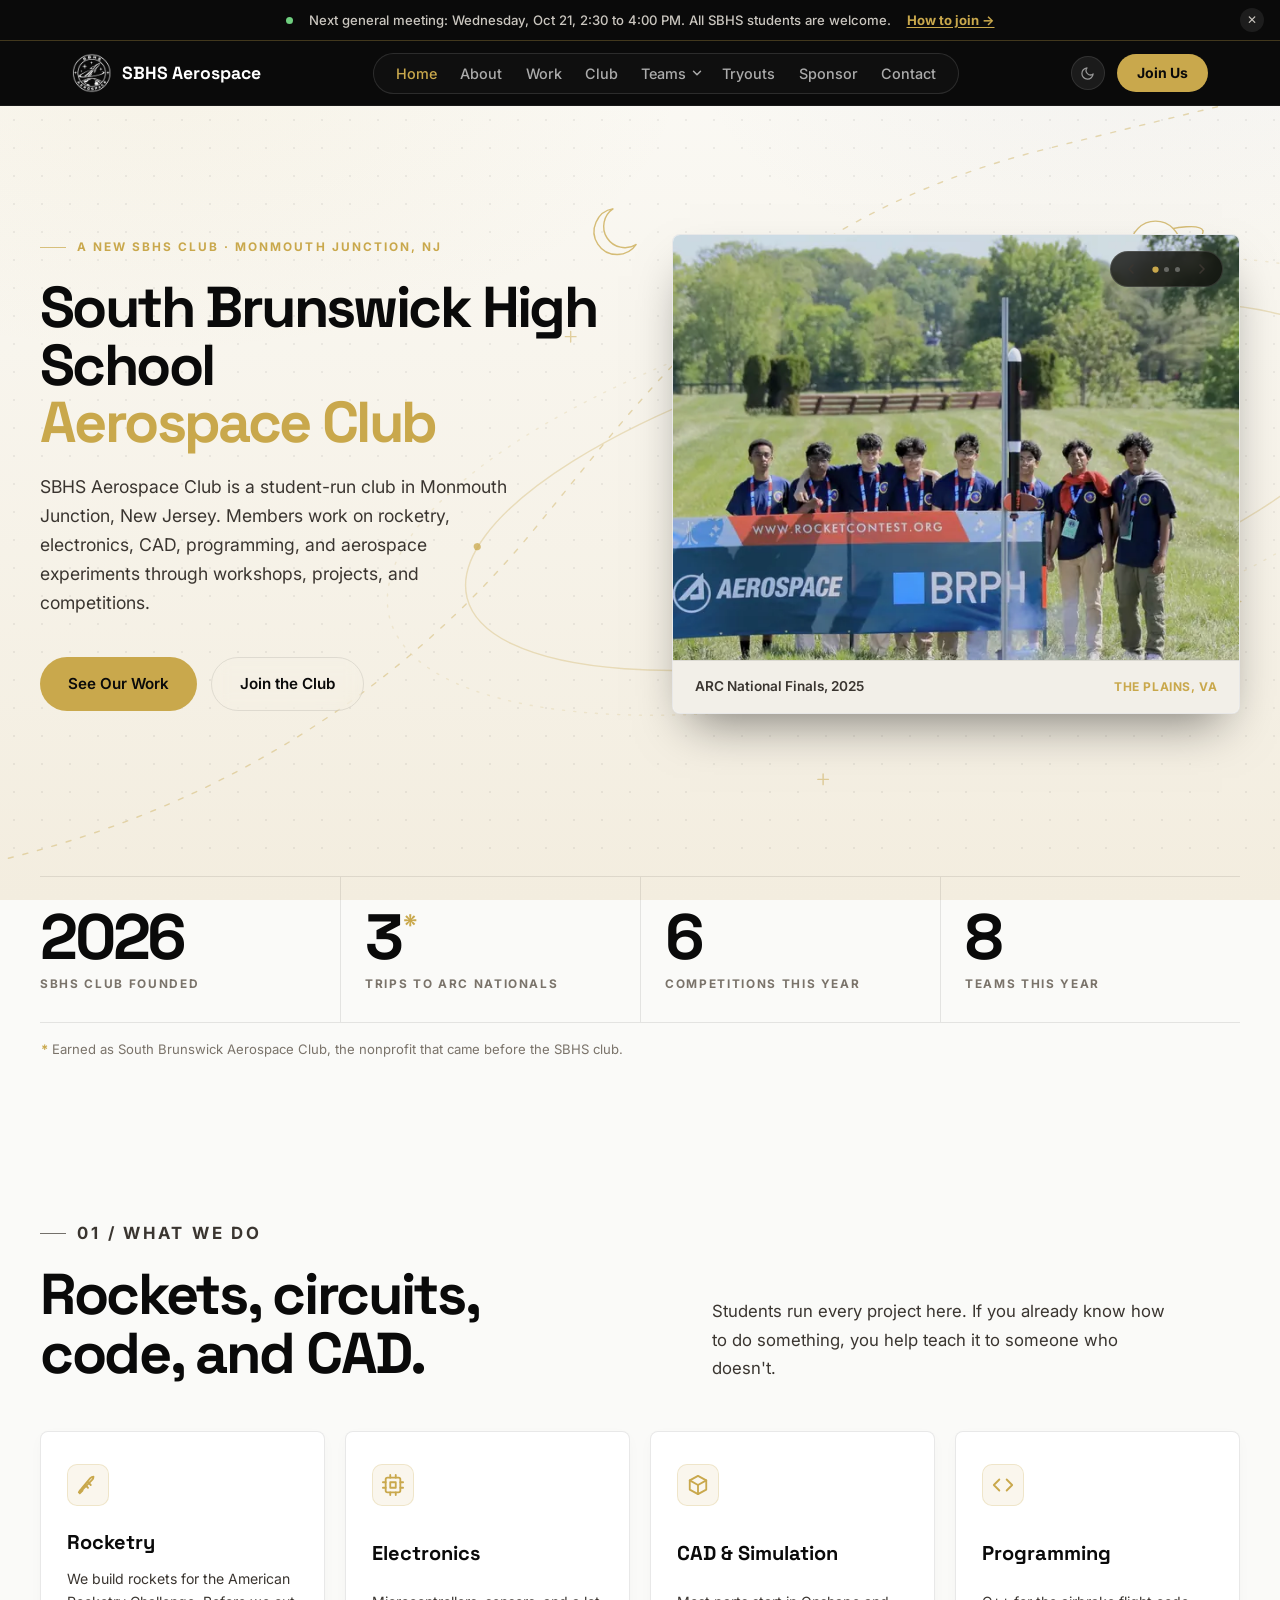
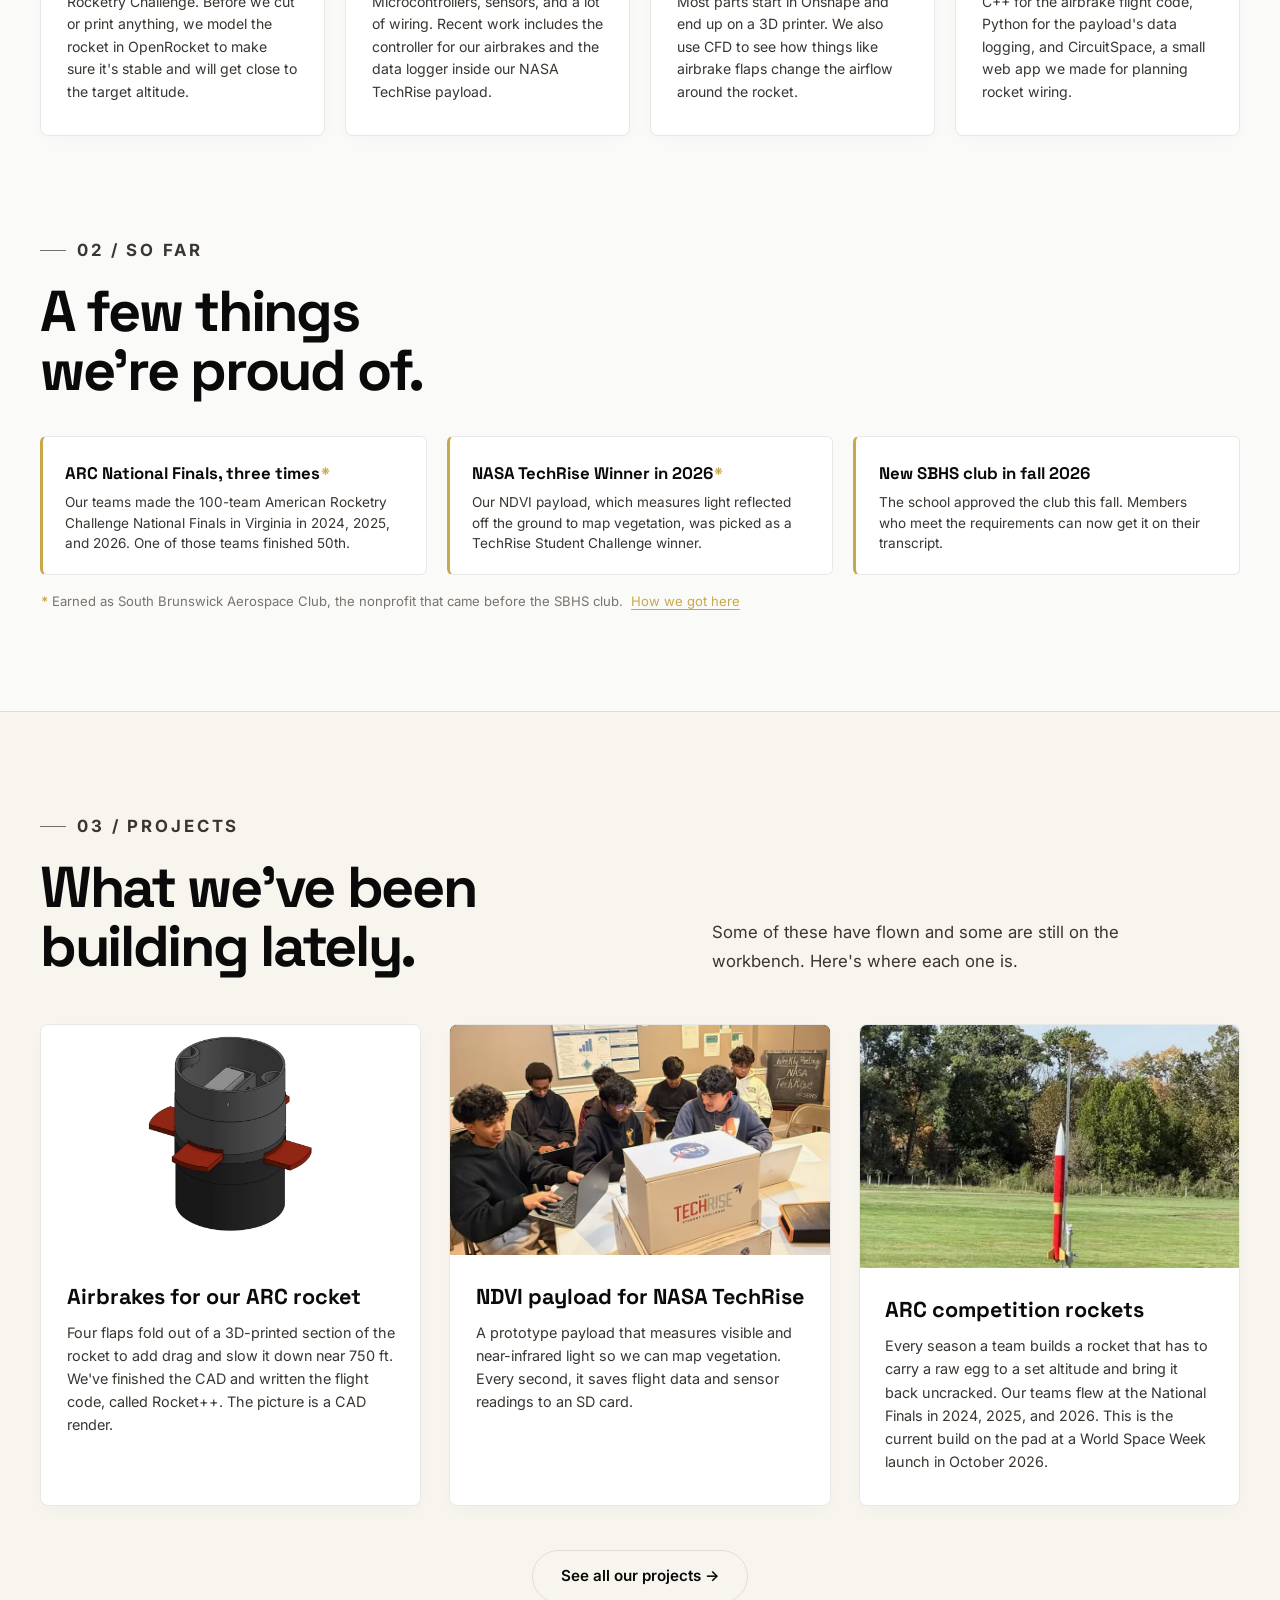
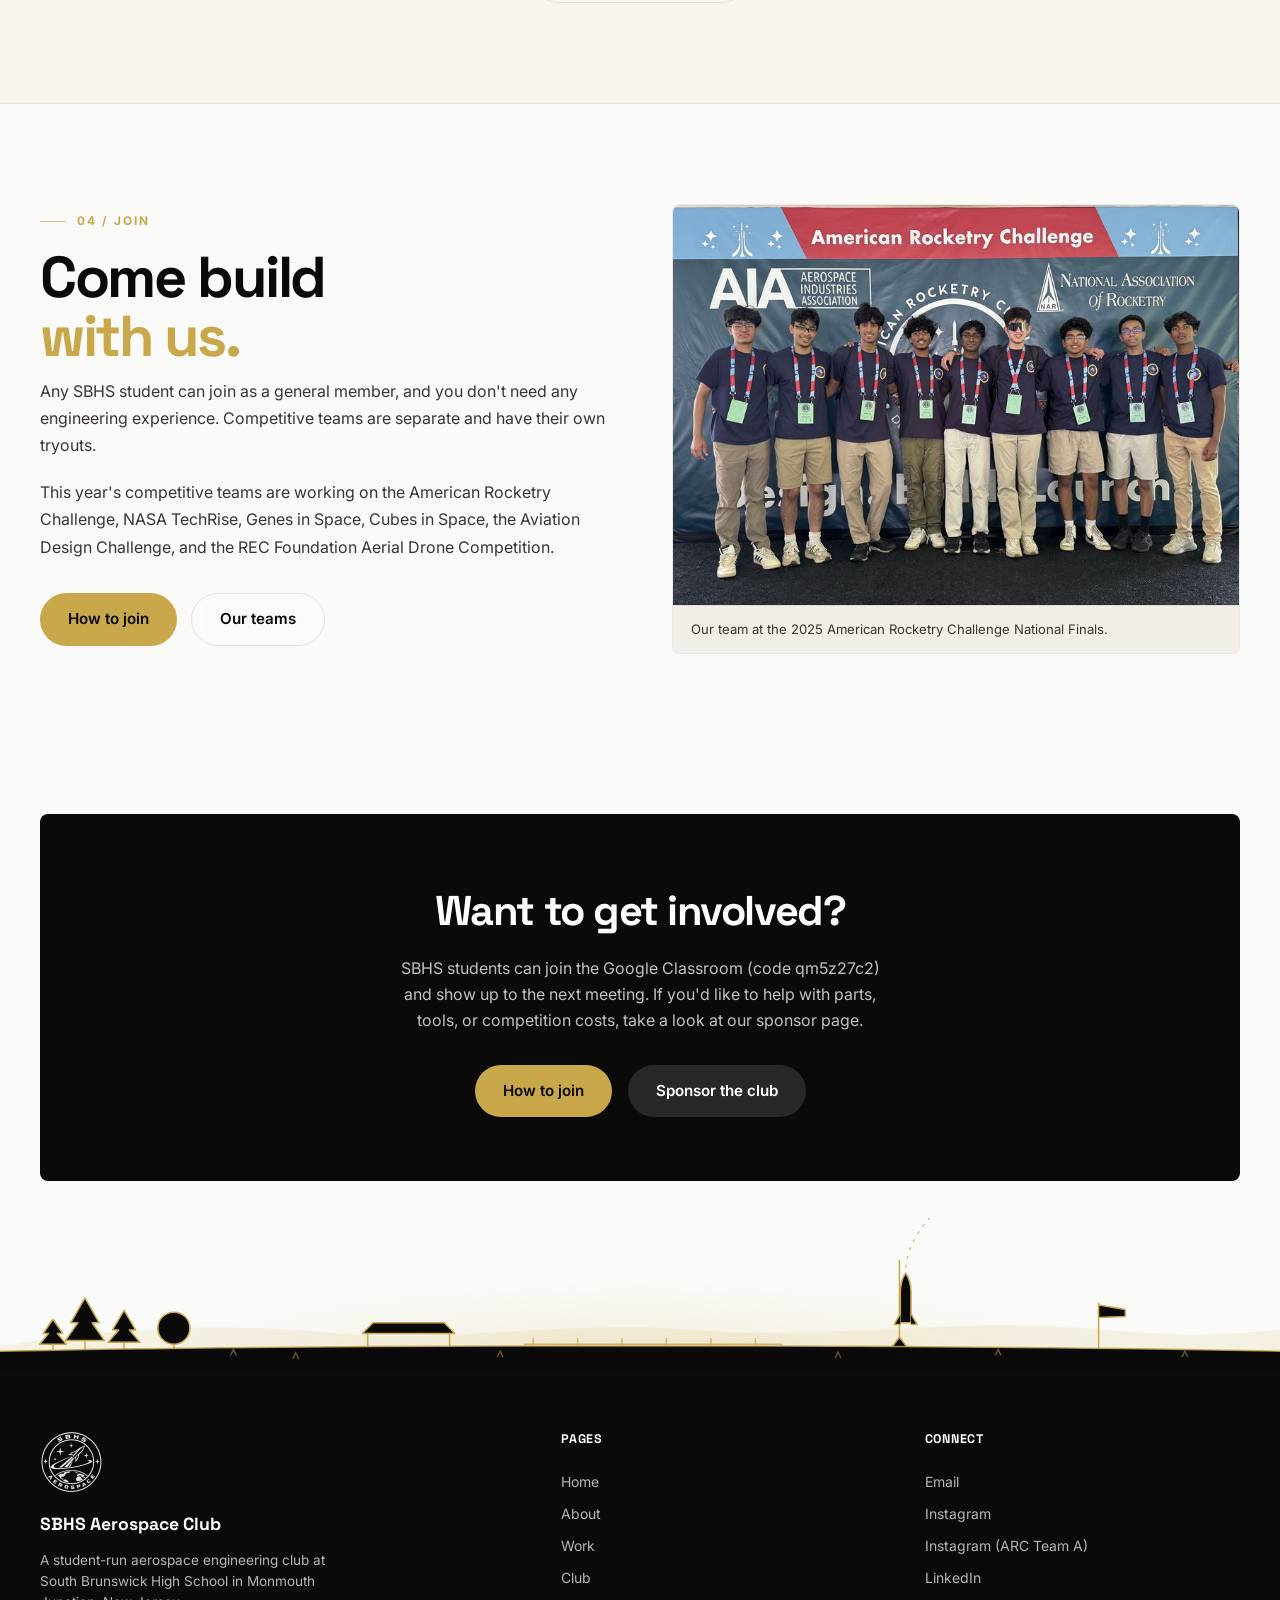
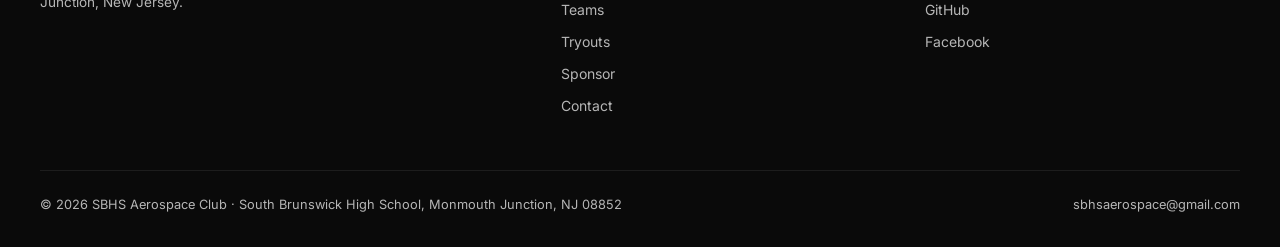
==== index.html @ 0fef1602 "Season rosters, ARC history back to 2023-24, 2026 Nationals photo, smaller magnifier cursor" ====
<!DOCTYPE html>
<html lang="en" data-theme="light">

<head>
  <meta charset="UTF-8" />

  <meta name="viewport" content="width=device-width, initial-scale=1.0" />
  <title>South Brunswick Aerospace Club | SBHS Rocketry</title>
  <meta name="description" content="South Brunswick High School Aerospace Club designs, builds, and launches competition rockets while exploring aerospace engineering, electronics, CAD, and rocketry." />
  <meta name="google-site-verification" content="ZS9qT9Q0eaQe0GyUdbL14xlJrhSv3LWljfJ9KugIZxM" />
  <meta name="robots" content="index, follow, max-image-preview:large" />
  <link rel="canonical" href="https://sbaerospace.vercel.app/" />
  <meta property="og:type" content="website" />
  <meta property="og:site_name" content="SBHS Aerospace Club" />
  <meta property="og:locale" content="en_US" />
  <meta property="og:title" content="South Brunswick Aerospace Club | SBHS Rocketry" />
  <meta property="og:description" content="South Brunswick High School Aerospace Club designs, builds, and launches competition rockets while exploring aerospace engineering, electronics, CAD, and rocketry." />
  <meta property="og:url" content="https://sbaerospace.vercel.app/" />
  <meta property="og:image" content="https://sbaerospace.vercel.app/assets/og/sbhs-aerospace-og.jpg" />
  <meta property="og:image:width" content="1200" />
  <meta property="og:image:height" content="630" />
  <meta property="og:image:alt" content="SBHS Aerospace Club members behind the launch rail at the 2025 American Rocketry Challenge National Finals" />
  <meta name="twitter:card" content="summary_large_image" />
  <meta name="twitter:title" content="South Brunswick Aerospace Club | SBHS Rocketry" />
  <meta name="twitter:description" content="South Brunswick High School Aerospace Club designs, builds, and launches competition rockets while exploring aerospace engineering, electronics, CAD, and rocketry." />
  <meta name="twitter:image" content="https://sbaerospace.vercel.app/assets/og/sbhs-aerospace-og.jpg" />
  <meta name="twitter:image:alt" content="SBHS Aerospace Club members behind the launch rail at the 2025 American Rocketry Challenge National Finals" />
  <link rel="icon" href="favicon.ico" sizes="any" />
  <link rel="icon" type="image/png" sizes="32x32" href="assets/logo/favicon-32.png" />
  <link rel="apple-touch-icon" href="assets/logo/apple-touch-icon.png" />
  <meta name="theme-color" content="#0A0A0A" />
  <link rel="preconnect" href="https://fonts.googleapis.com" />
  <link rel="preconnect" href="https://fonts.gstatic.com" crossorigin />
  <link rel="stylesheet" href="https://fonts.googleapis.com/css2?family=Inter:wght@400;500;600;700&family=Space+Grotesk:wght@500;600;700&display=swap" />
  <link rel="stylesheet" href="style.css?v=4.8" />
  <script src="main.js?v=4.8" defer></script>
  <script type="application/ld+json">
[
  {
    "@context": "https://schema.org",
    "@type": "WebSite",
    "name": "SBHS Aerospace Club",
    "alternateName": [
      "South Brunswick High School Aerospace Club",
      "SBAerospace"
    ],
    "url": "https://sbaerospace.vercel.app/"
  },
  {
    "@context": "https://schema.org",
    "@type": "Organization",
    "name": "South Brunswick High School Aerospace Club",
    "alternateName": [
      "SBHS Aerospace Club",
      "SBAerospace"
    ],
    "url": "https://sbaerospace.vercel.app/",
    "logo": "https://sbaerospace.vercel.app/assets/logo/badge-gold-512.png",
    "email": "sbhsaerospace@gmail.com",
    "description": "Student-run club at South Brunswick High School where members work on rocketry, electronics, CAD, programming, and aerospace experiments.",
    "address": {
      "@type": "PostalAddress",
      "addressLocality": "Monmouth Junction",
      "addressRegion": "NJ",
      "postalCode": "08852",
      "addressCountry": "US"
    },
    "parentOrganization": {
      "@type": "HighSchool",
      "name": "South Brunswick High School"
    },
    "sameAs": [
      "https://www.instagram.com/sbaeroclub/",
      "https://www.instagram.com/sbhs_aerospaceclub_team_a/",
      "https://www.linkedin.com/company/south-brunswick-high-school-aerospace",
      "https://github.com/SBAerospace",
      "https://www.facebook.com/people/SB-Aerospace/61559474409905/"
    ]
  }
]
  </script>
</head>

<body>
  <a href="#main" class="skip-link">Skip to content</a>
  <div class="sky" aria-hidden="true">
    <div class="sky__night"></div>
    <div class="sky__dawn"></div>
    <div class="sky__stars"><span style="top:35.8%;left:96.2%;width:1.5px;height:1.5px;--d:4.3s;--delay:3.4s;--o:0.55"></span><span style="top:10.1%;left:13.1%;width:1.5px;height:1.5px;--d:6.4s;--delay:3.2s;--o:0.67"></span><span style="top:17.2%;left:90.8%;width:1px;height:1px;--d:5.6s;--delay:1.3s;--o:0.39"></span><span style="top:12.5%;left:84.2%;width:1px;height:1px;--d:3.8s;--delay:5.8s;--o:0.89"></span><span style="top:49.4%;left:50.3%;width:1px;height:1px;--d:5.2s;--delay:2.8s;--o:0.37"></span><span style="top:12.1%;left:24.2%;width:2px;height:2px;--d:5.5s;--delay:5.1s;--o:0.70"></span><span style="top:7.3%;left:97.5%;width:1.5px;height:1.5px;--d:5.6s;--delay:3.6s;--o:0.46"></span><span style="top:20.3%;left:29.5%;width:1.5px;height:1.5px;--d:6.3s;--delay:4.3s;--o:0.70"></span><span style="top:6.1%;left:47.5%;width:1.5px;height:1.5px;--d:3.4s;--delay:5.4s;--o:0.87"></span><span style="top:53.4%;left:31.8%;width:1.5px;height:1.5px;--d:4.1s;--delay:0.8s;--o:0.85"></span><span style="top:41.0%;left:71.7%;width:2px;height:2px;--d:6.3s;--delay:0.9s;--o:0.56"></span><span style="top:59.9%;left:3.0%;width:1px;height:1px;--d:6.9s;--delay:5.7s;--o:0.52"></span><span style="top:64.3%;left:17.6%;width:1.5px;height:1.5px;--d:4.7s;--delay:3.1s;--o:0.41"></span><span style="top:70.8%;left:49.0%;width:1.5px;height:1.5px;--d:3.4s;--delay:4.4s;--o:0.74"></span><span style="top:78.2%;left:76.5%;width:1px;height:1px;--d:6.9s;--delay:2.9s;--o:0.64"></span><span style="top:7.9%;left:56.3%;width:1.5px;height:1.5px;--d:6.5s;--delay:0.2s;--o:0.87"></span><span style="top:54.4%;left:20.7%;width:1px;height:1px;--d:3.8s;--delay:5.1s;--o:0.39"></span><span style="top:25.4%;left:18.5%;width:1px;height:1px;--d:5.8s;--delay:4.1s;--o:0.53"></span><span style="top:35.6%;left:37.2%;width:1px;height:1px;--d:5.8s;--delay:3.5s;--o:0.55"></span><span style="top:64.7%;left:65.5%;width:1px;height:1px;--d:5.8s;--delay:2.1s;--o:0.80"></span><span style="top:12.2%;left:28.7%;width:1px;height:1px;--d:5.1s;--delay:2.2s;--o:0.52"></span><span style="top:15.3%;left:53.9%;width:1px;height:1px;--d:6.2s;--delay:5.1s;--o:0.71"></span><span style="top:88.9%;left:85.5%;width:1px;height:1px;--d:5.2s;--delay:3.5s;--o:0.38"></span><span style="top:55.2%;left:68.4%;width:1.5px;height:1.5px;--d:4.7s;--delay:4.9s;--o:0.77"></span><span style="top:10.9%;left:57.5%;width:1px;height:1px;--d:5.2s;--delay:1.0s;--o:0.40"></span><span style="top:5.2%;left:77.7%;width:1.5px;height:1.5px;--d:3.5s;--delay:3.4s;--o:0.79"></span><span style="top:63.1%;left:68.2%;width:2px;height:2px;--d:3.8s;--delay:0.7s;--o:0.81"></span><span style="top:35.7%;left:40.1%;width:1.5px;height:1.5px;--d:5.5s;--delay:1.4s;--o:0.48"></span><span style="top:42.5%;left:62.1%;width:1px;height:1px;--d:4.3s;--delay:3.9s;--o:0.61"></span><span style="top:6.2%;left:55.0%;width:1px;height:1px;--d:4.6s;--delay:5.8s;--o:0.65"></span><span style="top:70.1%;left:30.0%;width:1px;height:1px;--d:3.5s;--delay:5.6s;--o:0.43"></span><span style="top:77.2%;left:71.6%;width:1px;height:1px;--d:4.8s;--delay:5.9s;--o:0.75"></span><span style="top:74.9%;left:75.3%;width:1px;height:1px;--d:5.1s;--delay:4.2s;--o:0.61"></span><span style="top:74.8%;left:12.6%;width:2.5px;height:2.5px;--d:6.3s;--delay:3.4s;--o:0.93"></span><span style="top:49.4%;left:61.4%;width:1px;height:1px;--d:6.6s;--delay:1.5s;--o:0.82"></span><span style="top:30.6%;left:85.1%;width:1.5px;height:1.5px;--d:3.7s;--delay:2.1s;--o:0.70"></span><span style="top:63.4%;left:30.0%;width:2.5px;height:2.5px;--d:4.6s;--delay:3.1s;--o:0.35"></span><span style="top:12.7%;left:55.9%;width:1.5px;height:1.5px;--d:6.0s;--delay:3.8s;--o:0.40"></span><span style="top:11.5%;left:8.5%;width:1px;height:1px;--d:3.2s;--delay:5.2s;--o:0.75"></span><span style="top:54.4%;left:26.3%;width:2.5px;height:2.5px;--d:5.4s;--delay:2.7s;--o:0.87"></span><span style="top:26.5%;left:21.2%;width:1.5px;height:1.5px;--d:4.1s;--delay:4.5s;--o:0.68"></span><span style="top:67.4%;left:21.9%;width:2.5px;height:2.5px;--d:4.1s;--delay:1.6s;--o:0.52"></span><span style="top:50.6%;left:60.8%;width:1px;height:1px;--d:6.5s;--delay:5.3s;--o:0.44"></span><span style="top:33.4%;left:91.3%;width:1px;height:1px;--d:3.3s;--delay:0.4s;--o:0.37"></span><span style="top:89.0%;left:26.4%;width:1.5px;height:1.5px;--d:3.4s;--delay:2.2s;--o:0.44"></span><span style="top:22.9%;left:21.2%;width:1.5px;height:1.5px;--d:4.2s;--delay:4.6s;--o:0.94"></span><span style="top:47.6%;left:1.6%;width:2px;height:2px;--d:3.0s;--delay:2.1s;--o:0.90"></span><span style="top:70.4%;left:93.6%;width:1px;height:1px;--d:6.7s;--delay:3.7s;--o:0.83"></span><span style="top:11.5%;left:42.9%;width:2px;height:2px;--d:3.5s;--delay:0.9s;--o:0.64"></span><span style="top:32.7%;left:61.2%;width:1.5px;height:1.5px;--d:4.9s;--delay:5.5s;--o:0.68"></span><span style="top:16.9%;left:75.5%;width:2.5px;height:2.5px;--d:4.7s;--delay:0.5s;--o:0.48"></span><span style="top:20.8%;left:78.8%;width:1px;height:1px;--d:6.3s;--delay:0.6s;--o:0.71"></span><span style="top:27.3%;left:59.8%;width:1px;height:1px;--d:5.9s;--delay:2.0s;--o:0.52"></span><span style="top:10.6%;left:58.8%;width:1.5px;height:1.5px;--d:3.8s;--delay:5.4s;--o:0.70"></span><span style="top:40.4%;left:15.6%;width:1px;height:1px;--d:5.7s;--delay:3.0s;--o:0.45"></span><span style="top:8.6%;left:39.1%;width:1px;height:1px;--d:3.1s;--delay:2.7s;--o:0.68"></span><span style="top:85.0%;left:54.6%;width:1.5px;height:1.5px;--d:3.2s;--delay:1.1s;--o:0.93"></span><span style="top:62.1%;left:49.0%;width:1px;height:1px;--d:5.0s;--delay:1.5s;--o:0.38"></span><span style="top:76.6%;left:14.1%;width:1.5px;height:1.5px;--d:4.2s;--delay:3.7s;--o:0.44"></span><span style="top:62.1%;left:61.6%;width:1px;height:1px;--d:4.2s;--delay:5.6s;--o:0.94"></span><span style="top:79.1%;left:44.8%;width:2.5px;height:2.5px;--d:3.4s;--delay:5.1s;--o:0.66"></span><span style="top:10.3%;left:96.4%;width:2.5px;height:2.5px;--d:6.4s;--delay:4.2s;--o:0.53"></span><span style="top:74.7%;left:32.0%;width:1.5px;height:1.5px;--d:6.1s;--delay:4.0s;--o:0.85"></span><span style="top:23.5%;left:25.2%;width:1.5px;height:1.5px;--d:5.6s;--delay:5.6s;--o:0.42"></span></div>
  </div>

  <header>
    <div class="nav-inner">
      <a href="index.html" class="logo">
        <img src="assets/logo/badge-white-96.png" alt="" width="40" height="40" />
        SBHS Aerospace
      </a>
      <nav class="nav-links" aria-label="Primary navigation">
        <a href="index.html">Home</a>
        <a href="about.html">About</a>
        <a href="projects.html">Work</a>
        <a href="club.html">Club</a>
        <div class="nav-dropdown" id="teamsDropdown">
          <a href="teams.html" class="nav-dropdown-link">Teams</a>
          <button class="nav-dropdown-toggle" type="button" aria-expanded="false" aria-controls="teamsMenu" aria-label="Show the list of teams">
            <svg viewBox="0 0 24 24" width="14" height="14" fill="none" stroke="currentColor" stroke-width="2.5" stroke-linecap="round" stroke-linejoin="round" aria-hidden="true"><polyline points="6 9 12 15 18 9" /></svg>
          </button>
          <div class="nav-dropdown-menu" id="teamsMenu">
            <a href="teams.html#arc">American Rocketry Challenge (2 teams)</a>
            <a href="teams.html#techrise">NASA TechRise</a>
            <a href="teams.html#genes-in-space">Genes in Space (2 teams)</a>
            <a href="teams.html#aviation-design">Aviation Design Challenge</a>
            <a href="teams.html#cubes-in-space">Cubes in Space</a>
            <a href="teams.html#aerial-drone">REC Foundation Aerial Drone Competition</a>
          </div>
        </div>
        <a href="tryouts.html">Tryouts</a>
        <a href="sponsor.html">Sponsor</a>
        <a href="contact.html">Contact</a>
      </nav>
      <div class="nav-actions">
        <button class="theme-toggle" id="themeToggle" aria-label="Toggle dark mode">
          <svg class="icon-moon" viewBox="0 0 24 24" fill="none" stroke="currentColor" stroke-width="2"
            stroke-linecap="round" stroke-linejoin="round" aria-hidden="true">
            <path d="M21 12.79A9 9 0 1 1 11.21 3 7 7 0 0 0 21 12.79z" />
          </svg>
          <svg class="icon-sun" viewBox="0 0 24 24" fill="none" stroke="currentColor" stroke-width="2"
            stroke-linecap="round" stroke-linejoin="round" aria-hidden="true">
            <circle cx="12" cy="12" r="5" />
            <line x1="12" y1="1" x2="12" y2="3" />
            <line x1="12" y1="21" x2="12" y2="23" />
            <line x1="4.22" y1="4.22" x2="5.64" y2="5.64" />
            <line x1="18.36" y1="18.36" x2="19.78" y2="19.78" />
            <line x1="1" y1="12" x2="3" y2="12" />
            <line x1="21" y1="12" x2="23" y2="12" />
            <line x1="4.22" y1="19.78" x2="5.64" y2="18.36" />
            <line x1="18.36" y1="5.64" x2="19.78" y2="4.22" />
          </svg>
        </button>

        <a href="club.html#join" class="btn-nav">Join Us</a>
        <button class="hamburger" id="hamburger" aria-label="Open menu" aria-expanded="false" aria-controls="mobileNav">
          <span></span><span></span><span></span>
        </button>
      </div>
    </div>
  </header>

  <nav class="mobile-nav" id="mobileNav" aria-label="Mobile navigation">
    <a href="index.html">Home</a>
    <a href="about.html">About</a>
    <a href="projects.html">Work</a>
    <a href="club.html">Club</a>
    <a href="teams.html">Teams</a>
    <div class="mobile-subnav">
      <a href="teams.html#arc">American Rocketry Challenge (2 teams)</a>
      <a href="teams.html#techrise">NASA TechRise</a>
      <a href="teams.html#genes-in-space">Genes in Space (2 teams)</a>
      <a href="teams.html#aviation-design">Aviation Design Challenge</a>
      <a href="teams.html#cubes-in-space">Cubes in Space</a>
      <a href="teams.html#aerial-drone">REC Foundation Aerial Drone Competition</a>
    </div>
    <a href="tryouts.html">Tryouts</a>
    <a href="sponsor.html">Sponsor</a>
    <a href="contact.html">Contact</a>
  </nav>

  <main id="main">

    <!-- HERO -->
    <section class="hero">
      <div class="hero-bg-dots" aria-hidden="true"></div>
      <svg class="hero-scene" viewBox="0 0 1440 860" preserveAspectRatio="xMidYMid slice" aria-hidden="true" focusable="false">
        <g transform="rotate(-14 1030 430)">
          <ellipse class="orbit faint" cx="1030" cy="430" rx="610" ry="218" />
          <ellipse class="orbit" cx="1030" cy="430" rx="520" ry="170" />
          <circle class="node" cx="535" cy="377" r="4" /><circle class="node" cx="1489" cy="350" r="4" /><circle class="node" cx="985" cy="599" r="4" />
        </g>
        <path class="trajectory" d="M -40 860 C 250 800, 460 650, 600 480 S 860 130, 1180 50 S 1440 -10, 1520 -40" />
        <g class="planet" transform="translate(1300 160)">
          <path class="ring" d="M -56 0 A 56 14 0 0 1 56 0" transform="rotate(-18)" />
          <circle r="28" />
          <path class="band-line" d="M -24 -8 C -8 -2 8 -2 24 -8" />
          <path class="ring" d="M -56 0 A 56 14 0 0 0 56 0" transform="rotate(-18)" />
        </g>
        <path class="moon" d="M 690 118 A 26 26 0 1 0 716 158 A 20 20 0 1 1 690 118 Z" />
        <path class="plus" d="M 636 262 h12 m-6 -6 v12 M 1384 560 h12 m-6 -6 v12 M 86 640 h12 m-6 -6 v12 M 920 760 h12 m-6 -6 v12" />
      </svg>
      <div class="hero-interactive-scene" aria-hidden="true">
        <div class="interactive-rocket" id="heroRocket">
          <svg viewBox="0 0 100 100" fill="none" xmlns="http://www.w3.org/2000/svg">
            <path d="M50 15C50 15 38 32 38 55C38 65 41 72 41 72L50 78L59 72C59 72 62 65 62 55C62 32 50 15 50 15Z"
              stroke="var(--accent)" stroke-width="2" stroke-linejoin="round" />
            <path d="M38 60L26 75C26 75 25 78 28 78H38" stroke="var(--accent)" stroke-width="2" stroke-linecap="round"
              stroke-linejoin="round" />
            <path d="M62 60L74 75C74 75 75 78 72 78H62" stroke="var(--accent)" stroke-width="2" stroke-linecap="round"
              stroke-linejoin="round" />
            <path d="M46 78L48 83H52L54 78" stroke="var(--accent)" stroke-width="2" stroke-linejoin="round" />
            <circle cx="50" cy="42" r="4" stroke="var(--accent)" stroke-width="2" />
            <path class="rocket-flame" d="M50 85V95M47 84V90M53 84V90" stroke="var(--accent)" stroke-width="1.5"
              stroke-linecap="round" />
          </svg>
        </div>
      </div>
      <div class="hero-inner container">
        <div class="hero-text-wrap">
          <p class="eyebrow">A new SBHS club &middot; Monmouth Junction, NJ</p>
          <h1 class="hero-title">
            South Brunswick High School<br />
            <em>Aerospace Club</em>
          </h1>
          <p class="hero-sub">
            SBHS Aerospace Club is a student-run club in Monmouth Junction, New Jersey. Members work on rocketry,
            electronics, CAD, programming, and aerospace experiments through workshops, projects, and competitions.
          </p>
          <div class="hero-btns">
            <a href="projects.html" class="btn btn-primary">See Our Work</a>
            <a href="club.html#join" class="btn btn-outline">Join the Club</a>
          </div>
        </div>
        <div class="hero-image-wrap">
          <div class="hero-slideshow" id="heroSlideshow" role="region" aria-label="Photos from SBHS Aerospace Club competitions">
            <div class="hero-slides-viewport">
              <div class="hero-slide active" data-title="ARC National Finals, 2025" data-meta="The Plains, VA">
                <img src="assets/photos/arc-2025-finals-launch-1200.webp"
                  srcset="assets/photos/arc-2025-finals-launch-640.webp 640w, assets/photos/arc-2025-finals-launch-1200.webp 1200w"
                  sizes="(max-width: 900px) 100vw, 560px" width="1200" height="1114" fetchpriority="high"
                  alt="SBHS Aerospace Club members stand behind the launch rail as their rocket lifts off at the 2025 American Rocketry Challenge National Finals" />
              </div>
              <div class="hero-slide" data-title="NASA TechRise Winner, 2026" data-meta="SBHS">
                <img src="assets/photos/techrise-team-certificate-1600.webp"
                  srcset="assets/photos/techrise-team-certificate-800.webp 800w, assets/photos/techrise-team-certificate-1600.webp 1600w"
                  sizes="(max-width: 900px) 100vw, 560px" width="1600" height="980" loading="lazy" decoding="async"
                  alt="SBHS Aerospace Club TechRise team members and advisor Ms. Chishti holding the NASA TechRise Student Challenge certificate in a school lab" />
              </div>
              <div class="hero-slide" data-title="ARC National Finals, 2024" data-meta="The Plains, VA">
                <img src="assets/photos/arc-2024-finals-launch-1000.webp"
                  srcset="assets/photos/arc-2024-finals-launch-600.webp 600w, assets/photos/arc-2024-finals-launch-1000.webp 1000w"
                  sizes="(max-width: 900px) 100vw, 560px" width="1000" height="1328" loading="lazy" decoding="async"
                  style="object-position: center 60%;"
                  alt="Club members watch their yellow-finned rocket leave the pad at the 2024 American Rocketry Challenge National Finals" />
              </div>
            </div>

            <div class="hero-slideshow-controls">
              <button class="hero-slide-btn" id="heroSlidePrev" aria-label="Previous photo">
                <svg viewBox="0 0 24 24" width="16" height="16" fill="none" stroke="currentColor" stroke-width="2.5"
                  stroke-linecap="round" stroke-linejoin="round" aria-hidden="true">
                  <polyline points="15 18 9 12 15 6" />
                </svg>
              </button>
              <div class="hero-slide-dots" id="heroSlideDots">
                <button class="hero-slide-dot active" data-index="0" aria-label="Photo 1"></button>
                <button class="hero-slide-dot" data-index="1" aria-label="Photo 2"></button>
                <button class="hero-slide-dot" data-index="2" aria-label="Photo 3"></button>
              </div>
              <button class="hero-slide-btn" id="heroSlideNext" aria-label="Next photo">
                <svg viewBox="0 0 24 24" width="16" height="16" fill="none" stroke="currentColor" stroke-width="2.5"
                  stroke-linecap="round" stroke-linejoin="round" aria-hidden="true">
                  <polyline points="9 18 15 12 9 6" />
                </svg>
              </button>
            </div>

            <div class="hero-image-caption">
              <span id="heroCaptionTitle">ARC National Finals, 2025</span>
              <span id="heroCaptionMeta"
                style="color: var(--accent); font-size: 0.75rem; font-weight: 700; letter-spacing: 0.05em; text-transform: uppercase;">The Plains, VA</span>
            </div>
          </div>
        </div>
      </div>
    </section>

    <!-- AT A GLANCE -->
    <section class="section-sm" style="padding-top: 10px;">
      <div class="container">
        <dl class="stats-row reveal">
          <div class="stat"><dt>SBHS club founded</dt><dd>2026</dd></div>
          <div class="stat"><dt>Trips to ARC Nationals</dt><dd>3<span class="fn" aria-hidden="true">*</span></dd></div>
          <div class="stat"><dt>Competitions this year</dt><dd>6</dd></div>
          <div class="stat"><dt>Teams this year</dt><dd>8</dd></div>
        </dl>
        <p class="footnote reveal"><span class="fn" aria-hidden="true">*</span> Earned as South Brunswick Aerospace Club, the nonprofit that came before the SBHS club.</p>
      </div>
    </section>

    <!-- WHAT MEMBERS DO -->
    <section class="section">
      <div class="container">
        <div class="split-head reveal">
          <div>
            <p class="eyebrow">01 / What we do</p>
            <h2 class="section-title">Rockets, circuits,<br />code, and CAD.</h2>
          </div>
          <p>Students run every project here. If you already know how to do something, you help teach it to someone who doesn't.</p>
        </div>
        <div class="disciplines-grid">
          <div class="discipline-card reveal">
            <div class="discipline-icon-wrap" aria-hidden="true">
              <svg viewBox="0 0 24 24" width="22" height="22" fill="none" stroke="currentColor" stroke-width="2"
                stroke-linecap="round" stroke-linejoin="round">
                <path
                  d="M4.5 16.5c-1.5 1.25-2.5 3.5-2.5 3.5s2.25-1 3.5-2.5L16.5 6.5c1.5-1.5 1.5-3.5 1.5-3.5s-2 0-3.5 1.5L4.5 16.5z" />
                <path d="M12 9l3 3" />
                <path d="M9 12l3 3" />
                <path d="M3 21l3-3" />
              </svg>
            </div>
            <h3>Rocketry</h3>
            <p>We build rockets for the American Rocketry Challenge. Before we cut or print anything, we model the rocket in OpenRocket to make sure it's stable and will get close to the target altitude.</p>
          </div>

          <div class="discipline-card reveal reveal-delay-1">
            <div class="discipline-icon-wrap" aria-hidden="true">
              <svg viewBox="0 0 24 24" width="22" height="22" fill="none" stroke="currentColor" stroke-width="2"
                stroke-linecap="round" stroke-linejoin="round">
                <rect x="4" y="4" width="16" height="16" rx="2" ry="2" />
                <rect x="9" y="9" width="6" height="6" />
                <line x1="9" y1="1" x2="9" y2="4" />
                <line x1="15" y1="1" x2="15" y2="4" />
                <line x1="9" y1="20" x2="9" y2="23" />
                <line x1="15" y1="20" x2="15" y2="23" />
                <line x1="20" y1="9" x2="23" y2="9" />
                <line x1="20" y1="15" x2="23" y2="15" />
                <line x1="1" y1="9" x2="4" y2="9" />
                <line x1="1" y1="15" x2="4" y2="15" />
              </svg>
            </div>
            <h3>Electronics</h3>
            <p>Microcontrollers, sensors, and a lot of wiring. Recent work includes the controller for our airbrakes and the data logger inside our NASA TechRise payload.</p>
          </div>

          <div class="discipline-card reveal reveal-delay-2">
            <div class="discipline-icon-wrap" aria-hidden="true">
              <svg viewBox="0 0 24 24" width="22" height="22" fill="none" stroke="currentColor" stroke-width="2"
                stroke-linecap="round" stroke-linejoin="round">
                <path d="M12 2l9 5v10l-9 5-9-5V7z" />
                <path d="M12 22V12" />
                <path d="M21 7l-9 5-9-5" />
              </svg>
            </div>
            <h3>CAD &amp; Simulation</h3>
            <p>Most parts start in Onshape and end up on a 3D printer. We also use CFD to see how things like airbrake flaps change the airflow around the rocket.</p>
          </div>

          <div class="discipline-card reveal reveal-delay-3">
            <div class="discipline-icon-wrap" aria-hidden="true">
              <svg viewBox="0 0 24 24" width="22" height="22" fill="none" stroke="currentColor" stroke-width="2"
                stroke-linecap="round" stroke-linejoin="round">
                <polyline points="16 18 22 12 16 6" />
                <polyline points="8 6 2 12 8 18" />
              </svg>
            </div>
            <h3>Programming</h3>
            <p>C++ for the airbrake flight code, Python for the payload's data logging, and CircuitSpace, a small web app we made for planning rocket wiring.</p>
          </div>
        </div>
      </div>
    </section>

    <!-- HIGHLIGHTS -->
    <section class="section" style="padding-top: 0;">
      <div class="container">
        <div class="split-head reveal" style="margin-bottom: 2.25rem;">
          <div>
            <p class="eyebrow">02 / So far</p>
            <h2 class="section-title">A few things<br />we're proud of.</h2>
          </div>
        </div>
        <div class="highlights-grid">
          <div class="highlight-item reveal">
            <h3 class="h-title">ARC National Finals, three times<span class="fn" aria-hidden="true">*</span></h3>
            <p>Our teams made the 100-team American Rocketry Challenge National Finals in Virginia in 2024, 2025, and 2026. One of those teams finished 50th.</p>
          </div>
          <div class="highlight-item reveal reveal-delay-1">
            <h3 class="h-title">NASA TechRise Winner in 2026<span class="fn" aria-hidden="true">*</span></h3>
            <p>Our NDVI payload, which measures light reflected off the ground to map vegetation, was picked as a TechRise Student Challenge winner.</p>
          </div>
          <div class="highlight-item reveal reveal-delay-2">
            <h3 class="h-title">New SBHS club in fall 2026</h3>
            <p>The school approved the club this fall. Members who meet the requirements can now get it on their transcript.</p>
          </div>
        </div>
        <p class="footnote reveal"><span class="fn" aria-hidden="true">*</span> Earned as South Brunswick Aerospace Club, the nonprofit that came before the SBHS club. <a href="about.html#history">How we got here</a></p>
      </div>
    </section>

    <!-- FEATURED PROJECTS -->
    <section class="section section-band">
      <div class="container">
        <div class="split-head reveal">
          <div>
            <p class="eyebrow">03 / Projects</p>
            <h2 class="section-title">What we've been<br />building lately.</h2>
          </div>
          <p>Some of these have flown and some are still on the workbench. Here's where each one is.</p>
        </div>
        <div class="flagship-grid">
          <article class="flagship-card reveal">
            <div class="flagship-img-wrap" style="background: #fff;">
              <img src="assets/photos/airbrake-cad-700.webp" width="700" height="788" loading="lazy" decoding="async"
                style="object-fit: contain;"
                alt="CAD render of the airbrake module: a cylindrical airframe section with four red flaps extended" />
            </div>
            <div class="flagship-body">
              <h3>Airbrakes for our ARC rocket</h3>
              <p>Four flaps fold out of a 3D-printed section of the rocket to add drag and slow it down near 750&nbsp;ft. We've finished the CAD and written the flight code, called Rocket++. The picture is a CAD render.</p>
            </div>
          </article>

          <article class="flagship-card reveal reveal-delay-1">
            <div class="flagship-img-wrap">
              <img src="assets/photos/techrise-weekly-meeting-800.webp" width="800" height="836" loading="lazy" decoding="async"
                style="object-position: center 45%;"
                alt="Team members working on laptops around the NASA TechRise kit boxes at a weekly meeting" />
            </div>
            <div class="flagship-body">
              <h3>NDVI payload for NASA TechRise</h3>
              <p>A prototype payload that measures visible and near-infrared light so we can map vegetation. Every second, it saves flight data and sensor readings to an SD card.</p>
            </div>
          </article>

          <article class="flagship-card reveal reveal-delay-2">
            <div class="flagship-img-wrap photo-full">
              <img src="assets/photos/arc-2027-build-pad-480.webp" width="480" height="308" loading="lazy" decoding="async"
                alt="A red and white SBHS student-built competition rocket standing on a launch rail in a grass field" />
            </div>
            <div class="flagship-body">
              <h3>ARC competition rockets</h3>
              <p>Every season a team builds a rocket that has to carry a raw egg to a set altitude and bring it back uncracked. Our teams flew at the National Finals in 2024, 2025, and 2026. This is the current build on the pad at a World Space Week launch in October 2026.</p>
            </div>
          </article>
        </div>
        <div style="text-align: center; margin-top: 2.75rem;" class="reveal">
          <a href="projects.html" class="btn btn-outline">See all our projects &rarr;</a>
        </div>
      </div>
    </section>

    <!-- MEMBERSHIP + TEAMS -->
    <section class="section">
      <div class="container">
        <div class="teams-preview-grid">
          <div class="reveal">
            <p class="eyebrow">04 / Join</p>
            <h2 class="section-title">Come build<br /><em>with us.</em></h2>
            <p style="color: var(--text-2); line-height: 1.7; margin-bottom: 1.25rem;">
              Any SBHS student can join as a general member, and you don't need any engineering experience.
              Competitive teams are separate and have their own tryouts.
            </p>
            <p style="color: var(--text-2); line-height: 1.7; margin-bottom: 2rem;">
              This year's competitive teams are working on the American Rocketry Challenge, NASA TechRise, Genes in
              Space, Cubes in Space, the Aviation Design Challenge, and the REC Foundation Aerial Drone Competition.
            </p>
            <div style="display: flex; gap: 0.85rem; flex-wrap: wrap;">
              <a href="club.html#join" class="btn btn-primary">How to join</a>
              <a href="teams.html" class="btn btn-outline">Our teams</a>
            </div>
          </div>
          <div class="reveal reveal-delay-1">
            <figure class="photo-figure">
              <img src="assets/photos/arc-2025-finals-team-1400.jpg" srcset="assets/photos/arc-2025-finals-team-800.jpg 800w, assets/photos/arc-2025-finals-team-1400.jpg 1400w" sizes="(max-width: 860px) 100vw, 580px" width="1400" height="989" loading="lazy" decoding="async"
                alt="Nine SBHS Aerospace Club members in matching navy shirts in front of the American Rocketry Challenge backdrop" />
              <figcaption>Our team at the 2025 American Rocketry Challenge National Finals.</figcaption>
            </figure>
          </div>
        </div>
      </div>
    </section>

    <!-- CTA -->
    <section class="section-sm">
      <div class="container">
        <div class="cta-banner reveal">
          <h2>Want to get involved?</h2>
          <p>SBHS students can join the Google Classroom (code qm5z27c2) and show up to the next meeting. If you'd like to help with parts, tools, or competition costs, take a look at our sponsor page.</p>
          <div style="display: flex; gap: 1rem; justify-content: center; flex-wrap: wrap;">
            <a href="club.html#join" class="btn btn-primary">How to join</a>
            <a href="sponsor.html" class="btn" style="background: rgba(255,255,255,0.12); color: inherit;">Sponsor the club</a>
          </div>
        </div>
      </div>
    </section>
  </main>

  <footer>
    <div class="horizon" aria-hidden="true">
      <svg viewBox="0 0 1440 150" preserveAspectRatio="xMaxYMax slice">
        <!-- distant hills -->
        <path class="hz-far" d="M0 118 C 140 96, 260 92, 380 104 S 640 88, 780 100 S 1080 86, 1220 98 S 1380 104, 1440 100 V150 H0 Z" />
        <!-- trees on the left -->
        <g class="hz-shape">
          <path d="M96 124 V112 M96 64 L80 92 H88 L74 112 H118 L104 92 H112 Z" />
          <path d="M140 124 V114 M140 78 L127 100 H134 L122 114 H158 L146 100 H153 Z" />
          <path d="M60 124 V116 M60 88 L49 104 H55 L45 116 H75 L65 104 H71 Z" />
          <circle cx="196" cy="98" r="18" /><path d="M196 116 V124" />
        </g>
        <!-- launch-day canopy -->
        <g class="hz-shape">
          <path d="M420 92 L500 92 L512 104 L408 104 Z" />
          <path d="M414 104 V124 M506 104 V124" />
        </g>
        <!-- fence -->
        <path class="hz-line" d="M590 116 H880 M600 110 V124 M650 110 V124 M700 110 V124 M750 110 V124 M800 110 V124 M850 110 V124" />
        <!-- launch rail with a rocket -->
        <g class="hz-shape">
          <path d="M1000 124 L1012 108 L1024 124 M1012 108 V22" />
          <path d="M1019 36 C 1023 42 1025 50 1025 58 V92 H1013 V58 C1013 50 1015 42 1019 36 Z" />
          <path d="M1013 82 L1006 94 H1013 M1025 82 L1032 94 H1025" />
        </g>
        <path class="hz-dash" d="M1019 30 C 1021 10 1030 -8 1046 -26" />
        <!-- windsock -->
        <g class="hz-shape"><path d="M1236 124 V70" /><path d="M1236 72 L1266 77 L1266 85 L1236 86 Z" /></g>
        <!-- ground -->
        <path class="hz-ground" d="M0 124 C 360 116, 1080 116, 1440 124 V150 H0 Z" />
        <path class="hz-line" d="M0 124 C 360 116, 1080 116, 1440 124" />
        <path class="hz-grass" d="M260 128 l3 -6 l3 6 M330 132 l3 -6 l3 6 M560 130 l3 -6 l3 6 M940 131 l3 -6 l3 6 M1120 128 l3 -6 l3 6 M1330 130 l3 -6 l3 6" />
      </svg>
    </div>
    <div class="footer-inner">
      <div class="footer-brand">
        <img class="footer-badge" src="assets/logo/badge-white-128.png" width="64" height="64" loading="lazy" alt="SBHS Aerospace Club badge" />
        <h3>SBHS Aerospace Club</h3>
        <p>A student-run aerospace engineering club at South Brunswick High School in Monmouth Junction, New Jersey.</p>
      </div>
      <div class="footer-col">
        <h4>Pages</h4>
        <a href="index.html">Home</a>
        <a href="about.html">About</a>
        <a href="projects.html">Work</a>
        <a href="club.html">Club</a>
        <a href="teams.html">Teams</a>
        <a href="tryouts.html">Tryouts</a>
        <a href="sponsor.html">Sponsor</a>
        <a href="contact.html">Contact</a>
      </div>
      <div class="footer-col">
        <h4>Connect</h4>
        <a href="mailto:sbhsaerospace@gmail.com">Email</a>
        <a href="https://www.instagram.com/sbaeroclub/" target="_blank" rel="noopener noreferrer">Instagram</a>
        <a href="https://www.instagram.com/sbhs_aerospaceclub_team_a/" target="_blank" rel="noopener noreferrer">Instagram (ARC Team A)</a>
        <a href="https://www.linkedin.com/company/south-brunswick-high-school-aerospace" target="_blank" rel="noopener noreferrer">LinkedIn</a>
        <a href="https://github.com/SBAerospace" target="_blank" rel="noopener noreferrer">GitHub</a>
        <a href="https://www.facebook.com/people/SB-Aerospace/61559474409905/" target="_blank" rel="noopener noreferrer">Facebook</a>
      </div>
    </div>
    <div class="footer-bottom">
      <span>&copy; <span id="copy-year">2026</span> SBHS Aerospace Club &middot; South Brunswick High School, Monmouth Junction, NJ 08852</span>
      <a href="mailto:sbhsaerospace@gmail.com">sbhsaerospace@gmail.com</a>
    </div>
  </footer>

</body>

</html>
---- style.css ----
/* ─── DESIGN TOKENS ─────────────────────────────────────── */
:root {
  /* Light mode: Gold & Black */
  --bg:          #FAFAF8;
  --bg-card:     #FFFFFF;
  --bg-nav:      #0A0A0A;
  --surface:     #F2EFE8;
  --border:      rgba(0,0,0,0.09);
  --text:        #0A0A0A;
  --text-2:      #3A3530;
  --text-muted:  #7A736A;
  --accent:      #C9A84C;
  --accent-dark: #A8863A;
  --accent-bg:   rgba(201,168,76,0.10);
  --nav-text:    #FFFFFF;
  --nav-link:    rgba(255,255,255,0.65);
  --shadow-sm:   0 1px 3px rgba(0,0,0,0.02);
  --shadow-md:   0 4px 12px rgba(0,0,0,0.03);
  --radius-sm:   4px;
  --radius-md:   6px;
  --radius-lg:   8px;
  --radius-pill: 999px;
  --ease:        cubic-bezier(0.16,1,0.3,1);
  --font-head:   'Space Grotesk', system-ui, sans-serif;
  /* sky */
  --sky-top:     #FBFAF6;
  --sky-bottom:  #F3EDDF;
  --dawn:        rgba(201,168,76,0.30);
  --dawn-2:      rgba(214,140,70,0.12);
  --band:        rgba(201,168,76,0.06);
  --star-alpha:  0;
  --journey:     0;
  --font-body:   'Inter', system-ui, sans-serif;
}

[data-theme="dark"] {
  --bg:          #0C0B09;
  --bg-card:     #161410;
  --bg-nav:      #080807;
  --surface:     #1E1B14;
  --border:      rgba(255,255,255,0.08);
  --text:        #F5F0E8;
  --text-2:      #C8BFA8;
  --text-muted:  #7A7060;
  --accent:      #D4AF51;
  --accent-dark: #E8C86A;
  --accent-bg:   rgba(212,175,81,0.12);
  --nav-text:    #F5F0E8;
  --nav-link:    rgba(245,240,232,0.60);
  --shadow-sm:   none;
  --shadow-md:   none;
  --sky-top:     #060607;
  --sky-bottom:  #0E0C08;
  --dawn:        rgba(212,175,81,0.42);
  --dawn-2:      rgba(196,104,44,0.18);
  --band:        rgba(255,255,255,0.025);
  --star-alpha:  1;
}

/* ─── RESET ──────────────────────────────────────────────── */
*,*::before,*::after { box-sizing: border-box; margin: 0; padding: 0; }
html { scroll-behavior: smooth; -webkit-font-smoothing: antialiased; }
body {
  font-family: var(--font-body);
  background: var(--bg);
  color: var(--text);
  line-height: 1.6;
  transition: background 0.35s var(--ease), color 0.35s var(--ease);
  overflow-x: hidden;
}
img { display: block; max-width: 100%; }
a { color: inherit; text-decoration: none; }
button { font-family: inherit; cursor: pointer; border: none; background: none; }
ul { list-style: none; }

/* Selection */
::selection { background: var(--accent); color: #fff; }

/* Custom scrollbar */
::-webkit-scrollbar { width: 6px; }
::-webkit-scrollbar-track { background: var(--bg); }
::-webkit-scrollbar-thumb { background: var(--surface); border-radius: 6px; }

/* ─── SKIP LINK ──────────────────────────────────────────── */
.skip-link {
  position: absolute; top: -999px; left: 20px;
  background: var(--accent); color: #fff;
  padding: 0.6rem 1.2rem; border-radius: var(--radius-sm);
  font-weight: 600; z-index: 9999;
}
.skip-link:focus { top: 16px; }

/* ─── ANNOUNCEMENT BANNER ───────────────────────────────── */
.announce-banner {
  background: var(--accent); color: #0A0A0A;
  text-align: center; padding: 0.6rem 2rem;
  font-size: 0.82rem; font-weight: 600;
  display: flex; align-items: center; justify-content: center; gap: 1rem;
  position: relative; z-index: 200;
}
.announce-banner a {
  color: #0A0A0A; text-decoration: underline; text-underline-offset: 2px;
  font-weight: 700;
}
.announce-banner-close {
  position: absolute; right: 1rem;
  width: 24px; height: 24px; border-radius: 50%;
  background: rgba(0,0,0,0.12);
  display: flex; align-items: center; justify-content: center;
  font-size: 0.75rem; line-height: 1; cursor: pointer; border: none;
  color: #0A0A0A; font-weight: 700;
  transition: background 0.2s;
}
.announce-banner-close:hover { background: rgba(0,0,0,0.22); }
.announce-banner.hidden { display: none; }

/* ─── NAV ────────────────────────────────────────────────── */
header {
  position: sticky; top: 0; left: 0; right: 0; z-index: 100;
  background: var(--bg-nav);
  border-bottom: 1px solid rgba(255,255,255,0.06);
  transition: background 0.35s var(--ease);
}
.nav-inner {
  max-width: 1200px; margin: 0 auto;
  padding: 0 2rem;
  height: 64px;
  display: flex; align-items: center; justify-content: space-between; gap: 2rem;
}
.logo {
  display: flex; align-items: center; gap: 10px;
  font-family: var(--font-head); font-weight: 800; font-size: 1.1rem;
  color: var(--nav-text);
}
.logo img { width: 40px; height: 40px; object-fit: contain; }

.nav-links {
  display: flex; align-items: center; gap: 1.75rem;
}
.nav-links a {
  color: var(--nav-link); font-size: 0.9rem; font-weight: 500;
  transition: color 0.2s;
}
.nav-links a:hover, .nav-links a.active { color: var(--nav-text); }

.nav-actions {
  display: flex; align-items: center; gap: 0.75rem;
}

/* Theme toggle: clean SVG icons */
.theme-toggle {
  width: 34px; height: 34px; border-radius: 50%;
  background: rgba(255,255,255,0.07);
  border: 1px solid rgba(255,255,255,0.10);
  display: flex; align-items: center; justify-content: center;
  color: rgba(255,255,255,0.55);
  transition: background 0.2s, color 0.2s;
  flex-shrink: 0;
}
.theme-toggle:hover { background: rgba(255,255,255,0.13); color: rgba(255,255,255,0.9); }
.theme-toggle svg { display: block; width: 15px; height: 15px; }
/* Light mode → show moon (offer dark) */
.theme-toggle .icon-sun  { display: none; }
.theme-toggle .icon-moon { display: block; }
/* Dark mode → show sun (offer light) */
[data-theme="dark"] .theme-toggle .icon-sun  { display: block; }
[data-theme="dark"] .theme-toggle .icon-moon { display: none; }

/* Social icon links: same style as theme-toggle */
.social-icon {
  width: 34px; height: 34px; border-radius: 50%;
  background: rgba(255,255,255,0.07);
  border: 1px solid rgba(255,255,255,0.10);
  display: flex; align-items: center; justify-content: center;
  color: rgba(255,255,255,0.55);
  transition: background 0.2s, color 0.2s;
  flex-shrink: 0;
}
.social-icon:hover { background: rgba(255,255,255,0.13); color: rgba(255,255,255,0.9); }
.social-icon svg { display: block; width: 15px; height: 15px; }

/* Social divider line */
.nav-social-divider {
  width: 1px; height: 20px;
  background: rgba(255,255,255,0.12);
  flex-shrink: 0;
}

.btn-nav {
  padding: 0.5rem 1.25rem;
  background: var(--accent); color: #0A0A0A;
  border-radius: var(--radius-pill);
  font-size: 0.875rem; font-weight: 700;
  transition: background 0.2s, transform 0.2s var(--ease);
}
.btn-nav:hover { background: var(--accent-dark); transform: translateY(-1px); }

/* Mobile toggle */
.hamburger {
  display: none; flex-direction: column; gap: 4px; padding: 4px;
}
.hamburger span {
  display: block; width: 22px; height: 2px;
  background: var(--nav-text); border-radius: 2px;
  transition: transform 0.3s var(--ease), opacity 0.2s;
}

/* Mobile nav */
.mobile-nav {
  display: flex;
  position: fixed; top: 64px; left: 0; right: 0; bottom: 0;
  background: var(--bg-nav); z-index: 99;
  padding: 2rem; flex-direction: column; gap: 1.5rem;
  transform: translateX(100%); transition: transform 0.35s var(--ease);
  visibility: hidden;
}
.mobile-nav.open { transform: translateX(0); visibility: visible; }
.mobile-nav a {
  color: var(--nav-link); font-size: 1.3rem; font-weight: 600;
  padding: 0.5rem 0; border-bottom: 1px solid rgba(255,255,255,0.06);
}
.mobile-nav a:hover { color: var(--nav-text); }

/* ─── BUTTONS ────────────────────────────────────────────── */
.btn {
  display: inline-flex; align-items: center; gap: 8px;
  padding: 0.85rem 1.75rem; border-radius: var(--radius-pill);
  font-family: var(--font-body); font-size: 0.95rem; font-weight: 600;
  transition: transform 0.2s var(--ease), box-shadow 0.2s;
}
.btn-primary {
  background: var(--accent); color: #0A0A0A;
}
.btn-primary:hover { background: var(--accent-dark); transform: translateY(-2px); box-shadow: 0 8px 24px rgba(201,168,76,0.30); }

.btn-outline {
  background: transparent; color: var(--text);
  border: 1.5px solid var(--border);
  backdrop-filter: blur(8px);
}
[data-theme="dark"] .btn-outline {
  border-color: rgba(255,255,255,0.18);
  background: rgba(255,255,255,0.03);
}
.btn-outline:hover {
  border-color: var(--accent);
  color: var(--accent);
  transform: translateY(-2px);
  background: var(--accent-bg);
}

.btn-dark {
  background: var(--text); color: var(--bg);
}
.btn-dark:hover { opacity: 0.85; transform: translateY(-2px); }

/* ─── HERO ───────────────────────────────────────────────── */
.hero {
  min-height: min(85vh, 760px);
  display: flex; align-items: center;
  padding: 85px 2rem 50px;
  position: relative; overflow: hidden;
}
.hero-bg-dots {
  position: absolute; inset: 0; z-index: 0;
  background-image: radial-gradient(circle, var(--border) 1px, transparent 1px);
  background-size: 28px 28px;
  opacity: 0.6;
}
.hero-inner {
  max-width: 1200px; margin: 0 auto; width: 100%;
  display: grid; grid-template-columns: 1fr 1fr; gap: 4rem; align-items: center;
  position: relative; z-index: 1;
}
.hero-label {
  display: inline-block;
  background: var(--accent-bg); color: var(--accent);
  border: 1px solid currentColor; border-radius: var(--radius-pill);
  padding: 4px 14px; font-size: 0.75rem; font-weight: 700;
  letter-spacing: 0.06em; text-transform: uppercase;
  margin-bottom: 1.5rem;
}
.hero-title {
  font-family: var(--font-head); font-size: clamp(2.8rem, 5vw, 4.5rem);
  font-weight: 800; line-height: 1.1; letter-spacing: -0.03em;
  margin-bottom: 1.25rem;
}
.hero-title em { font-style: normal; color: var(--accent); }
.hero-sub {
  font-size: 1.1rem; color: var(--text-2); line-height: 1.65;
  max-width: 480px; margin-bottom: 2.5rem;
}
.hero-btns { display: flex; gap: 0.85rem; flex-wrap: wrap; }

/* Hero card / widget */
.hero-widget {
  background: var(--bg-card);
  border: 1px solid var(--border);
  border-radius: var(--radius-lg); padding: 2rem;
  box-shadow: var(--shadow-md);
}
.widget-label {
  font-size: 0.72rem; font-weight: 700; text-transform: uppercase;
  letter-spacing: 0.07em; color: var(--text-muted); margin-bottom: 1rem;
}
.widget-row {
  display: flex; justify-content: space-between; align-items: center;
  padding: 0.75rem 0; border-bottom: 1px solid var(--border);
}
.widget-row:last-child { border-bottom: none; }
.widget-row-left { font-size: 0.88rem; color: var(--text-2); }
.widget-row-right {
  font-family: var(--font-head); font-weight: 700; font-size: 0.92rem; color: var(--text);
}
.widget-row-right.green { color: var(--accent); }

.widget-bar-wrap { margin-top: 0.5rem; }
.widget-bar-bg {
  width: 100%; height: 6px; background: var(--surface);
  border-radius: 10px; overflow: hidden;
}
.widget-bar {
  height: 100%; background: var(--accent); border-radius: 10px;
  width: 0; transition: width 1.2s var(--ease);
}

/* ─── SECTION BASE ───────────────────────────────────────── */
.section { padding: 100px 2rem; }
.section-sm { padding: 60px 2rem; }
.container { max-width: 1200px; margin: 0 auto; }

.section-label {
  display: inline-block;
  background: var(--accent-bg); color: var(--accent);
  border-radius: var(--radius-pill);
  padding: 4px 14px; font-size: 0.75rem; font-weight: 700;
  letter-spacing: 0.05em; text-transform: uppercase;
  margin-bottom: 1rem;
}
.section-title {
  font-family: var(--font-head); font-size: clamp(1.8rem, 3vw, 2.75rem);
  font-weight: 800; line-height: 1.2; letter-spacing: -0.025em;
  margin-bottom: 0.75rem;
}
.section-title em { font-style: normal; color: var(--accent); }
.section-sub {
  font-size: 1rem; color: var(--text-2); line-height: 1.6; max-width: 560px;
}
.section-header { margin-bottom: 3rem; }
.section-header.center { text-align: center; }
.section-header.center .section-sub { margin: 0 auto; }

/* ─── PROGRAM SPLIT (Schoolhouse style) ──────────────────── */
.program-split {
  display: grid; grid-template-columns: 1fr 1fr; gap: 0;
  border: 1px solid var(--border); border-radius: var(--radius-lg); overflow: hidden;
}
.program-list { padding: 2rem; border-right: 1px solid var(--border); }
.program-item {
  padding: 1.5rem 1rem; cursor: pointer;
  border-radius: var(--radius-sm);
  transition: background 0.2s;
}
.program-item.active { background: var(--surface); }
.program-item h3 {
  font-family: var(--font-head); font-size: 1.35rem; font-weight: 700;
  color: var(--text-muted); transition: color 0.2s; margin-bottom: 0.25rem;
}
.program-item.active h3 { color: var(--accent); }
.program-item p { font-size: 0.85rem; color: var(--text-muted); }
.program-item.active p { color: var(--text-2); }
.program-border {
  width: 3px; background: var(--accent);
  border-radius: 3px; margin: 2rem 0;
  display: none;
}
.program-item.active .program-border { display: block; }

.program-detail {
  padding: 2.5rem; background: var(--text); color: #fff;
  display: flex; flex-direction: column; justify-content: center;
}
[data-theme="dark"] .program-detail { background: var(--surface); color: var(--text); }
.program-detail h2 {
  font-family: var(--font-head); font-size: 1.75rem; font-weight: 800; margin-bottom: 1rem;
}
.program-detail p { font-size: 0.95rem; line-height: 1.65; opacity: 0.8; margin-bottom: 1.5rem; }
.program-detail-features { display: flex; flex-direction: column; gap: 0.6rem; }
.program-feature {
  display: flex; align-items: center; gap: 8px; font-size: 0.875rem; opacity: 0.85;
}
.program-feature::before { content: '✓'; color: var(--accent); font-weight: 700; }

/* ─── STATS STRIP ────────────────────────────────────────── */
.stats-strip {
  background: var(--text); color: #fff;
  padding: 3rem 2rem;
}
[data-theme="dark"] .stats-strip { background: var(--surface); color: var(--text); }
.stats-strip .container { display: flex; justify-content: space-around; flex-wrap: wrap; gap: 2rem; }
.stat-item { text-align: center; }
.stat-num {
  font-family: var(--font-head); font-size: 2.75rem; font-weight: 800; line-height: 1;
  color: var(--accent); margin-bottom: 0.25rem;
}
.stat-label { font-size: 0.85rem; opacity: 0.7; }

/* ─── CARDS & GRIDS ──────────────────────────────────────── */
.cards-grid {
  display: grid; grid-template-columns: repeat(auto-fill, minmax(300px, 1fr));
  gap: 1.5rem;
}
.card {
  background: var(--bg-card); border: 1px solid var(--border);
  border-radius: var(--radius-lg); padding: 2rem;
  transition: transform 0.25s var(--ease), border-color 0.25s var(--ease), box-shadow 0.25s var(--ease);
}
[data-theme="dark"] .card {
  background: linear-gradient(180deg, #181612 0%, #13120E 100%);
  border-color: rgba(255,255,255,0.07);
}
.card:hover {
  transform: translateY(-3px);
  border-color: rgba(201,168,76,0.4);
  box-shadow: 0 16px 32px -10px rgba(0,0,0,0.4);
}
.card h3 {
  font-family: var(--font-head); font-size: 1.15rem; font-weight: 700; margin-bottom: 0.6rem;
}
.card p { font-size: 0.9rem; color: var(--text-2); line-height: 1.6; }

/* ─── DISCIPLINES WORKBENCH (Home) ───────────────────────── */
.disciplines-grid {
  display: grid;
  grid-template-columns: repeat(4, 1fr);
  gap: 1.25rem;
}
@media (max-width: 1024px) {
  .disciplines-grid {
    grid-template-columns: repeat(2, 1fr);
    gap: 1.25rem;
  }
}
@media (max-width: 580px) {
  .disciplines-grid {
    grid-template-columns: 1fr;
  }
}

.discipline-card {
  background: var(--bg-card);
  border: 1px solid var(--border);
  border-radius: var(--radius-lg);
  padding: 2rem 1.6rem;
  display: flex;
  flex-direction: column;
  justify-content: space-between;
  position: relative;
  box-shadow: 0 4px 16px -2px rgba(0,0,0,0.03);
  transition: transform 0.25s var(--ease), border-color 0.25s var(--ease), box-shadow 0.25s var(--ease);
}
[data-theme="dark"] .discipline-card {
  background: linear-gradient(180deg, rgba(255,255,255,0.035) 0%, rgba(255,255,255,0.01) 100%), #14120E;
  border: 1px solid rgba(255,255,255,0.07);
  border-top: 1px solid rgba(255,255,255,0.14);
  box-shadow: 0 12px 30px -10px rgba(0,0,0,0.5);
}
.discipline-card:hover {
  transform: translateY(-4px);
  border-color: rgba(201,168,76,0.4);
  box-shadow: 0 16px 36px -10px rgba(0,0,0,0.5), 0 0 20px -4px rgba(201,168,76,0.14);
}

.discipline-icon-wrap {
  width: 42px;
  height: 42px;
  border-radius: 10px;
  background: var(--accent-bg);
  border: 1px solid rgba(201,168,76,0.22);
  display: flex;
  align-items: center;
  justify-content: center;
  color: var(--accent);
  margin-bottom: 1.25rem;
  transition: transform 0.25s var(--ease), background 0.25s;
}
.discipline-card:hover .discipline-icon-wrap {
  transform: scale(1.08);
  background: rgba(201,168,76,0.22);
}
.discipline-card h3 {
  font-family: var(--font-head);
  font-size: 1.25rem;
  font-weight: 700;
  color: var(--text);
  margin-bottom: 0.65rem;
}
.discipline-card p {
  font-size: 0.88rem;
  color: var(--text-2);
  line-height: 1.6;
  margin: 0;
}

/* ─── FLAGSHIP HARDWARE SYSTEMS (Home) ───────────────────── */
.flagship-grid {
  display: grid;
  grid-template-columns: repeat(3, 1fr);
  gap: 1.75rem;
}
@media (max-width: 960px) {
  .flagship-grid {
    grid-template-columns: 1fr;
    gap: 1.5rem;
  }
}

.flagship-card {
  background: var(--bg-card);
  border: 1px solid var(--border);
  border-radius: var(--radius-lg);
  overflow: hidden;
  display: flex;
  flex-direction: column;
  transition: transform 0.25s var(--ease), border-color 0.25s var(--ease), box-shadow 0.25s var(--ease);
  box-shadow: 0 6px 20px -4px rgba(0,0,0,0.04);
}
[data-theme="dark"] .flagship-card {
  background: linear-gradient(180deg, rgba(255,255,255,0.035) 0%, rgba(255,255,255,0.01) 100%), #14120E;
  border: 1px solid rgba(255,255,255,0.07);
  border-top: 1px solid rgba(255,255,255,0.14);
  box-shadow: 0 16px 36px -12px rgba(0,0,0,0.5);
}
.flagship-card:hover {
  transform: translateY(-5px);
  border-color: rgba(201,168,76,0.4);
  box-shadow: 0 22px 48px -12px rgba(0,0,0,0.6), 0 0 24px -4px rgba(201,168,76,0.16);
}
.flagship-img-wrap {
  width: 100%;
  height: 230px;
  position: relative;
  overflow: hidden;
  background: #000;
}
.flagship-img-wrap img {
  width: 100%;
  height: 100%;
  object-fit: cover;
  transition: transform 0.4s var(--ease);
  display: block;
}
.flagship-card:hover .flagship-img-wrap img {
  transform: scale(1.05);
}
.flagship-body {
  padding: 1.75rem 1.6rem 2rem;
  display: flex;
  flex-direction: column;
  flex: 1;
}
.flagship-body h3 {
  font-family: var(--font-head);
  font-size: 1.35rem;
  font-weight: 800;
  color: var(--text);
  margin-bottom: 0.65rem;
  line-height: 1.3;
}
.flagship-body p {
  font-size: 0.9rem;
  color: var(--text-2);
  line-height: 1.6;
  margin: 0;
}

/* ─── TEAMS PREVIEW GRID (Home) ───────────────────────────── */
.teams-preview-grid {
  display: grid;
  grid-template-columns: 1fr 1fr;
  gap: 4rem;
  align-items: center;
}
@media (max-width: 860px) {
  .teams-preview-grid {
    grid-template-columns: 1fr;
    gap: 2.5rem;
  }
}

/* ─── HERO SLIDESHOW ───────────────────────────────────────── */
.hero-slideshow {
  background: var(--bg-card);
  border: 1px solid var(--border);
  border-radius: var(--radius-lg);
  overflow: hidden;
  box-shadow: 0 24px 48px -18px rgba(0,0,0,0.5);
  position: relative;
  transition: transform 0.3s var(--ease), border-color 0.3s var(--ease);
}
[data-theme="dark"] .hero-slideshow {
  background: #14120E;
  border-color: rgba(255,255,255,0.08);
  border-top-color: rgba(255,255,255,0.14);
}
.hero-slideshow:hover {
  transform: translateY(-3px);
  border-color: rgba(201,168,76,0.3);
}
.hero-slides-viewport {
  position: relative;
  width: 100%;
  aspect-ratio: 4 / 3;
  overflow: hidden;
  background: #000;
}
.hero-slide {
  position: absolute;
  inset: 0;
  opacity: 0;
  visibility: hidden;
  transition: opacity 0.5s ease, transform 0.5s ease;
  transform: scale(1.03);
}
.hero-slide.active {
  opacity: 1;
  visibility: visible;
  transform: scale(1);
}
.hero-slide img {
  width: 100%;
  height: 100%;
  object-fit: cover;
  display: block;
}
.hero-slideshow-controls {
  position: absolute;
  top: 1rem;
  right: 1rem;
  display: flex;
  align-items: center;
  gap: 0.35rem;
  background: rgba(14, 13, 10, 0.78);
  backdrop-filter: blur(8px);
  -webkit-backdrop-filter: blur(8px);
  padding: 0.35rem 0.55rem;
  border-radius: 999px;
  border: 1px solid rgba(255,255,255,0.12);
  z-index: 2;
}
.hero-slide-btn {
  background: transparent;
  border: none;
  color: var(--text-2);
  display: flex;
  align-items: center;
  justify-content: center;
  cursor: pointer;
  padding: 0.2rem;
  border-radius: 50%;
  transition: color 0.2s, transform 0.2s;
}
.hero-slide-btn:hover {
  color: var(--accent);
  transform: scale(1.1);
}
.hero-slide-dots {
  display: flex;
  align-items: center;
  gap: 0.35rem;
  padding: 0 0.35rem;
}
.hero-slide-dot {
  width: 5px;
  height: 5px;
  border-radius: 50%;
  background: rgba(255,255,255,0.3);
  border: none;
  cursor: pointer;
  padding: 0;
  transition: background 0.25s, transform 0.25s;
}
.hero-slide-dot.active {
  background: var(--accent);
  transform: scale(1.25);
}
.hero-image-caption {
  padding: 0.95rem 1.35rem;
  font-size: 0.85rem;
  font-weight: 600;
  color: var(--text-2);
  background: var(--surface);
  border-top: 1px solid var(--border);
  display: flex;
  align-items: center;
  justify-content: space-between;
}

.team-initials {
  width: 48px; height: 48px; border-radius: var(--radius-sm);
  background: var(--accent-bg); border: 1px solid var(--accent);
  color: var(--accent); font-family: var(--font-head);
  font-weight: 800; font-size: 0.95rem;
  display: flex; align-items: center; justify-content: center;
  margin-bottom: 1.25rem;
  letter-spacing: 0.05em;
  text-transform: uppercase;
}

/* ─── WORK TABS ──────────────────────────────────────────── */
.tab-bar {
  display: flex; gap: 0.5rem; margin-bottom: 2.5rem;
  border-bottom: 2px solid var(--border); padding-bottom: 0;
}
.tab-btn {
  padding: 0.65rem 1.25rem; font-size: 0.9rem; font-weight: 600;
  color: var(--text-muted); border-radius: var(--radius-sm) var(--radius-sm) 0 0;
  border-bottom: 2px solid transparent; margin-bottom: -2px;
  transition: color 0.2s, border-color 0.2s;
}
.tab-btn.active { color: var(--accent); border-bottom-color: var(--accent); }
.tab-btn:hover:not(.active) { color: var(--text); }

.tab-panel { display: none; }
.tab-panel.active { display: block; }

/* Project card (image top) */
.project-card {
  background: var(--bg-card); border: 1px solid var(--border);
  border-radius: var(--radius-sm); overflow: hidden;
  transition: border-color 0.2s var(--ease);
}
.project-card:hover { border-color: var(--accent); }
.project-card-img {
  height: 200px; background: var(--surface); overflow: hidden;
}
.project-card-img img { width: 100%; height: 100%; object-fit: cover; }
.project-card-body { padding: 1.5rem; }
.project-card-tags { display: flex; gap: 6px; flex-wrap: wrap; margin-bottom: 0.85rem; }
.pill-tag {
  background: var(--accent-bg); color: var(--accent);
  border: 1px solid var(--accent); border-radius: var(--radius-pill);
  padding: 2px 10px; font-size: 0.7rem; font-weight: 700; text-transform: uppercase;
}
.pill-tag.neutral {
  background: var(--surface); color: var(--text-2); border-color: var(--border);
}
.project-card-body h3 {
  font-family: var(--font-head); font-size: 1.05rem; font-weight: 700;
  margin-bottom: 0.5rem;
}
.project-card-body p { font-size: 0.875rem; color: var(--text-2); line-height: 1.5; margin-bottom: 1.25rem; }
.project-specs-row {
  display: flex; gap: 1.5rem; border-top: 1px solid var(--border); padding-top: 1rem;
  flex-wrap: wrap;
}
.spec { }
.spec-key { font-size: 0.68rem; text-transform: uppercase; letter-spacing: 0.05em; color: var(--text-muted); }
.spec-val { font-size: 0.85rem; font-weight: 700; color: var(--text); }

/* ─── TEAM CARDS ─────────────────────────────────────────── */
.team-grid {
  display: grid; grid-template-columns: repeat(auto-fill, minmax(260px, 1fr)); gap: 1.25rem;
}
.team-card {
  background: var(--bg-card); border: 1px solid var(--border);
  border-radius: var(--radius-sm); padding: 1.75rem;
  transition: border-color 0.2s var(--ease);
}
.team-card:hover { border-color: var(--accent); }
.team-card-icon {
  width: 48px; height: 48px; border-radius: var(--radius-sm);
  background: var(--accent-bg); display: flex; align-items: center; justify-content: center;
  font-size: 1.5rem; margin-bottom: 1.25rem;
}
.team-card h3 {
  font-family: var(--font-head); font-size: 1.05rem; font-weight: 700; margin-bottom: 0.35rem;
}
.team-card .role-tag {
  font-size: 0.72rem; font-weight: 700; color: var(--accent); text-transform: uppercase;
  letter-spacing: 0.05em; margin-bottom: 0.75rem;
}
.team-card p { font-size: 0.85rem; color: var(--text-2); line-height: 1.5; margin-bottom: 1rem; }
.team-skills { display: flex; flex-wrap: wrap; gap: 5px; }
.skill-chip {
  background: var(--surface); color: var(--text-2);
  border-radius: var(--radius-pill); padding: 2px 10px; font-size: 0.7rem; font-weight: 600;
}

/* Division cards (teams page) */
.division-grid { display: grid; grid-template-columns: repeat(auto-fill, minmax(280px, 1fr)); gap: 1.25rem; }
.division-card {
  background: var(--bg-card); border: 1px solid var(--border);
  border-radius: var(--radius-sm); padding: 2.25rem;
  transition: border-color 0.2s var(--ease);
}
.division-card:hover { border-color: var(--accent); }
.division-card-head { display: flex; align-items: center; gap: 1rem; margin-bottom: 1.25rem; }
.division-icon {
  width: 52px; height: 52px; border-radius: var(--radius-sm);
  background: var(--accent-bg); display: flex; align-items: center; justify-content: center; font-size: 1.6rem;
}
.division-card h3 { font-family: var(--font-head); font-size: 1.2rem; font-weight: 800; margin-bottom: 2px; }
.division-card .sub { font-size: 0.78rem; color: var(--text-muted); font-weight: 600; text-transform: uppercase; }
.division-card p { font-size: 0.875rem; color: var(--text-2); line-height: 1.55; margin-bottom: 1.25rem; }
.division-specs { display: grid; grid-template-columns: 1fr 1fr; gap: 0.75rem; }
.div-spec-item { background: var(--surface); border-radius: var(--radius-sm); padding: 0.75rem; }
.div-spec-key { font-size: 0.66rem; text-transform: uppercase; letter-spacing: 0.05em; color: var(--text-muted); margin-bottom: 2px; }
.div-spec-val { font-size: 0.85rem; font-weight: 700; color: var(--text); }

/* ─── TIMELINE ───────────────────────────────────────────── */
.timeline {
  position: relative;
  padding-left: 3rem;
  max-width: 720px;
  margin: 0 auto;
}
.timeline::before {
  content: ''; position: absolute; left: 1.25rem; top: 8px; bottom: 8px;
  width: 2px; background: var(--border);
  transform: translateX(-50%);
}
.timeline-item { position: relative; padding-bottom: 2.5rem; }
.timeline-item::before {
  content: ''; position: absolute; left: -1.75rem; top: 6px;
  width: 12px; height: 12px; border-radius: 50%;
  background: var(--surface); border: 2.5px solid var(--accent);
  box-sizing: border-box;
  transform: translate(-50%, 0);
  transition: background 0.2s, transform 0.2s;
  z-index: 2;
}
.timeline-item:hover::before {
  background: var(--accent);
  transform: translate(-50%, 0) scale(1.15);
}
.timeline-date {
  font-size: 0.75rem; font-weight: 700; text-transform: uppercase;
  letter-spacing: 0.06em; color: var(--accent); margin-bottom: 0.25rem;
}
.timeline-item h4 {
  font-family: var(--font-head); font-size: 1.05rem; font-weight: 700; margin-bottom: 0.4rem;
}
.timeline-item p { font-size: 0.875rem; color: var(--text-2); line-height: 1.55; max-width: 580px; }

/* ─── SPONSORSHIP TIERS ──────────────────────────────────── */
.tier-grid { display: grid; grid-template-columns: repeat(auto-fill, minmax(260px, 1fr)); gap: 1.25rem; }
.tier-card {
  background: var(--bg-card); border: 1.5px solid var(--border);
  border-radius: var(--radius-sm); padding: 2rem;
  display: flex; flex-direction: column; gap: 1rem;
  transition: border-color 0.2s var(--ease);
}
.tier-card:hover { border-color: var(--accent); }
.tier-card.featured { border-color: var(--accent); }
.tier-name { font-size: 0.72rem; font-weight: 700; text-transform: uppercase; letter-spacing: 0.07em; color: var(--text-muted); }
.tier-amount { font-family: var(--font-head); font-size: 2rem; font-weight: 800; color: var(--text); }
.tier-desc { font-size: 0.875rem; color: var(--text-2); line-height: 1.5; }
.tier-features { display: flex; flex-direction: column; gap: 0.5rem; margin-top: auto; }
.tier-feature { display: flex; align-items: flex-start; gap: 8px; font-size: 0.85rem; color: var(--text-2); }
.tier-feature::before { content: '✓'; color: var(--accent); font-weight: 700; flex-shrink: 0; }

/* ─── FORM ───────────────────────────────────────────────── */
.form-wrap {
  background: var(--bg-card); border: 1px solid var(--border);
  border-radius: var(--radius-lg); padding: 2.5rem; max-width: 560px;
}
.form-group { margin-bottom: 1.25rem; }
.form-group label {
  display: block; font-size: 0.85rem; font-weight: 600; margin-bottom: 0.4rem;
}
.form-group input, .form-group textarea, .form-group select {
  width: 100%; padding: 0.75rem 1rem;
  background: var(--bg); border: 1.5px solid var(--border);
  border-radius: var(--radius-sm); color: var(--text);
  font-family: var(--font-body); font-size: 0.9rem;
  transition: border-color 0.2s;
}
.form-group input:focus, .form-group textarea:focus {
  outline: none; border-color: var(--accent);
  box-shadow: 0 0 0 3px var(--accent-bg);
}
.form-group small { font-size: 0.75rem; color: var(--text-muted); margin-top: 0.25rem; display: block; }
.amount-radio-group { display: grid; grid-template-columns: repeat(4, 1fr); gap: 0.6rem; }
.amount-radio input { display: none; }
.amount-radio label {
  display: block; text-align: center;
  padding: 0.65rem; border: 1.5px solid var(--border);
  border-radius: var(--radius-sm); cursor: pointer; font-weight: 600; font-size: 0.9rem;
  transition: border-color 0.2s, background 0.2s;
}
.amount-radio input:checked + label { border-color: var(--accent); background: var(--accent-bg); color: var(--accent); }

/* ─── FAQ ────────────────────────────────────────────────── */
.faq-list { max-width: 720px; margin: 0 auto; }
.faq-item { border-bottom: 1px solid var(--border); }
.faq-q {
  width: 100%; text-align: left; padding: 1.25rem 0;
  display: flex; justify-content: space-between; align-items: center;
  font-family: var(--font-head); font-size: 1rem; font-weight: 600; color: var(--text);
}
.faq-q .faq-icon { font-size: 1.25rem; color: var(--text-muted); transition: transform 0.3s var(--ease); }
.faq-item.open .faq-icon { transform: rotate(45deg); }
.faq-a {
  overflow: hidden; max-height: 0; transition: max-height 0.4s var(--ease);
}
.faq-a p { padding: 0 0 1.25rem; font-size: 0.9rem; color: var(--text-2); line-height: 1.6; }

/* ─── CONTACT GRID ───────────────────────────────────────── */
.contact-grid { display: grid; grid-template-columns: 1fr 1.4fr; gap: 3rem; align-items: start; }
.contact-info h3 { font-family: var(--font-head); font-size: 1.25rem; font-weight: 700; margin-bottom: 1.5rem; }
.contact-channel { display: flex; align-items: flex-start; gap: 1rem; margin-bottom: 1.5rem; }
.channel-icon-wrap {
  width: 40px; height: 40px; border-radius: 50%; background: var(--surface);
  display: flex; align-items: center; justify-content: center; font-size: 1.1rem; flex-shrink: 0;
}
.channel-label { font-size: 0.75rem; text-transform: uppercase; letter-spacing: 0.05em; color: var(--text-muted); font-weight: 700; }
.channel-val { font-size: 0.9rem; color: var(--text); font-weight: 500; }
.channel-val a { color: var(--accent); }

/* ─── CTA BANNER ─────────────────────────────────────────── */
.cta-banner {
  background: var(--text); color: #fff;
  border-radius: var(--radius-lg); padding: 4rem;
  text-align: center;
}
[data-theme="dark"] .cta-banner { background: var(--surface); color: var(--text); }
.cta-banner h2 { font-family: var(--font-head); font-size: 2rem; font-weight: 800; margin-bottom: 0.75rem; }
.cta-banner p { opacity: 0.75; max-width: 500px; margin: 0 auto 2rem; line-height: 1.6; }

/* ─── SCHOOL STRIP ───────────────────────────────────────── */
.school-strip {
  background: var(--surface); padding: 1.5rem 2rem;
}
.school-strip .container {
  display: flex; align-items: center; gap: 2.5rem; flex-wrap: wrap; justify-content: center;
}
.school-strip p { font-size: 0.8rem; font-weight: 600; color: var(--text-muted); text-transform: uppercase; letter-spacing: 0.05em; }
.school-strip span { font-family: var(--font-head); font-weight: 700; font-size: 0.95rem; color: var(--text-2); }

/* ─── FOOTER ─────────────────────────────────────────────── */
footer {
  background: var(--bg-nav); color: rgba(255,255,255,0.7);
  padding: 4rem 2rem 2rem;
}
.footer-inner {
  max-width: 1200px; margin: 0 auto;
  display: grid; grid-template-columns: 1.5fr 1fr 1fr; gap: 3rem; margin-bottom: 3rem;
}
.footer-brand h3 {
  font-family: var(--font-head); font-size: 1.1rem; font-weight: 800; color: #fff; margin-bottom: 0.75rem;
}
.footer-brand p { font-size: 0.85rem; line-height: 1.55; max-width: 320px; }
.footer-col h4 {
  font-family: var(--font-head); font-size: 0.78rem; font-weight: 700; text-transform: uppercase;
  letter-spacing: 0.06em; color: #fff; margin-bottom: 1rem;
}
.footer-col a {
  display: block; font-size: 0.875rem; padding: 0.3rem 0;
  transition: color 0.2s;
}
.footer-col a:hover { color: var(--accent); }
.footer-bottom {
  max-width: 1200px; margin: 0 auto;
  border-top: 1px solid rgba(255,255,255,0.08); padding-top: 1.5rem;
  display: flex; justify-content: space-between; align-items: center; font-size: 0.8rem; flex-wrap: wrap; gap: 1rem;
}
.footer-bottom a { transition: color 0.2s; }
.footer-bottom a:hover { color: var(--accent); }

/* ─── PAGE HEADER ────────────────────────────────────────── */
.page-header {
  padding: 140px 2rem 60px; background: var(--bg);
}
.page-header .container { max-width: 1200px; margin: 0 auto; }
.page-header h1 { font-family: var(--font-head); font-size: clamp(2rem,4vw,3rem); font-weight: 800; margin-bottom: 0.5rem; }
.page-header p { font-size: 1.05rem; color: var(--text-2); max-width: 560px; line-height: 1.6; }

/* ─── SCROLL REVEAL ──────────────────────────────────────── */
.reveal {
  opacity: 0; transform: translateY(22px);
  transition: opacity 0.75s var(--ease), transform 0.75s var(--ease);
}
.reveal.visible { opacity: 1; transform: none; }
.reveal-delay-1 { transition-delay: 0.08s; }
.reveal-delay-2 { transition-delay: 0.16s; }
.reveal-delay-3 { transition-delay: 0.24s; }
.reveal-delay-4 { transition-delay: 0.32s; }

/* ─── INTERACTIVE HERO ROCKET ──────────────────────────────── */
.hero-interactive-scene {
  position: absolute;
  inset: 0;
  overflow: hidden;
  pointer-events: none;
  z-index: 1;
}
.interactive-rocket {
  position: absolute;
  width: 100px;
  height: 100px;
  left: 0;
  top: 0;
  opacity: 0;
  transform: translate(-50%, -50%);
  will-change: transform, opacity;
  pointer-events: none;
  filter: drop-shadow(0 0 10px rgba(201, 168, 76, 0.4)) drop-shadow(0 0 3px var(--accent));
}
[data-theme="dark"] .interactive-rocket {
  filter: drop-shadow(0 0 14px rgba(212, 175, 81, 0.5)) drop-shadow(0 0 4px var(--accent));
}
.interactive-rocket svg {
  width: 100%;
  height: 100%;
}
.rocket-flame {
  transform-origin: 50px 84px;
  animation: flame-flicker 0.12s infinite alternate ease-in-out;
}
@keyframes flame-flicker {
  0% { transform: scaleY(0.85); opacity: 0.4; }
  100% { transform: scaleY(1.2); opacity: 1; }
}

/* Exhaust Trail Particles */
.rocket-particle {
  position: absolute;
  width: 5px;
  height: 5px;
  background: var(--accent);
  border-radius: 50%;
  pointer-events: none;
  opacity: 0.6;
  transform: translate(-50%, -50%) scale(1);
  transition: transform 0.8s var(--ease), opacity 0.8s var(--ease);
}

@media (prefers-reduced-motion: reduce) {
  .interactive-rocket, .rocket-flame, .rocket-particle {
    animation: none !important;
    transition: none !important;
    display: none !important;
  }
}

/* ─── TIMELINE PROGRESS ROCKET ─────────────────────────────── */
.timeline-rocket {
  position: absolute;
  left: 1.25rem;
  width: 14px;
  height: 14px;
  top: 8px;
  transform: translateY(0) translate(-50%, 0);
  pointer-events: none;
  z-index: 5;
  will-change: transform;
}
.timeline-rocket svg {
  width: 100%;
  height: 100%;
}

/* ─── DIVISION CARD MICRO-ANIMATIONS ───────────────────────── */
.division-card {
  transition: border-color 0.25s var(--ease), transform 0.25s var(--ease);
}
.division-card:hover {
  transform: translateY(-2px);
}
.division-card .division-icon svg {
  transition: transform 0.3s var(--ease);
}
.division-card.div-rocketry:hover .division-icon svg {
  transform: translateY(-4px) rotate(-5deg);
}
.division-card.div-electronics:hover .division-icon svg {
  transform: scale(1.15);
}
.division-card.div-mechanical:hover .division-icon svg {
  transform: rotate(45deg);
}
.division-card.div-software:hover .division-icon svg {
  transform: scaleX(1.15);
}

/* ─── RESPONSIVE ─────────────────────────────────────────── */
@media (max-width: 900px) {
  .hero-inner { grid-template-columns: 1fr; gap: 2.5rem; }
  .hero-title { font-size: 2.5rem; }
  .program-split { grid-template-columns: 1fr; }
  .program-list { border-right: none; border-bottom: 1px solid var(--border); }
  .contact-grid { grid-template-columns: 1fr; }
  .footer-inner { grid-template-columns: 1fr 1fr; }
}
@media (max-width: 640px) {
  .nav-links { display: none; }
  .hamburger { display: flex; }
  .section { padding: 60px 1.25rem; }
  .hero { padding: 100px 1.25rem 60px; }
  .cta-banner { padding: 2.5rem 1.5rem; }
  .footer-inner { grid-template-columns: 1fr; }
  .tier-grid, .cards-grid, .team-grid, .division-grid { grid-template-columns: 1fr; }
  .stats-strip .container { flex-direction: column; align-items: center; }
}

/* ─── HERO PADDING FIX (sticky header) ─────────────────────── */
.hero { padding-top: 100px; }
.page-header { padding-top: 80px; }

/* ─── TRYOUTS PAGE ───────────────────────────────────────────── */
.tryouts-hero {
  background: var(--bg-nav); color: #fff;
  padding: 80px 2rem 70px;
}
.tryouts-hero .container { max-width: 760px; }
.tryouts-hero .section-label { background: rgba(201,168,76,0.20); color: var(--accent); border: 1px solid var(--accent); }
.tryouts-hero h1 { font-family: var(--font-head); font-size: clamp(2rem,4vw,3rem); font-weight: 800; line-height: 1.15; margin-bottom: 1rem; }
.tryouts-hero p { font-size: 1.05rem; line-height: 1.7; color: rgba(255,255,255,0.75); max-width: 600px; }

.info-box {
  background: var(--bg-card); border: 1.5px solid var(--accent);
  border-radius: var(--radius-lg); padding: 2rem;
  display: flex; flex-direction: column; gap: 0.75rem;
}
.info-box-label {
  font-size: 0.72rem; font-weight: 700; text-transform: uppercase;
  letter-spacing: 0.07em; color: var(--accent);
}
.classroom-code {
  font-family: 'Orbitron', 'Courier New', monospace; font-size: 2rem; font-weight: 700;
  letter-spacing: 0.16em; color: var(--text);
  text-shadow: 0 0 14px rgba(201,168,76,0.35);
  background: var(--surface); border-radius: var(--radius-sm);
  padding: 0.75rem 1.5rem; display: inline-block;
  border: 1px solid var(--border);
}
.copy-btn {
  display: inline-flex; align-items: center; gap: 6px;
  font-size: 0.8rem; font-weight: 600; color: var(--accent);
  padding: 0.4rem 0.9rem; border-radius: var(--radius-pill);
  border: 1.5px solid var(--accent); background: var(--accent-bg);
  transition: background 0.2s;
}
.copy-btn:hover { background: rgba(201,168,76,0.20); }
.copy-btn.copied { color: var(--text-muted); border-color: var(--border); background: var(--surface); }

.form-cta-card {
  background: var(--bg-card); border: 1px solid var(--border);
  border-radius: var(--radius-lg); padding: 2rem;
  display: flex; align-items: center; justify-content: space-between; gap: 1.5rem;
  flex-wrap: wrap;
}
.form-cta-card h3 { font-family: var(--font-head); font-size: 1.1rem; font-weight: 700; margin-bottom: 0.25rem; }
.form-cta-card p { font-size: 0.875rem; color: var(--text-2); }

/* ─── TRYOUTS PAGE ENHANCEMENTS ──────────────────────────────── */
.deadline-strip {
  display: grid;
  grid-template-columns: repeat(auto-fit, minmax(210px, 1fr));
  gap: 1rem;
  margin-bottom: 2rem;
}
.deadline-item {
  background: var(--bg-card);
  border: 1px solid var(--border);
  border-radius: var(--radius-md);
  padding: 1.25rem;
  display: flex;
  flex-direction: column;
  gap: 0.35rem;
  position: relative;
  overflow: hidden;
}
.deadline-item.urgent {
  border-color: var(--accent);
  background: var(--accent-bg);
}
.deadline-badge {
  font-size: 0.72rem;
  font-weight: 700;
  text-transform: uppercase;
  letter-spacing: 0.06em;
  color: var(--accent);
}
.deadline-title {
  font-family: var(--font-head);
  font-size: 1rem;
  font-weight: 700;
  color: var(--text);
}
.deadline-date {
  font-size: 0.88rem;
  font-weight: 600;
  color: var(--text-2);
}

.notice-box {
  background: var(--surface);
  border-left: 4px solid var(--accent);
  border-radius: 0 var(--radius-md) var(--radius-md) 0;
  padding: 1.25rem 1.5rem;
  margin-bottom: 1.75rem;
  font-size: 0.9rem;
  color: var(--text-2);
  line-height: 1.6;
}
.notice-box.warning {
  border-left-color: #d97706;
  background: rgba(217, 119, 6, 0.08);
}
.notice-box.danger {
  border-left-color: #dc2626;
  background: rgba(220, 38, 38, 0.08);
}
.notice-box strong {
  color: var(--text);
}

.membership-grid {
  display: grid;
  grid-template-columns: 1fr 1fr;
  gap: 1.5rem;
  margin-bottom: 2.5rem;
}
@media (max-width: 768px) {
  .membership-grid { grid-template-columns: 1fr; }
}
.membership-card {
  background: var(--bg-card);
  border: 1.5px solid var(--border);
  border-radius: var(--radius-lg);
  padding: 2rem;
  display: flex;
  flex-direction: column;
  justify-content: space-between;
  transition: border-color 0.2s var(--ease);
}
.membership-card:hover {
  border-color: var(--accent);
}
.membership-card.highlight {
  border-color: var(--accent);
  background: var(--bg-card);
  box-shadow: 0 4px 20px var(--accent-bg);
}
.membership-badge {
  display: inline-block;
  align-self: flex-start;
  font-size: 0.72rem;
  font-weight: 700;
  text-transform: uppercase;
  letter-spacing: 0.08em;
  padding: 4px 12px;
  border-radius: var(--radius-pill);
  margin-bottom: 0.75rem;
}
.badge-general {
  background: var(--surface);
  color: var(--text-2);
  border: 1px solid var(--border);
}
.badge-comp {
  background: var(--accent-bg);
  color: var(--accent);
  border: 1px solid var(--accent);
}
.membership-title {
  font-family: var(--font-head);
  font-size: 1.35rem;
  font-weight: 800;
  margin-bottom: 0.5rem;
  color: var(--text);
}
.membership-features {
  list-style: none;
  margin: 1.25rem 0;
  display: flex;
  flex-direction: column;
  gap: 0.65rem;
  padding: 0;
}
.membership-features li {
  font-size: 0.88rem;
  color: var(--text-2);
  display: flex;
  align-items: flex-start;
  gap: 0.5rem;
}
.membership-features li::before {
  content: "✓";
  color: var(--accent);
  font-weight: 800;
  flex-shrink: 0;
}

.tryout-table-wrapper {
  overflow-x: auto;
  border: 1px solid var(--border);
  border-radius: var(--radius-md);
  background: var(--bg-card);
  margin: 1.5rem 0 2rem;
  box-shadow: var(--shadow-sm);
}
.tryout-table {
  width: 100%;
  border-collapse: collapse;
  text-align: left;
  font-size: 0.9rem;
}
.tryout-table th {
  background: var(--surface);
  color: var(--text);
  font-family: var(--font-head);
  font-weight: 700;
  padding: 1rem 1.25rem;
  border-bottom: 1px solid var(--border);
}
.tryout-table td {
  padding: 1.1rem 1.25rem;
  border-bottom: 1px solid var(--border);
  vertical-align: top;
  color: var(--text-2);
}
.tryout-table tr:last-child td {
  border-bottom: none;
}
.tryout-table tr:hover td {
  background: var(--surface);
}
.team-link {
  font-weight: 700;
  color: var(--text);
  font-size: 0.98rem;
  display: inline-flex;
  align-items: center;
  gap: 4px;
}
.team-link:hover {
  color: var(--accent);
  text-decoration: underline;
}
.team-note {
  display: inline-block;
  font-size: 0.75rem;
  color: #d97706;
  font-weight: 600;
  margin-top: 0.25rem;
  background: rgba(217, 119, 6, 0.1);
  padding: 2px 8px;
  border-radius: 4px;
}

.skill-chips {
  display: flex;
  flex-wrap: wrap;
  gap: 0.4rem;
}
.skill-chip {
  display: inline-flex;
  align-items: center;
  font-size: 0.78rem;
  font-weight: 600;
  padding: 3px 9px;
  background: var(--surface);
  border: 1px solid var(--border);
  border-radius: var(--radius-sm);
  color: var(--text-2);
}

.assignment-card {
  background: var(--bg-card);
  border: 1px solid var(--border);
  border-radius: var(--radius-lg);
  padding: 2rem;
  margin-bottom: 1.5rem;
  transition: border-color 0.2s var(--ease), box-shadow 0.2s var(--ease);
}
.assignment-card:hover {
  border-color: var(--accent);
  box-shadow: var(--shadow-md);
}
.assignment-header {
  display: flex;
  align-items: flex-start;
  justify-content: space-between;
  gap: 1rem;
  flex-wrap: wrap;
  margin-bottom: 1rem;
  padding-bottom: 0.85rem;
  border-bottom: 1px solid var(--border);
}
.assignment-num {
  font-size: 0.72rem;
  font-weight: 700;
  text-transform: uppercase;
  letter-spacing: 0.08em;
  color: var(--accent);
  background: var(--accent-bg);
  padding: 3px 10px;
  border-radius: var(--radius-pill);
  display: inline-block;
}
.assignment-title {
  font-family: var(--font-head);
  font-size: 1.2rem;
  font-weight: 700;
  color: var(--text);
  margin-top: 0.35rem;
}
.assignment-section-label {
  font-size: 0.75rem;
  font-weight: 700;
  text-transform: uppercase;
  letter-spacing: 0.06em;
  color: var(--accent);
  margin-top: 1rem;
  margin-bottom: 0.35rem;
}
.assignment-detail-list {
  list-style: none;
  padding-left: 0;
  margin: 0.5rem 0 1rem;
  display: flex;
  flex-direction: column;
  gap: 0.4rem;
}
.assignment-detail-list li {
  font-size: 0.88rem;
  color: var(--text-2);
  line-height: 1.5;
  padding-left: 1.2rem;
  position: relative;
}
.assignment-detail-list li::before {
  content: "•";
  position: absolute;
  left: 0.2rem;
  color: var(--accent);
  font-weight: bold;
}

/* ─── ASSIGNMENT ACCORDION ─────────────────────────────────── */
.assignment-accordion {
  background: var(--bg-card);
  border: 1px solid var(--border);
  border-radius: var(--radius-md);
  margin-bottom: 0.75rem;
  overflow: hidden;
  transition: border-color 0.2s var(--ease), box-shadow 0.2s var(--ease);
}
.assignment-accordion:hover {
  border-color: var(--accent);
}
.assignment-accordion[open] {
  border-color: var(--accent);
  box-shadow: var(--shadow-sm);
}
.assignment-accordion summary {
  padding: 1.1rem 1.25rem;
  cursor: pointer;
  display: flex;
  align-items: center;
  justify-content: space-between;
  gap: 1rem;
  user-select: none;
  list-style: none;
  background: var(--bg-card);
  transition: background 0.15s;
}
.assignment-accordion summary::-webkit-details-marker {
  display: none;
}
.assignment-accordion summary:hover {
  background: var(--surface);
}
.assignment-summary-left {
  display: flex;
  align-items: center;
  gap: 0.85rem;
  flex-wrap: wrap;
}
.assignment-summary-title {
  font-family: var(--font-head);
  font-size: 1.05rem;
  font-weight: 700;
  color: var(--text);
}
.assignment-summary-icon {
  width: 26px;
  height: 26px;
  border-radius: 50%;
  background: var(--surface);
  border: 1px solid var(--border);
  color: var(--accent);
  display: flex;
  align-items: center;
  justify-content: center;
  font-size: 1.1rem;
  font-weight: 700;
  line-height: 1;
  flex-shrink: 0;
  transition: transform 0.25s var(--ease), background 0.2s;
}
.assignment-accordion[open] .assignment-summary-icon {
  transform: rotate(45deg);
  background: var(--accent-bg);
}
.assignment-accordion-body {
  padding: 1.25rem 1.5rem 1.5rem;
  border-top: 1px solid var(--border);
  background: var(--bg-card);
}
.contacts-grid {
  display: grid;
  grid-template-columns: repeat(auto-fit, minmax(220px, 1fr));
  gap: 1rem;
  margin-top: 1.25rem;
}
.contact-person-card {
  background: var(--bg-card);
  border: 1px solid var(--border);
  border-radius: var(--radius-md);
  padding: 1.25rem;
  display: flex;
  flex-direction: column;
  gap: 0.25rem;
}
.contact-person-name {
  font-family: var(--font-head);
  font-weight: 700;
  font-size: 0.95rem;
  color: var(--text);
}
.contact-person-email {
  font-size: 0.85rem;
  color: var(--accent);
  word-break: break-all;
}

/* ─── BUILD GALLERY GRID ─────────────────────────────────── */
.gallery-grid {
  display: grid;
  grid-template-columns: repeat(3, 1fr);
  gap: 1.5rem;
}

.gallery-item {
  background: var(--bg-card);
  border: 1px solid var(--border);
  border-radius: var(--radius-sm);
  overflow: hidden;
  display: flex;
  flex-direction: column;
  transition: border-color 0.2s var(--ease);
}

.gallery-item img {
  width: 100%;
  height: 240px;
  object-fit: cover;
  transition: transform 0.4s var(--ease);
  display: block;
}

.gallery-item:hover {
  border-color: var(--accent);
}

.gallery-item:hover img {
  transform: scale(1.03);
}

.gallery-caption {
  padding: 1.25rem;
  border-top: 1px solid var(--border);
}

.gallery-caption h4 {
  font-family: var(--font-head);
  font-size: 0.95rem;
  font-weight: 700;
  margin-bottom: 0.25rem;
  color: var(--text);
}

.gallery-caption p {
  font-size: 0.85rem;
  color: var(--text-2);
  line-height: 1.5;
}

@media (max-width: 768px) {
  .gallery-grid {
    grid-template-columns: 1fr;
    gap: 1.25rem;
  }
  .gallery-item img {
    height: 200px;
  }
}
/* ─── CONTENT UPDATE (Oct 2026): photos, stage labels, split layouts ─── */
.split-grid {
  display: grid; grid-template-columns: 1fr 1fr; gap: 4rem; align-items: center;
}
.split-grid.align-start { align-items: start; }
@media (max-width: 860px) {
  .split-grid { grid-template-columns: 1fr; gap: 2.25rem; }
}
.prose p { color: var(--text-2); line-height: 1.7; margin-bottom: 1.1rem; }
.prose p:last-child { margin-bottom: 0; }
.prose a:not(.btn) { color: var(--accent); font-weight: 600; text-decoration: underline; text-underline-offset: 3px; }

.photo-figure {
  background: var(--bg-card); border: 1px solid var(--border);
  border-radius: var(--radius-lg); overflow: hidden;
}
.photo-figure img { width: 100%; height: auto; display: block; }
.photo-figure.fixed img { height: 340px; object-fit: cover; }
.photo-figure figcaption,
.gallery-caption {
  padding: 0.85rem 1.15rem; font-size: 0.82rem; line-height: 1.5;
  color: var(--text-2); background: var(--surface); border-top: 1px solid var(--border);
}

.project-card-img.contain img { object-fit: contain; background: #fff; }
.project-card-img.top img { object-position: center top; }
.project-card-body .card-link {
  color: var(--accent); font-weight: 600; font-size: 0.85rem;
  text-decoration: underline; text-underline-offset: 3px;
}
.project-detail { font-size: 0.85rem; color: var(--text-2); line-height: 1.55; margin: -0.5rem 0 1rem; }
.project-detail li { padding-left: 1rem; position: relative; margin-bottom: 0.3rem; }
.project-detail li::before { content: '•'; position: absolute; left: 0; color: var(--accent); }

.highlights-grid {
  display: grid; grid-template-columns: repeat(3, 1fr); gap: 1.25rem;
}
@media (max-width: 860px) { .highlights-grid { grid-template-columns: 1fr; } }
.highlight-item {
  background: var(--bg-card); border: 1px solid var(--border);
  border-left: 3px solid var(--accent); border-radius: var(--radius-md); padding: 1.25rem 1.4rem;
}
.highlight-item .h-title { font-family: var(--font-head); font-weight: 700; font-size: 1.05rem; margin: 0.2rem 0 0.35rem; color: var(--text); }
.highlight-item p { font-size: 0.85rem; color: var(--text-2); line-height: 1.5; }

.contact-actions { display: flex; flex-direction: column; gap: 0.75rem; }
.contact-actions .btn { justify-content: center; width: 100%; }
.contact-actions small { font-size: 0.8rem; color: var(--text-muted); line-height: 1.5; }

.comp-table td .status-note { display: block; font-size: 0.75rem; color: var(--text-muted); font-weight: 500; white-space: normal; margin-top: 2px; }
.skill-list { display: grid; grid-template-columns: repeat(auto-fill, minmax(240px, 1fr)); gap: 0.9rem; }
.skill-item { background: var(--bg-card); border: 1px solid var(--border); border-radius: var(--radius-sm); padding: 1rem 1.15rem; }
.skill-item h3 { font-family: var(--font-head); font-size: 0.95rem; font-weight: 700; margin-bottom: 0.25rem; }
.skill-item h3 span { color: var(--accent); margin-right: 0.35rem; }
.skill-item p { font-size: 0.83rem; color: var(--text-2); line-height: 1.5; }
.deadline-item.closed { opacity: 0.7; }
.assignment-h { font-size: 0.8rem; font-weight: 700; text-transform: uppercase; color: var(--accent); margin-bottom: 0.35rem; }
@media (max-width: 640px) {
  .tab-bar { gap: 0.15rem; overflow-x: auto; scrollbar-width: none; }
  .tab-btn { padding: 0.6rem 0.7rem; font-size: 0.85rem; white-space: nowrap; }
}
@media (max-width: 640px) {
  .logo { font-size: 1rem; white-space: nowrap; gap: 8px; }
  .btn-nav { white-space: nowrap; padding: 0.45rem 0.95rem; font-size: 0.82rem; }
  .nav-actions { gap: 0.5rem; }
}
@media (max-width: 640px) {
  .nav-inner { padding: 0 1rem; gap: 0.75rem; }
}
@media (max-width: 640px) {
  #leadership .team-grid { grid-template-columns: 1fr 1fr; gap: 0.75rem; }
  #leadership .team-card { padding: 1.1rem; }
  #leadership .team-card h3 { font-size: 0.95rem; }
}
@media (max-width: 640px) {
  .comp-table thead { display: none; }
  .comp-table, .comp-table tbody, .comp-table tr, .comp-table td { display: block; width: 100%; }
  .comp-table tr { border-bottom: 1px solid var(--border); padding: 0.75rem 0; }
  .comp-table tr:last-child { border-bottom: none; }
  .comp-table td { border-bottom: none !important; padding: 0.2rem 1rem !important; white-space: normal !important; }
  .comp-table td:nth-child(3)::before { content: 'Skills: '; font-weight: 700; color: var(--text); }
  .comp-table td:nth-child(4)::before { content: 'Past results: '; font-weight: 700; color: var(--text); }
}
@media (max-width: 640px) {
  .announce-banner { padding: 0.55rem 2.75rem 0.55rem 1rem; font-size: 0.78rem; gap: 0.6rem; flex-wrap: wrap; }
  .announce-banner-close { right: 0.6rem; }
}
@media (max-width: 980px) {
  .nav-links { display: none; }
  .hamburger { display: flex; }
  .logo, .btn-nav { white-space: nowrap; }
}
@media (max-width: 640px) {
  .classroom-code { font-size: 1.5rem; padding: 0.65rem 1.1rem; }
}

/* ─── CLUB PAGE: BOARD ───────────────────────────────────── */
.board-officers, .board-members {
  display: grid; grid-template-columns: repeat(3, 1fr); gap: 1.25rem;
  max-width: 900px; margin: 0 auto;
}
.board-officers { margin-bottom: 1.25rem; }
.board-card {
  background: var(--bg-card); border: 1px solid var(--border);
  border-radius: var(--radius-md); padding: 1.5rem 1.25rem; text-align: center;
}
.board-card .team-initials { margin: 0 auto 0.9rem; }
.board-card h3 { font-family: var(--font-head); font-size: 1.05rem; font-weight: 700; }
.board-role {
  margin-top: 0.3rem; font-size: 0.75rem; font-weight: 700; color: var(--accent);
  text-transform: uppercase; letter-spacing: 0.05em;
}
@media (max-width: 560px) {
  .board-officers, .board-members { grid-template-columns: 1fr 1fr; gap: 0.75rem; }
  .board-officers .board-card:first-child { grid-column: 1 / -1; }
  .board-card { padding: 1.1rem 0.75rem; }
  .board-card h3 { font-size: 0.95rem; }
}

/* Competition table: name links to the team's section on the Teams page */
.comp-team-link { color: var(--text); font-weight: 700; text-decoration: underline; text-decoration-color: var(--accent); text-underline-offset: 3px; }
.comp-team-link:hover { color: var(--accent); }

/* ─── TEAMS PAGE ─────────────────────────────────────────── */
/* Room for the sticky header when a #team link scrolls to a section */
.team-panel { scroll-margin-top: 96px; }
.team-panel + .team-panel { margin-top: 3.5rem; }
.team-panel[hidden] { display: none; }
.team-panel-grid { display: grid; grid-template-columns: 1.15fr 1fr; gap: 3rem; align-items: start; }
.team-panel-solo { max-width: 760px; }
.team-status { color: var(--accent) !important; font-weight: 600; }
.team-facts { display: grid; grid-template-columns: repeat(auto-fit, minmax(200px, 1fr)); gap: 0.9rem; margin: 1.5rem 0; }
.team-fact { background: var(--surface); border: 1px solid var(--border); border-radius: var(--radius-sm); padding: 0.9rem 1rem; }
.team-fact dt { font-size: 0.72rem; font-weight: 700; text-transform: uppercase; letter-spacing: 0.05em; color: var(--text-muted); margin-bottom: 0.2rem; }
.team-fact dd { font-size: 0.92rem; color: var(--text); }
.team-links { display: flex; gap: 0.75rem; flex-wrap: wrap; }
.team-links .btn { padding: 0.6rem 1.2rem; font-size: 0.88rem; }
@media (max-width: 860px) {
  .team-panel-grid { grid-template-columns: 1fr; gap: 1.75rem; }
}

/* ─── HEADER: TEAMS DROPDOWN ─────────────────────────────── */
.nav-dropdown { position: relative; display: flex; align-items: center; gap: 0.15rem; }
.nav-dropdown-toggle {
  color: var(--nav-link); display: flex; align-items: center; padding: 4px; border-radius: 4px;
  transition: color 0.2s, transform 0.2s;
}
.nav-dropdown-toggle:hover { color: var(--nav-text); }
.nav-dropdown-menu {
  position: absolute; top: calc(100% + 14px); left: -1rem; z-index: 150;
  min-width: 300px; padding: 0.45rem;
  display: flex; flex-direction: column;
  background: var(--bg-nav); border: 1px solid rgba(255,255,255,0.10); border-radius: var(--radius-md);
  box-shadow: 0 18px 40px -12px rgba(0,0,0,0.6);
  opacity: 0; visibility: hidden; transform: translateY(-4px);
  transition: opacity 0.18s, transform 0.18s, visibility 0.18s;
}
/* Invisible bridge so the menu stays open while the pointer moves down to it */
.nav-dropdown-menu::before { content: ''; position: absolute; left: 0; right: 0; top: -16px; height: 16px; }
.nav-dropdown:hover .nav-dropdown-menu,
.nav-dropdown:focus-within .nav-dropdown-menu,
.nav-dropdown.open .nav-dropdown-menu { opacity: 1; visibility: visible; transform: translateY(0); }
.nav-dropdown:hover .nav-dropdown-toggle,
.nav-dropdown.open .nav-dropdown-toggle { transform: rotate(180deg); }
.nav-links .nav-dropdown-menu a {
  padding: 0.55rem 0.8rem; border-radius: var(--radius-sm);
  font-size: 0.88rem; white-space: nowrap;
}
.nav-links .nav-dropdown-menu a:hover { background: rgba(255,255,255,0.06); color: var(--nav-text); }
.nav-links .nav-dropdown-menu a.active { background: rgba(255,255,255,0.06); color: var(--accent); }

/* Mobile menu: team links nested under Teams */
.mobile-nav { overflow-y: auto; }
.mobile-subnav { display: flex; flex-direction: column; margin-top: -1rem; padding-left: 1rem; border-left: 2px solid rgba(201,168,76,0.4); }
.mobile-nav .mobile-subnav a { font-size: 0.98rem; font-weight: 500; padding: 0.45rem 0; border-bottom: none; }
.mobile-nav .mobile-subnav a.active { color: var(--accent); }
/* Eight nav items plus the Teams arrow need more room; switch to the menu button a bit earlier */
.logo { white-space: nowrap; }
@media (max-width: 1100px) {
  .nav-links { display: none; }
  .hamburger { display: flex; }
}

/* Teams page: member names */
.team-members { margin: 1.5rem 0 0.5rem; }
.team-members h3 { font-family: var(--font-head); font-size: 1rem; font-weight: 700; margin-bottom: 0.6rem; }
.member-list { columns: 2; column-gap: 1.5rem; }
.member-list li { break-inside: avoid; padding: 0.3rem 0 0.3rem 1rem; position: relative; color: var(--text-2); }
.member-list li::before { content: ''; position: absolute; left: 0; top: 0.85em; width: 6px; height: 6px; border-radius: 50%; background: var(--accent); }
.team-split { display: grid; grid-template-columns: 1fr 1fr; gap: 1.25rem 2rem; }
.team-split .member-list { columns: 1; }
.team-count { color: var(--text-muted); font-weight: 600; font-size: 0.6em; white-space: nowrap; }
@media (max-width: 560px) { .member-list { columns: 1; } .team-split { grid-template-columns: 1fr; } }

/* ─── CLUB PAGE: JOIN ────────────────────────────────────── */
section[id], #join { scroll-margin-top: 80px; }
.join-steps { display: grid; grid-template-columns: repeat(3, 1fr); gap: 1.25rem; }
.join-step {
  background: var(--bg-card); border: 1px solid var(--border); border-radius: var(--radius-lg);
  padding: 1.6rem 1.5rem; display: flex; flex-direction: column; align-items: flex-start; gap: 0.6rem;
}
.join-step h3 { font-family: var(--font-head); font-size: 1.1rem; font-weight: 700; }
.join-step p { font-size: 0.9rem; color: var(--text-2); line-height: 1.6; }
.join-step p a { color: var(--accent); font-weight: 600; text-decoration: underline; text-underline-offset: 3px; }
.join-step-num {
  width: 30px; height: 30px; border-radius: 50%; display: flex; align-items: center; justify-content: center;
  background: var(--accent); color: #0A0A0A; font-family: var(--font-head); font-weight: 800; font-size: 0.9rem;
}
.join-code-row { display: flex; align-items: center; gap: 0.6rem; flex-wrap: wrap; margin: 0.25rem 0 0.4rem; }
.join-step .classroom-code { font-size: 1.45rem; padding: 0.5rem 0.9rem; }
.join-step .btn { padding: 0.65rem 1.3rem; font-size: 0.9rem; }
.join-dates li { font-weight: 700; color: var(--text); padding: 0.15rem 0; }
.join-subhead { font-family: var(--font-head); font-size: 1.15rem; font-weight: 700; margin: 2.75rem 0 1rem; }
@media (max-width: 860px) { .join-steps { grid-template-columns: 1fr; } }
/* The chevron's padding and icon whitespace made the gap after "Teams" look wider than the rest */
.nav-dropdown-toggle { padding: 4px 0 4px 2px; margin-right: -5px; }
/* ARC build photo: keep the box the same shape as the photo so the whole rocket always shows */
.flagship-img-wrap.photo-full, .project-card-img.photo-full { height: auto; aspect-ratio: 480 / 308; }
.board-teams { margin-top: 0.35rem; font-size: 0.8rem; color: var(--text-2); line-height: 1.4; }


/* ════════════════════════════════════════════════════════════
   LAUNCH-DAY ATMOSPHERE
   The page sits on a fixed sky: night at the top, a gold dawn
   rising behind the footer's launch field as you scroll.
   ════════════════════════════════════════════════════════════ */
.sky { position: fixed; inset: 0; z-index: -1; pointer-events: none; overflow: hidden; }
.sky > div { position: absolute; inset: 0; }
.sky__night {
  background:
    radial-gradient(ellipse 60% 45% at 12% 8%, rgba(201,168,76,0.07), transparent 70%),
    radial-gradient(ellipse 50% 40% at 88% 4%, rgba(140,150,190,0.06), transparent 70%),
    linear-gradient(180deg, var(--sky-top) 0%, var(--sky-bottom) 100%);
}
.sky__dawn {
  background:
    radial-gradient(ellipse 110% 60% at 50% 104%, var(--dawn), var(--dawn-2) 42%, transparent 72%);
  opacity: clamp(0, calc((var(--journey) - 0.25) * 1.6), 1);
  transform: translateY(calc((1 - var(--journey)) * 12vh));
}
.sky__stars {
  opacity: calc(var(--star-alpha) * clamp(0, calc(1.15 - var(--journey) * 1.4), 1));
  transform: translateY(calc(var(--journey) * -5vh));
}
.sky__stars span {
  position: absolute; border-radius: 50%; background: #F5F0E8;
  opacity: var(--o, 0.6);
  animation: twinkle var(--d, 5s) ease-in-out var(--delay, 0s) infinite;
}
@keyframes twinkle { 0%, 100% { opacity: var(--o, 0.6); } 50% { opacity: calc(var(--o, 0.6) * 0.25); } }

/* Let the sky show through: page sections are transparent, alternating bands are a light wash */
.page-header { background: transparent; }
.section-band { background: var(--band); border-top: 1px solid var(--border); border-bottom: 1px solid var(--border); }
[data-theme="dark"] .hero-bg-dots { display: none; }

/* Footer launch field */
footer { position: relative; padding-top: 0; background: transparent; }
footer .footer-inner, footer .footer-bottom { position: relative; }
footer { --hz-h: clamp(96px, 10.42vw, 230px); }
footer::after { content: ''; position: absolute; left: 0; right: 0; top: calc(var(--hz-h) - 2px); bottom: 0; background: var(--bg-nav); z-index: -1; }
.horizon { height: var(--hz-h); margin: 0 -2rem 3.5rem; color: var(--accent); background: radial-gradient(ellipse 55% 100% at 50% 100%, rgba(212,175,81,0.20), transparent 70%); }
.horizon svg { display: block; width: 100%; height: 100%; overflow: visible; }
.horizon .hz-far { fill: var(--accent); opacity: 0.12; }
.horizon .hz-ground { fill: var(--bg-nav); }
.horizon .hz-shape * { fill: var(--bg-nav); stroke: currentColor; stroke-width: 1.5; stroke-linejoin: round; stroke-linecap: round; vector-effect: non-scaling-stroke; }
.horizon .hz-line, .horizon .hz-grass { fill: none; stroke: currentColor; stroke-width: 1.5; stroke-linecap: round; opacity: 0.8; vector-effect: non-scaling-stroke; }
.horizon .hz-grass { opacity: 0.45; }
.horizon .hz-dash { fill: none; stroke: currentColor; stroke-width: 1.5; stroke-dasharray: 3 6; opacity: 0.7; animation: dash-rise 3s linear infinite; vector-effect: non-scaling-stroke; }
@keyframes dash-rise { to { stroke-dashoffset: -18; } }
@media (max-width: 640px) { .horizon { margin-bottom: 2.5rem; } }

/* ─── Display type ───────────────────────────────────────── */
h1, h2, h3, .hero-title, .section-title, .logo, .cta-banner h2 { font-family: var(--font-head); }
.hero-title { font-size: clamp(2.6rem, 4.5vw, 4.15rem); line-height: 1; letter-spacing: -0.045em; font-weight: 700; }
.section-title { font-size: clamp(2.2rem, 4.6vw, 3.6rem); line-height: 1.02; letter-spacing: -0.04em; font-weight: 700; }
.page-header h1, .tryouts-hero h1 { font-size: clamp(2.6rem, 6vw, 4.8rem) !important; line-height: 1; letter-spacing: -0.045em; font-weight: 700; }
.cta-banner h2 { font-size: clamp(1.8rem, 3.6vw, 2.6rem); letter-spacing: -0.035em; }

/* Small numbered label above a heading: "01 / What we do" */
.eyebrow {
  display: flex; align-items: center; gap: 0.7rem; margin-bottom: 1.1rem;
  font-family: var(--font-body); font-size: 0.74rem; font-weight: 700; letter-spacing: 0.17em;
  text-transform: uppercase; color: var(--accent);
}
.eyebrow::before { content: ''; width: 26px; height: 1px; background: currentColor; opacity: 0.7; }

/* Heading on the left, a short paragraph on the right */
.split-head { display: grid; grid-template-columns: minmax(0, 1.15fr) minmax(0, 1fr); gap: 1.5rem 4rem; align-items: end; margin-bottom: 3rem; }
.split-head .section-title { margin-bottom: 0; }
.split-head p { color: var(--text-2); font-size: 1.05rem; line-height: 1.7; max-width: 470px; }
@media (max-width: 860px) { .split-head { grid-template-columns: 1fr; } }

/* ─── Stats row ─────────────────────────────────────────── */
.stats-row { display: grid; grid-template-columns: repeat(4, 1fr); border-top: 1px solid var(--border); border-bottom: 1px solid var(--border); }
.stat { display: flex; flex-direction: column-reverse; justify-content: flex-end; gap: 0.35rem; padding: 1.75rem 1.5rem; border-left: 1px solid var(--border); }
.stat:first-child { border-left: none; padding-left: 0; }
.stat dd { font-family: var(--font-head); font-size: clamp(2.6rem, 5vw, 4rem); font-weight: 700; line-height: 1; letter-spacing: -0.05em; color: var(--text); }
.stat dd span { color: var(--accent); }
.stat dt { font-size: 0.74rem; font-weight: 700; letter-spacing: 0.14em; text-transform: uppercase; color: var(--text-muted); }
@media (max-width: 760px) {
  .stats-row { grid-template-columns: 1fr 1fr; }
  .stat { padding: 1.25rem 1rem; }
  .stat:nth-child(odd) { border-left: none; padding-left: 0; }
  .stat:nth-child(n+3) { border-top: 1px solid var(--border); }
}

/* ─── Nav: links sit in a thin pill ─────────────────────── */
.nav-links {
  border: 1px solid rgba(255,255,255,0.12); border-radius: var(--radius-pill);
  padding: 0.5rem 1.4rem; gap: 1.45rem; background: rgba(255,255,255,0.025);
}
.nav-links a.active, .nav-links .nav-dropdown-link.active { color: var(--accent); }

/* ─── Announcement: a quiet strip instead of a gold slab ── */
.announce-banner {
  background: var(--bg-nav); color: rgba(245,240,232,0.82);
  border-bottom: 1px solid rgba(212,175,81,0.28); font-weight: 500;
}
.announce-banner a { color: var(--accent); }
.announce-banner-close { background: rgba(255,255,255,0.08); color: rgba(245,240,232,0.8); }
.announce-banner-close:hover { background: rgba(255,255,255,0.16); }
.announce-dot { width: 7px; height: 7px; border-radius: 50%; background: #6fcf7f; box-shadow: 0 0 0 0 rgba(111,207,127,0.6); animation: pulse-dot 2.2s ease-out infinite; flex-shrink: 0; }
@keyframes pulse-dot { 0% { box-shadow: 0 0 0 0 rgba(111,207,127,0.55); } 80%, 100% { box-shadow: 0 0 0 8px rgba(111,207,127,0); } }

@media (prefers-reduced-motion: reduce) {
  .sky__stars span, .horizon .hz-dash, .announce-dot, .hero-scene .trajectory, .page-art svg { animation: none !important; }
}

/* ─── Home hero scene: hand-drawn orbit, trajectory, planet, moon ─── */
.hero-scene { position: absolute; inset: 0; width: 100%; height: 100%; z-index: 0; color: var(--accent); pointer-events: none; }
.hero-scene * { fill: none; stroke: currentColor; stroke-width: 1.4; stroke-linecap: round; vector-effect: non-scaling-stroke; }
.hero-scene .orbit { opacity: 0.3; }
.hero-scene .orbit.faint { opacity: 0.16; stroke-dasharray: 2 9; }
.hero-scene .node { fill: currentColor; stroke: none; opacity: 0.75; }
.hero-scene .trajectory { stroke-dasharray: 5 10; opacity: 0.4; animation: dash-rise 2.4s linear infinite; }
.hero-scene .planet circle { fill: var(--sky-top); opacity: 0.95; }
.hero-scene .planet, .hero-scene .moon { opacity: 0.75; }
.hero-scene .band-line { opacity: 0.6; }
.hero-scene .plus { opacity: 0.5; }
.hero .eyebrow { margin-bottom: 1.4rem; }
@media (max-width: 900px) {
  .hero-scene .orbit, .hero-scene .orbit.faint, .hero-scene .node { opacity: 0.14; }
  .hero-scene .planet, .hero-scene .moon, .hero-scene .plus { display: none; }
}

/* ─── Page headers: title on the left, a small line drawing on the right ─── */
.page-header .container, .tryouts-hero .container { display: grid; grid-template-columns: minmax(0, 1fr) auto; align-items: end; gap: 1.5rem 3rem; }
.tryouts-hero .container { max-width: 1100px; }
.page-header { padding-bottom: 40px; }
.page-header-text > p:not(.eyebrow) { max-width: 600px; }
.page-art { width: clamp(170px, 19vw, 240px); color: var(--accent); margin-bottom: -10px; }
.page-art svg { display: block; width: 100%; height: auto; overflow: visible; animation: drift 7s ease-in-out infinite; }
.page-art svg * { fill: none; stroke: currentColor; stroke-width: 1.6; stroke-linecap: round; stroke-linejoin: round; vector-effect: non-scaling-stroke; }
.page-art .solid { fill: var(--sky-top); }
.tryouts-hero .page-art .solid { fill: var(--bg-nav); }
.page-art .dash { stroke-dasharray: 4 7; opacity: 0.75; }
.page-art .dot { fill: currentColor; stroke: none; }
.page-art .plus { opacity: 0.6; }
.page-art text { fill: currentColor; stroke: none; font: 700 15px var(--font-head); }
@keyframes drift { 50% { transform: translateY(-6px) rotate(-0.6deg); } }
@media (max-width: 700px) {
  .page-header .container, .tryouts-hero .container { grid-template-columns: 1fr; }
  .page-art { display: none; }
}
[data-theme="dark"] .horizon { background: radial-gradient(ellipse 55% 100% at 50% 100%, rgba(212,175,81,0.30), transparent 70%); }
@media (max-width: 640px) { .announce-dot { display: none; } }

/* ─── Photo viewer ──────────────────────────────────────── */
img.zoomable { cursor: url("data:image/svg+xml,%3Csvg xmlns='http://www.w3.org/2000/svg' width='17' height='17' viewBox='0 0 34 34'%3E%3Ccircle cx='14' cy='14' r='9.5' fill='rgba(10,10,10,0.55)' stroke='%230A0A0A' stroke-width='4.5'/%3E%3Cpath d='M21 21 L30 30' stroke='%230A0A0A' stroke-width='6' stroke-linecap='round'/%3E%3Ccircle cx='14' cy='14' r='9.5' fill='none' stroke='%23D4AF51' stroke-width='2.2'/%3E%3Cpath d='M21 21 L30 30' stroke='%23D4AF51' stroke-width='3' stroke-linecap='round'/%3E%3Cpath d='M14 9.5 V18.5 M9.5 14 H18.5' stroke='%23F5F0E8' stroke-width='2' stroke-linecap='round'/%3E%3C/svg%3E") 7 7, zoom-in; }
img.zoomable:focus-visible { outline: 3px solid var(--accent); outline-offset: 3px; }
.lightbox {
  position: fixed; inset: 0; z-index: 1000;
  display: flex; align-items: center; justify-content: center; gap: 1rem;
  padding: 3.5rem 4.5rem; background: rgba(6, 6, 7, 0.97); backdrop-filter: blur(6px); -webkit-backdrop-filter: blur(6px);
  animation: lb-in 0.2s ease;
}
.lightbox[hidden] { display: none; }
@keyframes lb-in { from { opacity: 0; } }
body.lightbox-open { overflow: hidden; }
.lightbox-figure { margin: 0; max-width: 100%; max-height: 100%; display: flex; flex-direction: column; align-items: center; gap: 0.9rem; }
.lightbox-img { max-width: min(1400px, 100%); max-height: calc(100vh - 9rem); width: auto; height: auto; object-fit: contain; border-radius: var(--radius-md); background: #111; }
.lightbox-caption { display: flex; gap: 1.25rem; align-items: baseline; justify-content: center; flex-wrap: wrap; color: rgba(245,240,232,0.85); font-size: 0.9rem; text-align: center; max-width: 760px; }
.lightbox-count { color: var(--accent); font-weight: 700; font-size: 0.8rem; letter-spacing: 0.08em; white-space: nowrap; }
.lightbox-btn {
  width: 46px; height: 46px; border-radius: 50%; flex-shrink: 0;
  display: flex; align-items: center; justify-content: center;
  background: rgba(255,255,255,0.08); border: 1px solid rgba(255,255,255,0.16);
  color: #F5F0E8; font-size: 1.9rem; line-height: 1; transition: background 0.2s, color 0.2s;
}
.lightbox-btn:hover { background: rgba(212,175,81,0.22); color: #fff; }
.lightbox-btn:focus-visible { outline: 2px solid var(--accent); outline-offset: 3px; }
.lightbox-btn[hidden] { display: none; }
.lightbox-close { position: absolute; top: 1rem; right: 1rem; font-size: 1.6rem; }
@media (max-width: 640px) {
  .lightbox { padding: 3.75rem 0.75rem 1.25rem; }
  .lightbox-prev, .lightbox-next { position: absolute; bottom: 1rem; width: 42px; height: 42px; }
  .lightbox-prev { left: 1rem; } .lightbox-next { right: 1rem; }
  .lightbox-img { max-height: calc(100vh - 11rem); }
  .lightbox-caption { padding: 0 3.5rem; }
}

/* ─── Club badge ────────────────────────────────────────── */
.hero-badge { width: 96px; height: 96px; margin-bottom: 1.25rem; filter: drop-shadow(0 6px 18px rgba(212,175,81,0.25)); }
.footer-badge { width: 64px; height: 64px; margin-bottom: 1rem; opacity: 0.92; }
@media (max-width: 640px) { .hero-badge { width: 72px; height: 72px; } }

/* ─── Team photo galleries ──────────────────────────────── */
.photo-strip { margin-top: 2.5rem; }
.photo-strip h3 { font-family: var(--font-head); font-size: 1.05rem; font-weight: 700; margin-bottom: 0.9rem; }
.photo-grid { display: grid; grid-template-columns: repeat(auto-fill, minmax(150px, 1fr)); gap: 0.75rem; }
.photo-grid img {
  width: 100%; height: auto; aspect-ratio: 1; object-fit: cover; display: block;
  border-radius: var(--radius-md); border: 1px solid var(--border);
  transition: transform 0.25s var(--ease), border-color 0.25s var(--ease);
}
.photo-grid img:hover { transform: translateY(-3px); border-color: var(--accent); }
@media (max-width: 560px) { .photo-grid { grid-template-columns: repeat(2, 1fr); } }

/* ─── Zoom affordance: magnifier button on clickable photos ─── */
.zoom-wrap { position: relative; display: block; }
.project-card-img > .zoom-wrap, .flagship-img-wrap > .zoom-wrap { height: 100%; }
.zoom-badge {
  position: absolute; top: 10px; right: 10px; z-index: 2;
  width: 36px; height: 36px; border-radius: 50%;
  display: grid; place-items: center; pointer-events: none;
  background: rgba(10,10,10,0.62); -webkit-backdrop-filter: blur(6px); backdrop-filter: blur(6px);
  border: 1px solid rgba(212,175,81,0.6); color: #D4AF51;
  box-shadow: 0 6px 16px -6px rgba(0,0,0,0.6);
  transition: opacity 0.2s var(--ease), transform 0.2s var(--ease);
}
.zoom-badge svg { width: 18px; height: 18px; }
.photo-grid .zoom-badge { top: 7px; right: 7px; width: 28px; height: 28px; }
.photo-grid .zoom-badge svg { width: 14px; height: 14px; }
@media (hover: hover) {
  .zoom-badge { opacity: 0; transform: scale(0.8); }
  .zoom-wrap:hover .zoom-badge, .zoom-wrap:focus-within .zoom-badge { opacity: 1; transform: scale(1); }
}
.lightbox-extra { display: none !important; }

/* Hero: balance the space above and below the content (a touch less on top so it reads as centered) */
.hero { padding-top: 56px; padding-bottom: 80px; }
@media (max-width: 640px) { .hero { padding-top: 40px; padding-bottom: 56px; } }

/* Footnote for results earned as the nonprofit */
.fn { color: var(--accent); font-weight: 700; margin-left: 1px; }
.footnote { margin-top: 1rem; font-size: 0.82rem; line-height: 1.55; color: var(--text-muted); }
.footnote a { color: var(--accent); text-decoration: underline; text-underline-offset: 3px; margin-left: 0.25rem; }
.stat dd .fn { font-size: 0.42em; vertical-align: top; position: relative; top: 0.2em; margin-left: 2px; }

/* ─── Team rosters by season ────────────────────────────── */
.roster { margin: 1.5rem 0 0.75rem; padding: 1.1rem 1.25rem 1.25rem; border: 1px solid var(--border); border-radius: var(--radius-md); background: var(--band); }
.roster-head { display: flex; align-items: center; justify-content: space-between; gap: 1rem; flex-wrap: wrap; margin-bottom: 0.9rem; }
.roster-head h3 { font-family: var(--font-head); font-size: 1.05rem; font-weight: 700; margin: 0; }
.roster-season { font-size: 0.78rem; font-weight: 700; letter-spacing: 0.08em; color: var(--accent); }
.roster-tabs { display: inline-flex; padding: 3px; gap: 3px; border: 1px solid var(--border); border-radius: var(--radius-pill); background: var(--bg-card); }
.roster-tab { padding: 0.35rem 0.85rem; border-radius: var(--radius-pill); font-size: 0.8rem; font-weight: 700; color: var(--text-muted); transition: background 0.2s, color 0.2s; }
.roster-tab:hover { color: var(--text); }
.roster-tab.active { background: var(--accent); color: #0A0A0A; }
.roster-tab:focus-visible { outline: 2px solid var(--accent); outline-offset: 2px; }
.roster-year[hidden] { display: none; }
.roster-note { font-size: 0.86rem; color: var(--text-2); line-height: 1.55; margin-bottom: 0.9rem !important; }
.roster-groups { display: grid; grid-template-columns: 1fr 1fr; gap: 1rem 2rem; }
.roster-groups.single { grid-template-columns: 1fr; }
.roster-groups.single .member-list { columns: 2; }
.roster-group h4 { font-family: var(--font-head); font-size: 0.92rem; font-weight: 700; margin-bottom: 0.2rem; color: var(--text); }
.roster-sub { font-size: 0.8rem; color: var(--accent) !important; font-weight: 600; margin-bottom: 0.4rem !important; }
.roster .member-list { columns: 1; }
.roster .member-list li { padding: 0.22rem 0 0.22rem 1rem; font-size: 0.92rem; }
@media (max-width: 560px) {
  .roster-groups { grid-template-columns: 1fr; }
  .roster-groups.single .member-list { columns: 1; }
}
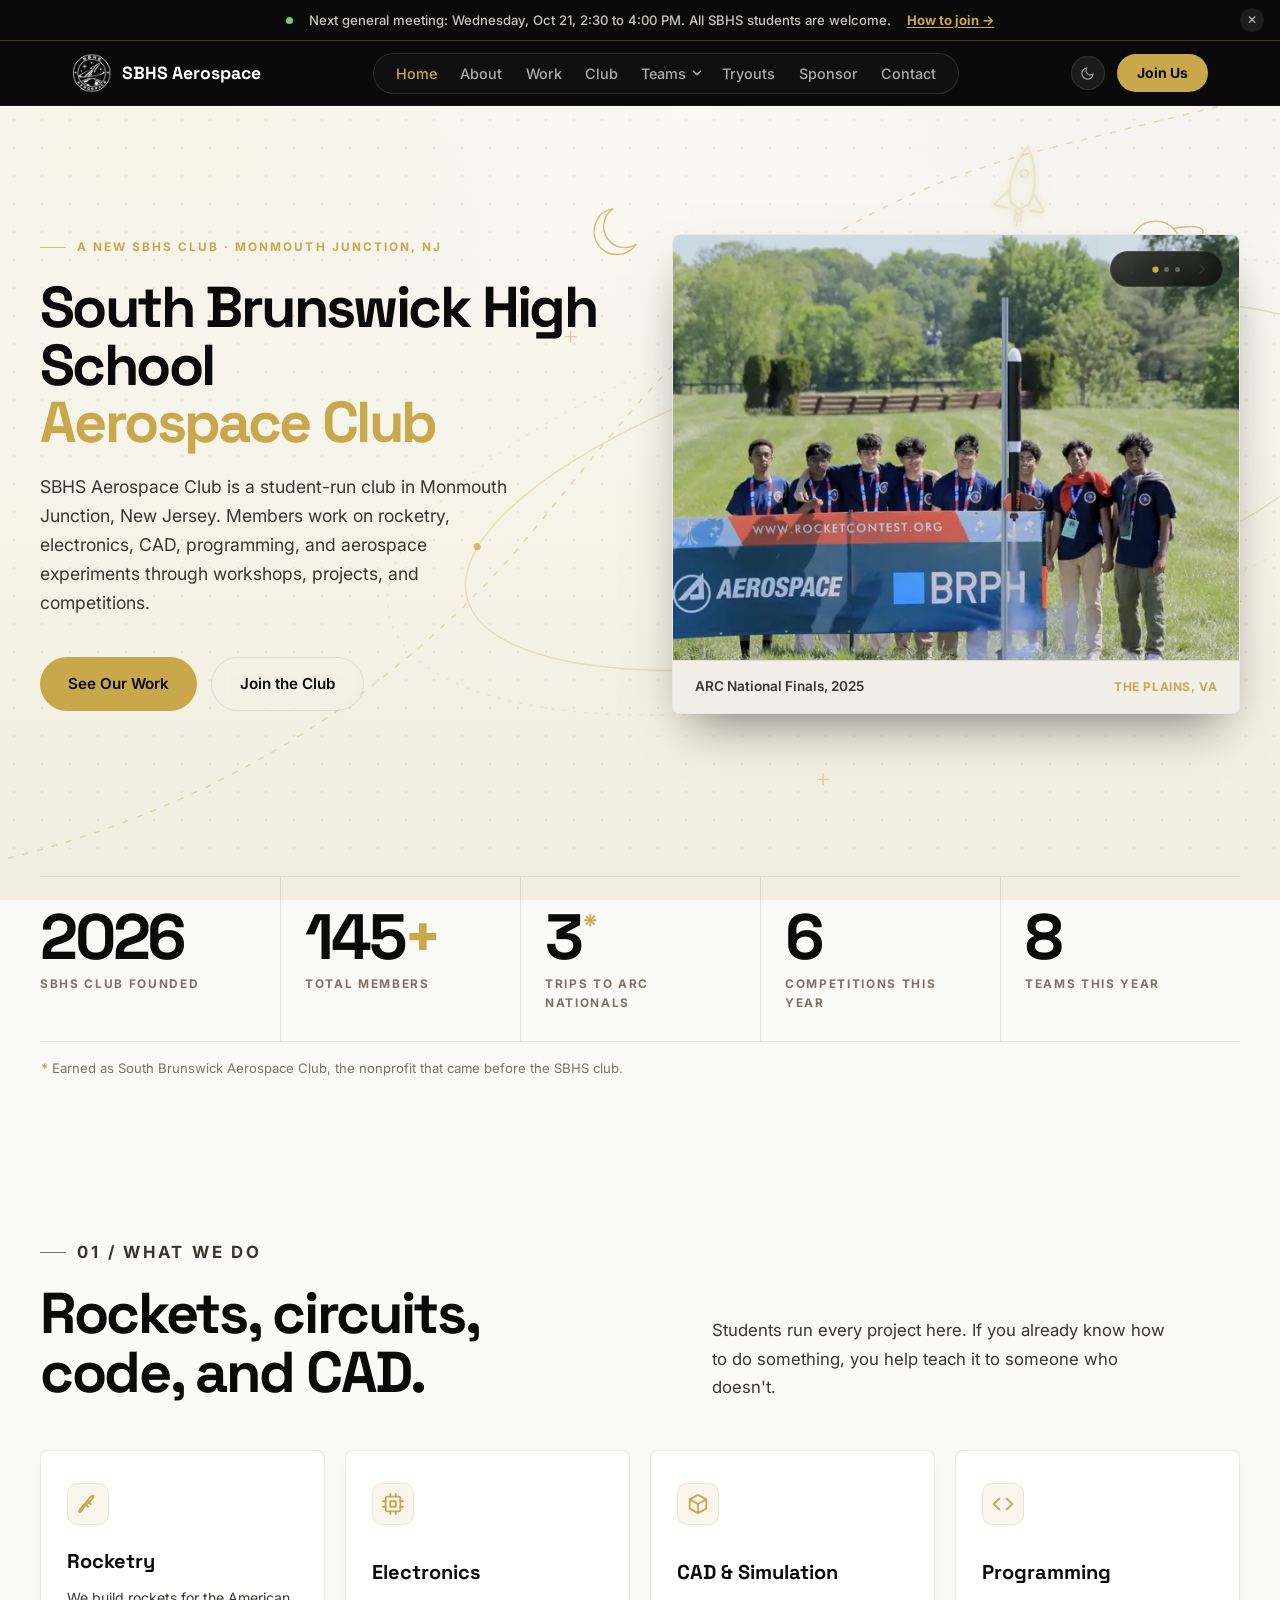
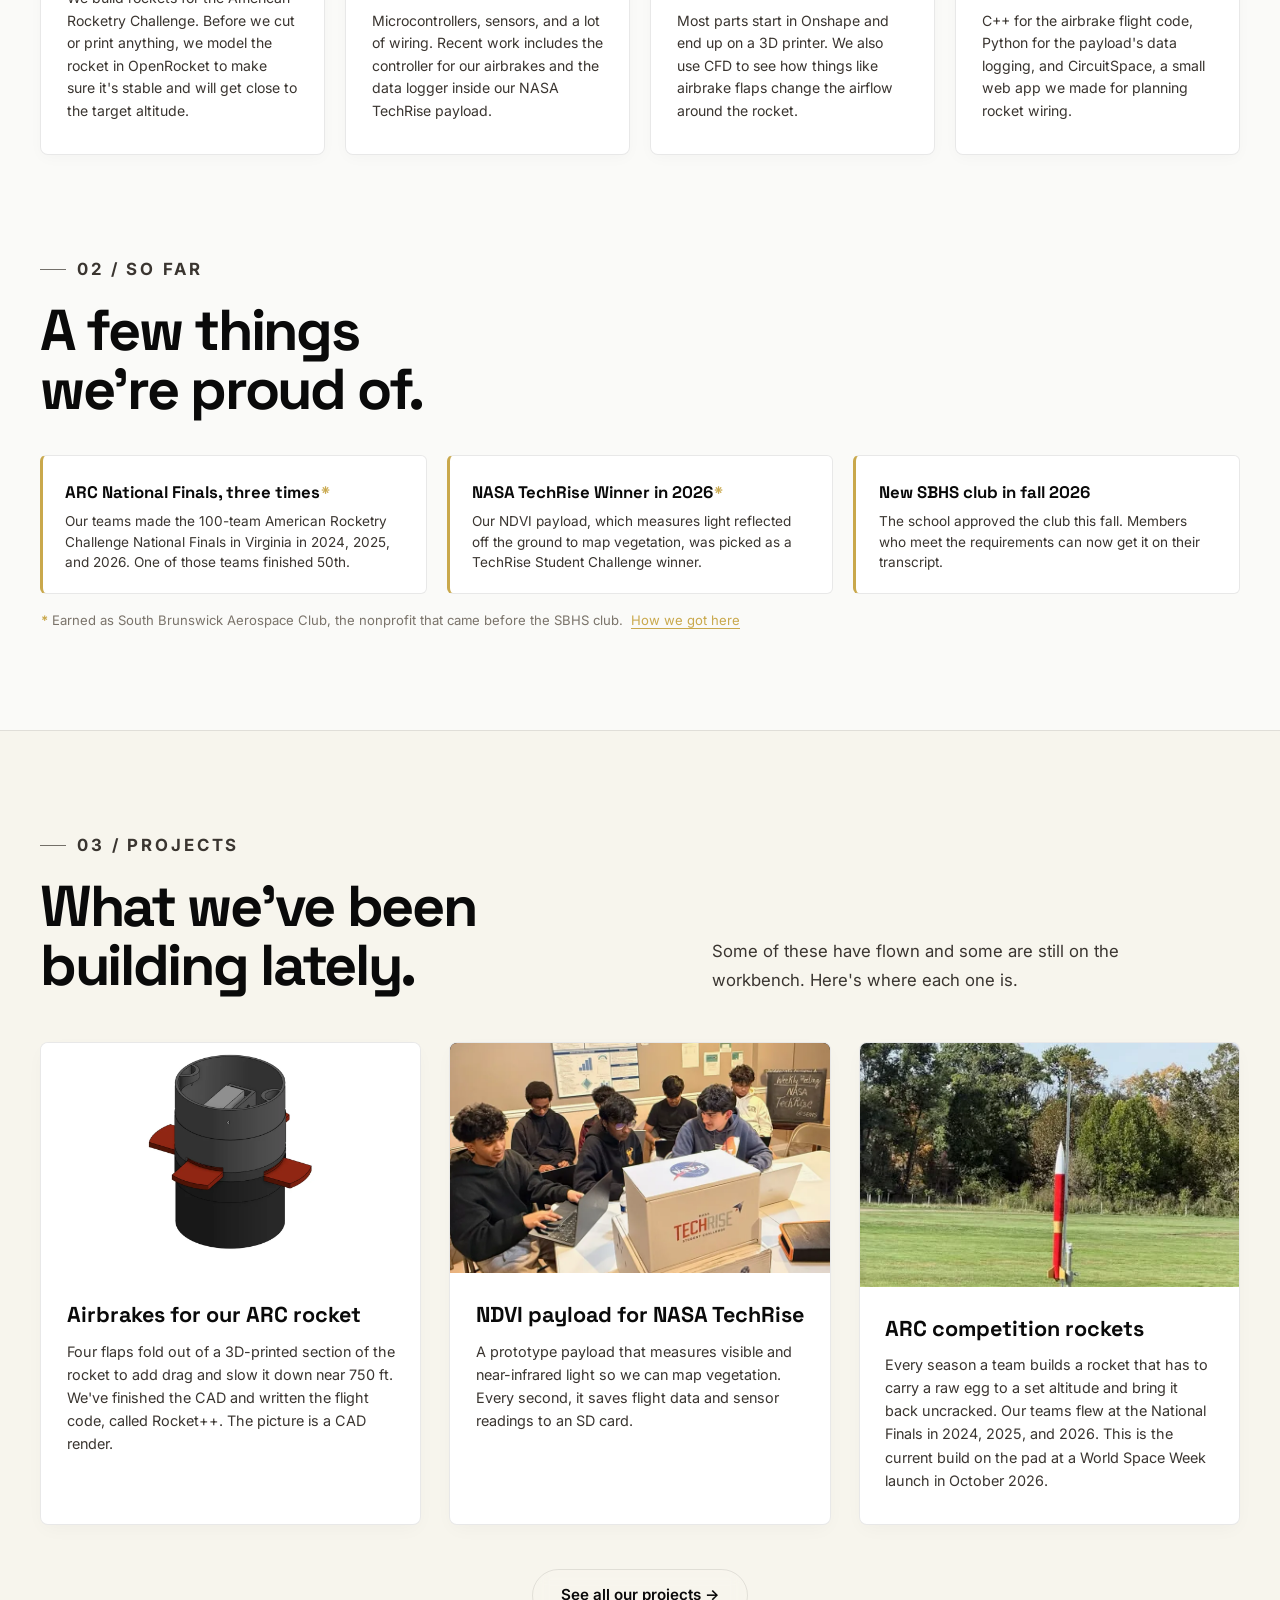
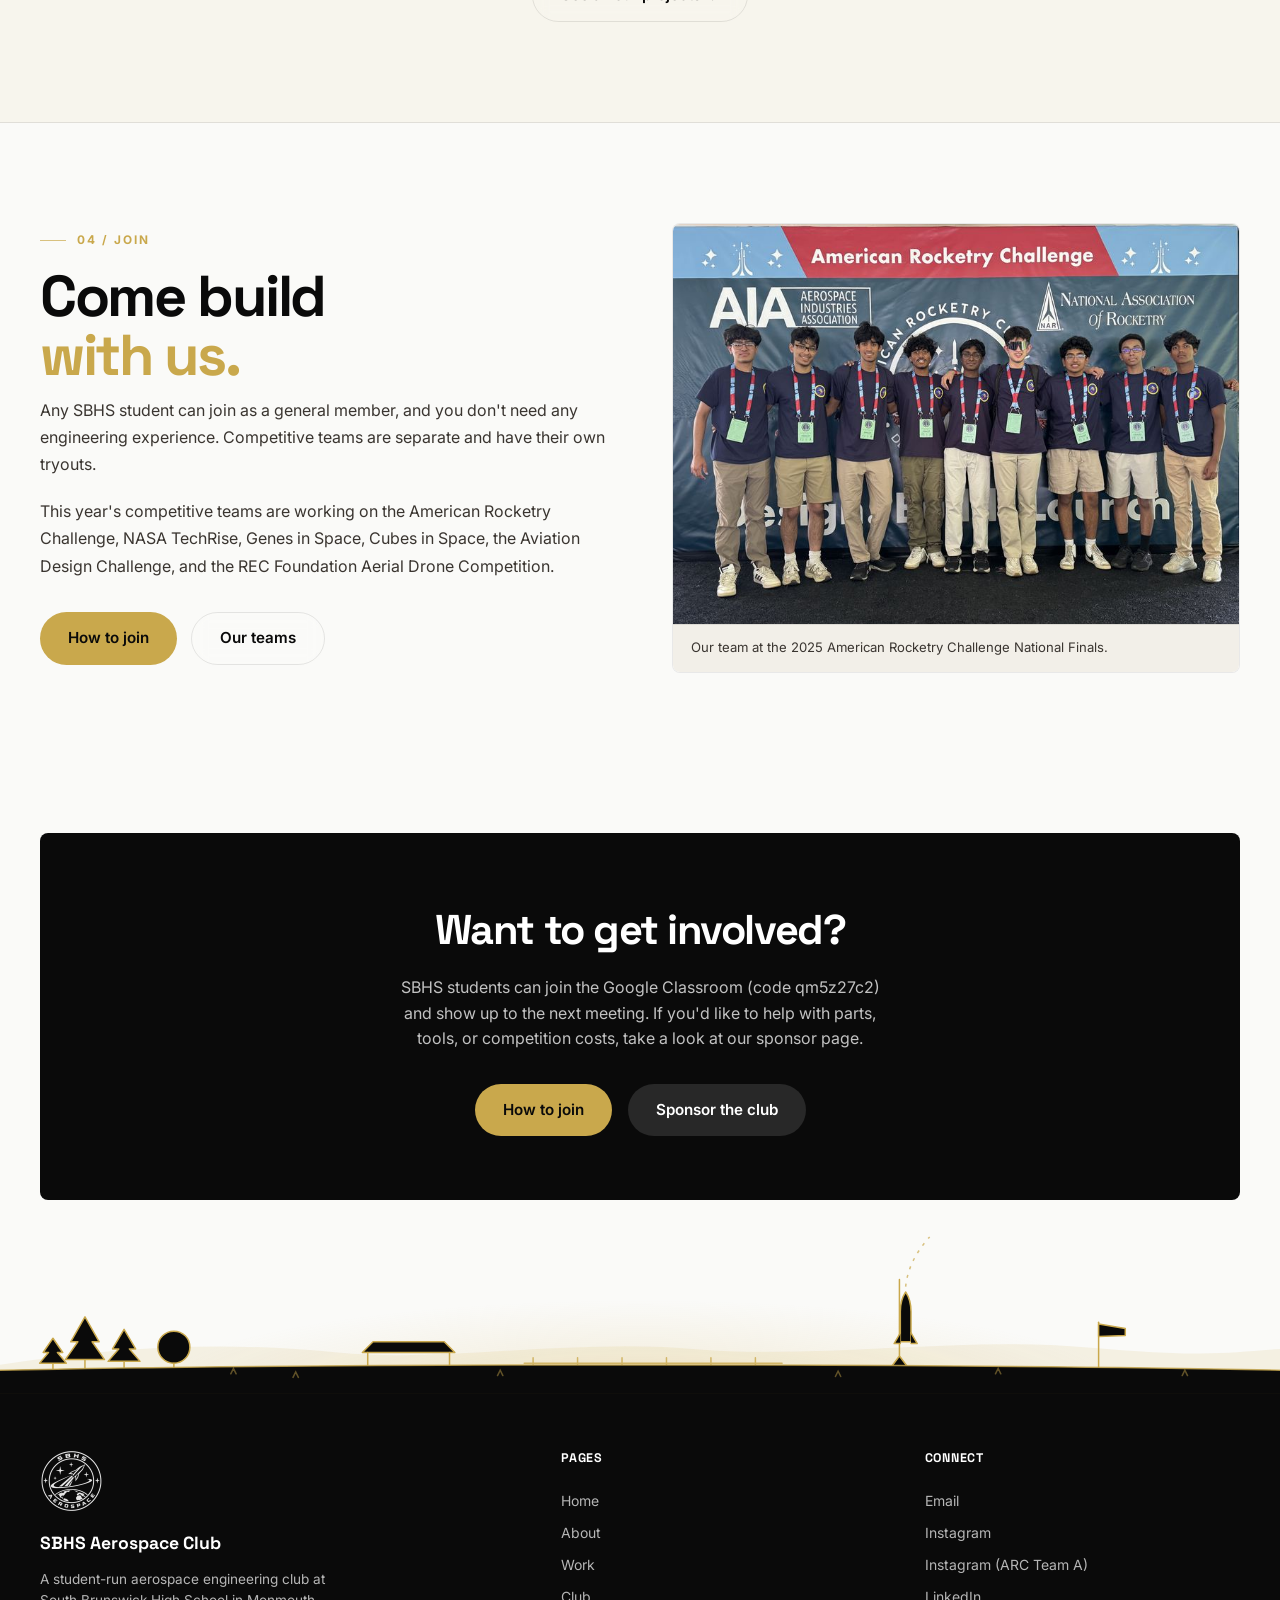
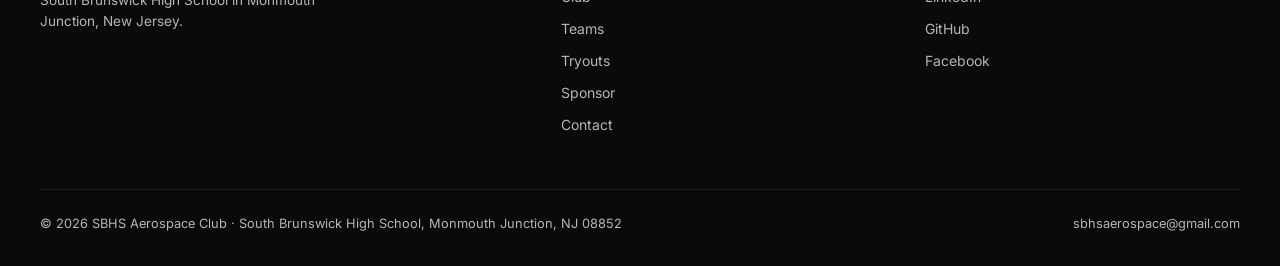
==== commit afbbff66: "Officer and treasurer lines on the board, 145+ total members stat, reorder tryouts contacts" ====
--- a/index.html
+++ b/index.html
@@ -32,8 +32,8 @@
   <link rel="preconnect" href="https://fonts.googleapis.com" />
   <link rel="preconnect" href="https://fonts.gstatic.com" crossorigin />
   <link rel="stylesheet" href="https://fonts.googleapis.com/css2?family=Inter:wght@400;500;600;700&family=Space+Grotesk:wght@500;600;700&display=swap" />
-  <link rel="stylesheet" href="style.css?v=4.8" />
-  <script src="main.js?v=4.8" defer></script>
+  <link rel="stylesheet" href="style.css?v=4.9" />
+  <script src="main.js?v=4.9" defer></script>
   <script type="application/ld+json">
 [
   {
@@ -277,6 +277,7 @@
       <div class="container">
         <dl class="stats-row reveal">
           <div class="stat"><dt>SBHS club founded</dt><dd>2026</dd></div>
+          <div class="stat"><dt>Total members</dt><dd>145<span>+</span></dd></div>
           <div class="stat"><dt>Trips to ARC Nationals</dt><dd>3<span class="fn" aria-hidden="true">*</span></dd></div>
           <div class="stat"><dt>Competitions this year</dt><dd>6</dd></div>
           <div class="stat"><dt>Teams this year</dt><dd>8</dd></div>
--- a/style.css
+++ b/style.css
@@ -1893,7 +1893,7 @@
 @media (max-width: 860px) { .split-head { grid-template-columns: 1fr; } }
 
 /* ─── Stats row ─────────────────────────────────────────── */
-.stats-row { display: grid; grid-template-columns: repeat(4, 1fr); border-top: 1px solid var(--border); border-bottom: 1px solid var(--border); }
+.stats-row { display: grid; grid-template-columns: repeat(5, 1fr); border-top: 1px solid var(--border); border-bottom: 1px solid var(--border); }
 .stat { display: flex; flex-direction: column-reverse; justify-content: flex-end; gap: 0.35rem; padding: 1.75rem 1.5rem; border-left: 1px solid var(--border); }
 .stat:first-child { border-left: none; padding-left: 0; }
 .stat dd { font-family: var(--font-head); font-size: clamp(2.6rem, 5vw, 4rem); font-weight: 700; line-height: 1; letter-spacing: -0.05em; color: var(--text); }
@@ -1904,7 +1904,9 @@
   .stat { padding: 1.25rem 1rem; }
   .stat:nth-child(odd) { border-left: none; padding-left: 0; }
   .stat:nth-child(n+3) { border-top: 1px solid var(--border); }
-}
+  .stat:last-child:nth-child(odd) { grid-column: 1 / -1; }
+}
+@media (min-width: 761px) and (max-width: 1100px) { .stat { padding: 1.5rem 1rem; } }
 
 /* ─── Nav: links sit in a thin pill ─────────────────────── */
 .nav-links {
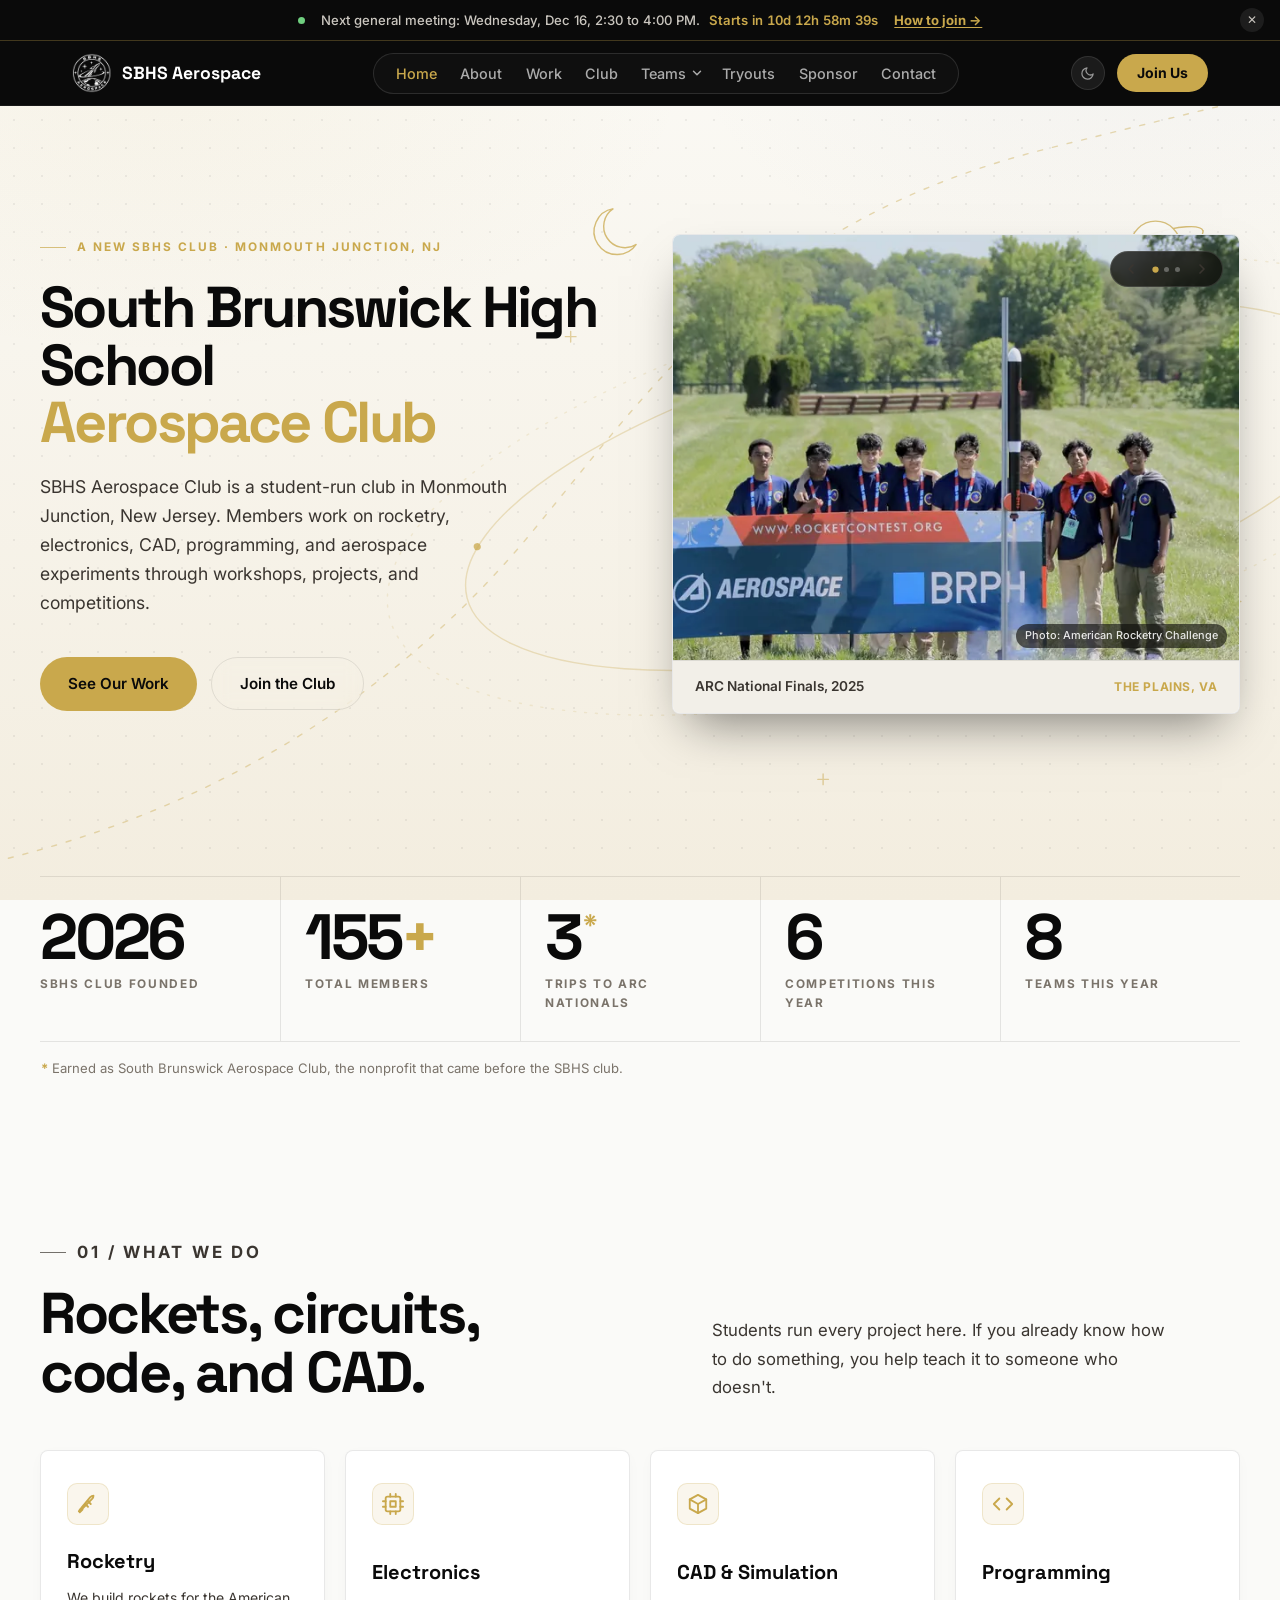
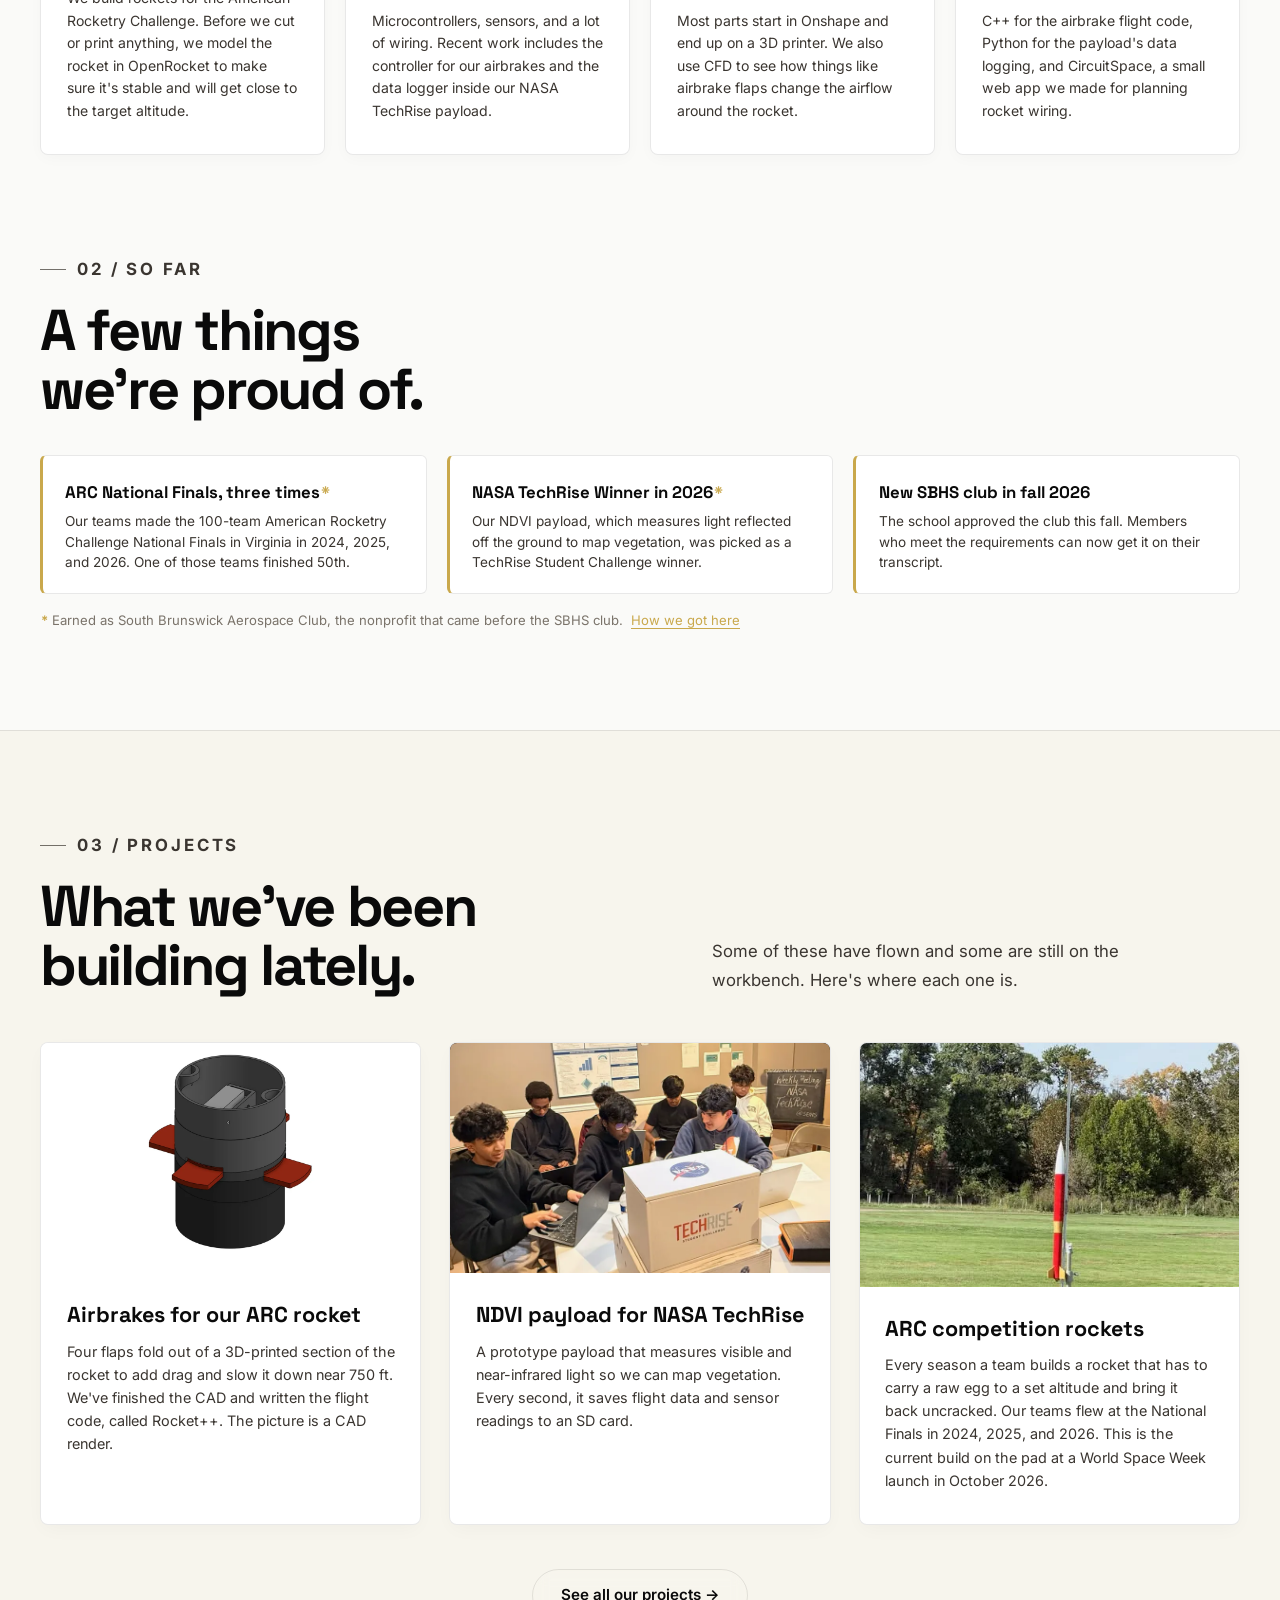
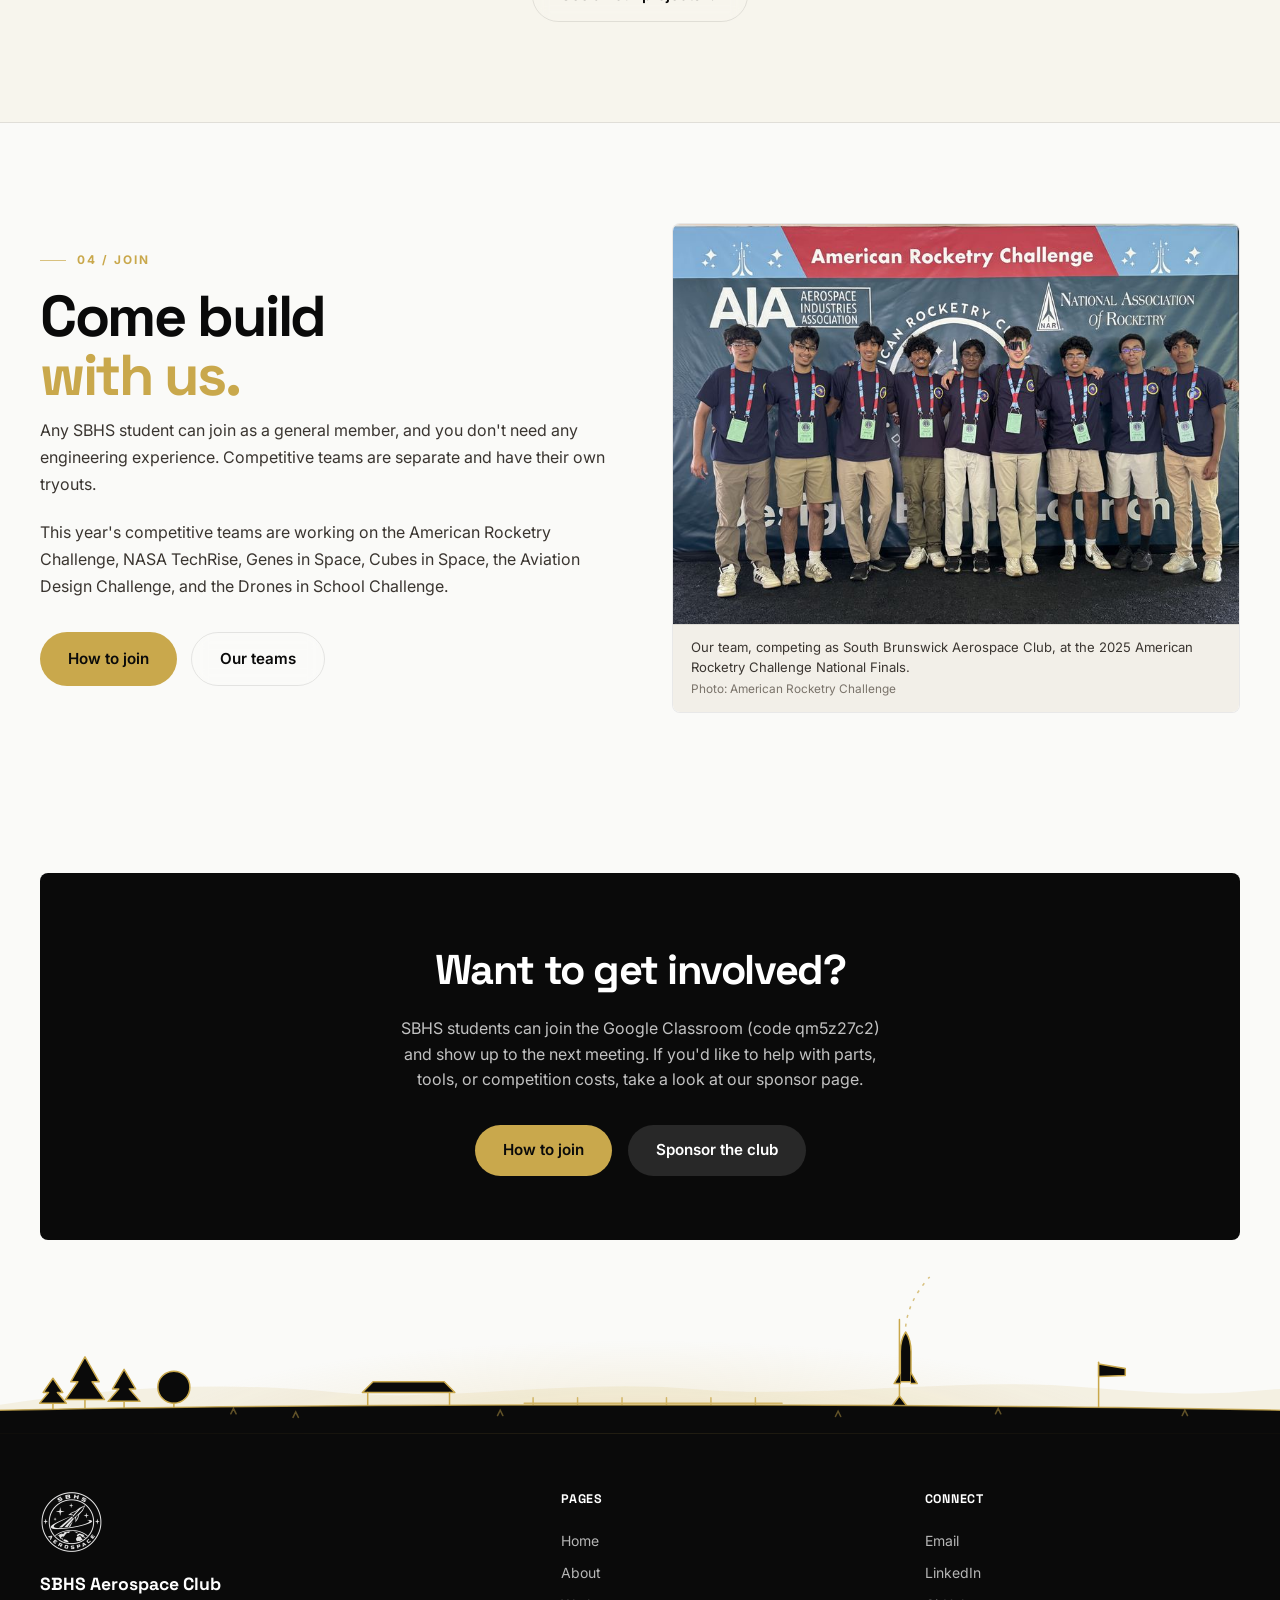
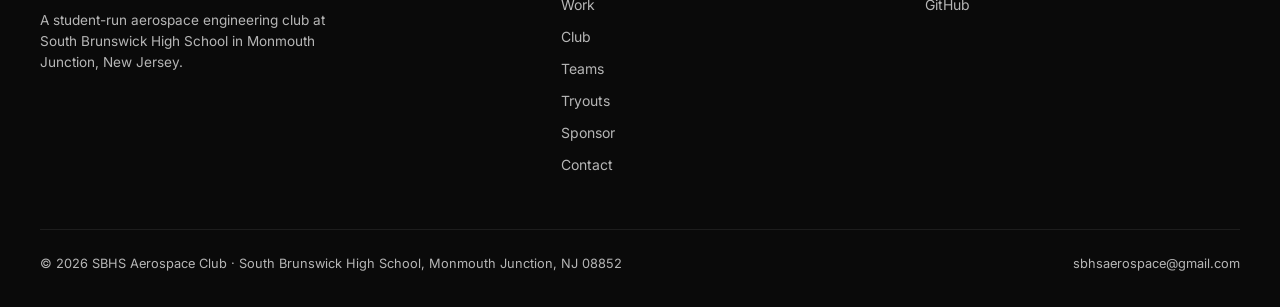
==== commit 2edf4594: "Update on 10/25/26" ====
--- a/index.html
+++ b/index.html
@@ -5,7 +5,7 @@
   <meta charset="UTF-8" />
 
   <meta name="viewport" content="width=device-width, initial-scale=1.0" />
-  <title>South Brunswick Aerospace Club | SBHS Rocketry</title>
+  <title>South Brunswick High School Aerospace Club | SBHS Rocketry</title>
   <meta name="description" content="South Brunswick High School Aerospace Club designs, builds, and launches competition rockets while exploring aerospace engineering, electronics, CAD, and rocketry." />
   <meta name="google-site-verification" content="ZS9qT9Q0eaQe0GyUdbL14xlJrhSv3LWljfJ9KugIZxM" />
   <meta name="robots" content="index, follow, max-image-preview:large" />
@@ -13,7 +13,7 @@
   <meta property="og:type" content="website" />
   <meta property="og:site_name" content="SBHS Aerospace Club" />
   <meta property="og:locale" content="en_US" />
-  <meta property="og:title" content="South Brunswick Aerospace Club | SBHS Rocketry" />
+  <meta property="og:title" content="South Brunswick High School Aerospace Club | SBHS Rocketry" />
   <meta property="og:description" content="South Brunswick High School Aerospace Club designs, builds, and launches competition rockets while exploring aerospace engineering, electronics, CAD, and rocketry." />
   <meta property="og:url" content="https://sbaerospace.vercel.app/" />
   <meta property="og:image" content="https://sbaerospace.vercel.app/assets/og/sbhs-aerospace-og.jpg" />
@@ -21,7 +21,7 @@
   <meta property="og:image:height" content="630" />
   <meta property="og:image:alt" content="SBHS Aerospace Club members behind the launch rail at the 2025 American Rocketry Challenge National Finals" />
   <meta name="twitter:card" content="summary_large_image" />
-  <meta name="twitter:title" content="South Brunswick Aerospace Club | SBHS Rocketry" />
+  <meta name="twitter:title" content="South Brunswick High School Aerospace Club | SBHS Rocketry" />
   <meta name="twitter:description" content="South Brunswick High School Aerospace Club designs, builds, and launches competition rockets while exploring aerospace engineering, electronics, CAD, and rocketry." />
   <meta name="twitter:image" content="https://sbaerospace.vercel.app/assets/og/sbhs-aerospace-og.jpg" />
   <meta name="twitter:image:alt" content="SBHS Aerospace Club members behind the launch rail at the 2025 American Rocketry Challenge National Finals" />
@@ -32,8 +32,8 @@
   <link rel="preconnect" href="https://fonts.googleapis.com" />
   <link rel="preconnect" href="https://fonts.gstatic.com" crossorigin />
   <link rel="stylesheet" href="https://fonts.googleapis.com/css2?family=Inter:wght@400;500;600;700&family=Space+Grotesk:wght@500;600;700&display=swap" />
-  <link rel="stylesheet" href="style.css?v=4.9" />
-  <script src="main.js?v=4.9" defer></script>
+  <link rel="stylesheet" href="style.css?v=5.0" />
+  <script src="main.js?v=5.0" defer></script>
   <script type="application/ld+json">
 [
   {
@@ -111,7 +111,7 @@
             <a href="teams.html#genes-in-space">Genes in Space (2 teams)</a>
             <a href="teams.html#aviation-design">Aviation Design Challenge</a>
             <a href="teams.html#cubes-in-space">Cubes in Space</a>
-            <a href="teams.html#aerial-drone">REC Foundation Aerial Drone Competition</a>
+            <a href="teams.html#drones-in-school">Drones in School Challenge</a>
           </div>
         </div>
         <a href="tryouts.html">Tryouts</a>
@@ -158,7 +158,7 @@
       <a href="teams.html#genes-in-space">Genes in Space (2 teams)</a>
       <a href="teams.html#aviation-design">Aviation Design Challenge</a>
       <a href="teams.html#cubes-in-space">Cubes in Space</a>
-      <a href="teams.html#aerial-drone">REC Foundation Aerial Drone Competition</a>
+      <a href="teams.html#drones-in-school">Drones in School Challenge</a>
     </div>
     <a href="tryouts.html">Tryouts</a>
     <a href="sponsor.html">Sponsor</a>
@@ -226,6 +226,7 @@
                   srcset="assets/photos/arc-2025-finals-launch-640.webp 640w, assets/photos/arc-2025-finals-launch-1200.webp 1200w"
                   sizes="(max-width: 900px) 100vw, 560px" width="1200" height="1114" fetchpriority="high"
                   alt="SBHS Aerospace Club members stand behind the launch rail as their rocket lifts off at the 2025 American Rocketry Challenge National Finals" />
+                <span class="photo-credit">Photo: American Rocketry Challenge</span>
               </div>
               <div class="hero-slide" data-title="NASA TechRise Winner, 2026" data-meta="SBHS">
                 <img src="assets/photos/techrise-team-certificate-1600.webp"
@@ -239,6 +240,7 @@
                   sizes="(max-width: 900px) 100vw, 560px" width="1000" height="1328" loading="lazy" decoding="async"
                   style="object-position: center 60%;"
                   alt="Club members watch their yellow-finned rocket leave the pad at the 2024 American Rocketry Challenge National Finals" />
+                <span class="photo-credit">Photo: American Rocketry Challenge</span>
               </div>
             </div>
 
@@ -277,7 +279,7 @@
       <div class="container">
         <dl class="stats-row reveal">
           <div class="stat"><dt>SBHS club founded</dt><dd>2026</dd></div>
-          <div class="stat"><dt>Total members</dt><dd>145<span>+</span></dd></div>
+          <div class="stat"><dt>Total members</dt><dd>155<span>+</span></dd></div>
           <div class="stat"><dt>Trips to ARC Nationals</dt><dd>3<span class="fn" aria-hidden="true">*</span></dd></div>
           <div class="stat"><dt>Competitions this year</dt><dd>6</dd></div>
           <div class="stat"><dt>Teams this year</dt><dd>8</dd></div>
@@ -452,7 +454,7 @@
             </p>
             <p style="color: var(--text-2); line-height: 1.7; margin-bottom: 2rem;">
               This year's competitive teams are working on the American Rocketry Challenge, NASA TechRise, Genes in
-              Space, Cubes in Space, the Aviation Design Challenge, and the REC Foundation Aerial Drone Competition.
+              Space, Cubes in Space, the Aviation Design Challenge, and the Drones in School Challenge.
             </p>
             <div style="display: flex; gap: 0.85rem; flex-wrap: wrap;">
               <a href="club.html#join" class="btn btn-primary">How to join</a>
@@ -463,7 +465,7 @@
             <figure class="photo-figure">
               <img src="assets/photos/arc-2025-finals-team-1400.jpg" srcset="assets/photos/arc-2025-finals-team-800.jpg 800w, assets/photos/arc-2025-finals-team-1400.jpg 1400w" sizes="(max-width: 860px) 100vw, 580px" width="1400" height="989" loading="lazy" decoding="async"
                 alt="Nine SBHS Aerospace Club members in matching navy shirts in front of the American Rocketry Challenge backdrop" />
-              <figcaption>Our team at the 2025 American Rocketry Challenge National Finals.</figcaption>
+              <figcaption>Our team, competing as South Brunswick Aerospace Club, at the 2025 American Rocketry Challenge National Finals. <span class="figcaption-credit">Photo: American Rocketry Challenge</span></figcaption>
             </figure>
           </div>
         </div>
@@ -539,11 +541,8 @@
       <div class="footer-col">
         <h4>Connect</h4>
         <a href="mailto:sbhsaerospace@gmail.com">Email</a>
-        <a href="https://www.instagram.com/sbaeroclub/" target="_blank" rel="noopener noreferrer">Instagram</a>
-        <a href="https://www.instagram.com/sbhs_aerospaceclub_team_a/" target="_blank" rel="noopener noreferrer">Instagram (ARC Team A)</a>
         <a href="https://www.linkedin.com/company/south-brunswick-high-school-aerospace" target="_blank" rel="noopener noreferrer">LinkedIn</a>
         <a href="https://github.com/SBAerospace" target="_blank" rel="noopener noreferrer">GitHub</a>
-        <a href="https://www.facebook.com/people/SB-Aerospace/61559474409905/" target="_blank" rel="noopener noreferrer">Facebook</a>
       </div>
     </div>
     <div class="footer-bottom">
--- a/style.css
+++ b/style.css
@@ -633,6 +633,20 @@
   object-fit: cover;
   display: block;
 }
+/* Photo credit for pictures we didn't take, sitting in the bottom corner of the photo */
+.photo-credit {
+  position: absolute;
+  right: 0.75rem;
+  bottom: 0.75rem;
+  padding: 0.2rem 0.55rem;
+  font-size: 0.68rem;
+  font-weight: 500;
+  color: rgba(255,255,255,0.88);
+  background: rgba(14, 13, 10, 0.62);
+  border-radius: 999px;
+  pointer-events: none;
+}
+.figcaption-credit { display: block; margin-top: 0.2rem; font-size: 0.74rem; color: var(--text-muted); }
 .hero-slideshow-controls {
   position: absolute;
   top: 1rem;
@@ -1696,11 +1710,6 @@
 }
 
 /* ─── CLUB PAGE: BOARD ───────────────────────────────────── */
-.board-officers, .board-members {
-  display: grid; grid-template-columns: repeat(3, 1fr); gap: 1.25rem;
-  max-width: 900px; margin: 0 auto;
-}
-.board-officers { margin-bottom: 1.25rem; }
 .board-card {
   background: var(--bg-card); border: 1px solid var(--border);
   border-radius: var(--radius-md); padding: 1.5rem 1.25rem; text-align: center;
@@ -1711,11 +1720,62 @@
   margin-top: 0.3rem; font-size: 0.75rem; font-weight: 700; color: var(--accent);
   text-transform: uppercase; letter-spacing: 0.05em;
 }
+.board-card-lead { padding: 2rem 1.75rem; border-color: var(--accent); box-shadow: 0 0 0 4px var(--accent-bg); }
+.board-card-lead .team-initials { width: 64px; height: 64px; font-size: 1.2rem; }
+.board-card-lead h3 { font-size: 1.4rem; }
+.board-card-lead .board-role { font-size: 0.82rem; }
+.board-card-lead .board-teams { font-size: 0.88rem; line-height: 1.55; margin-top: 0.6rem; }
+
+/* Org chart: one tier per level. A spine drops from the tier above, a bar
+   spans the centers of the first and last card, and short stubs reach each card. */
+.org-chart { --stub: 14px; --drop: 4.25rem; --gap: 1rem; --org-line: rgba(201,168,76,0.6); max-width: 1060px; margin: 0 auto; }
+.org-tier { position: relative; }
+.org-tier + .org-tier { padding-top: var(--drop); }
+.org-tier + .org-tier::before {
+  content: ""; position: absolute; left: 50%; top: var(--stub);
+  height: calc(var(--drop) - 2 * var(--stub)); border-left: 1px solid var(--org-line);
+}
+.org-tier-label {
+  position: absolute; left: 50%; top: calc(var(--drop) / 2); transform: translate(-50%, -50%); z-index: 1;
+  padding: 0.2rem 0.75rem; font-size: 0.68rem; font-weight: 700; letter-spacing: 0.08em; text-transform: uppercase;
+  white-space: nowrap; color: var(--text-muted); background: var(--bg-card);
+  border: 1px solid var(--border); border-radius: var(--radius-pill);
+}
+.org-row {
+  position: relative; display: grid; grid-template-columns: repeat(var(--cols), 1fr);
+  gap: var(--gap); margin: 0 auto;
+}
+.org-row::before, .org-row::after {
+  content: ""; position: absolute; border-top: 1px solid var(--org-line);
+  left: calc((100% - (var(--cols) - 1) * var(--gap)) / (2 * var(--cols)));
+  right: calc((100% - (var(--cols) - 1) * var(--gap)) / (2 * var(--cols)));
+}
+.org-row::before { top: calc(-1 * var(--stub)); }
+.org-row::after { top: calc(100% + var(--stub)); }
+.org-row .board-card { position: relative; }
+.org-row .board-card::before, .org-row .board-card::after {
+  content: ""; position: absolute; left: 50%; height: var(--stub); border-left: 1px solid var(--org-line);
+}
+.org-row .board-card::before { bottom: 100%; }
+.org-row .board-card::after { top: 100%; }
+.org-tier:first-child .org-row::before, .org-tier:first-child .board-card::before,
+.org-tier:last-child .org-row::after, .org-tier:last-child .board-card::after { display: none; }
+.org-row-wide .board-card { padding: 1.4rem 0.85rem; }
+/* Once the captains wrap, bars would point at the wrong cards, so just keep the spine */
+@media (max-width: 900px) {
+  .org-row-wide { display: flex; flex-wrap: wrap; justify-content: center; }
+  .org-row-wide .board-card { flex: 0 1 calc((100% - 2 * var(--gap)) / 3); }
+  .org-row::before, .org-row::after,
+  .org-row .board-card::before, .org-row .board-card::after { display: none; }
+  .org-tier + .org-tier::before { top: 0; height: var(--drop); }
+}
 @media (max-width: 560px) {
-  .board-officers, .board-members { grid-template-columns: 1fr 1fr; gap: 0.75rem; }
-  .board-officers .board-card:first-child { grid-column: 1 / -1; }
-  .board-card { padding: 1.1rem 0.75rem; }
+  .org-chart { --gap: 0.75rem; --drop: 3.5rem; }
+  .org-row-wide .board-card { flex-basis: calc((100% - var(--gap)) / 2); }
+  .board-card, .org-row-wide .board-card { padding: 1.1rem 0.75rem; }
   .board-card h3 { font-size: 0.95rem; }
+  .board-card-lead { padding: 1.5rem 1.1rem; }
+  .board-card-lead h3 { font-size: 1.2rem; }
 }
 
 /* Competition table: name links to the team's section on the Teams page */
@@ -1810,7 +1870,29 @@
 .join-code-row { display: flex; align-items: center; gap: 0.6rem; flex-wrap: wrap; margin: 0.25rem 0 0.4rem; }
 .join-step .classroom-code { font-size: 1.45rem; padding: 0.5rem 0.9rem; }
 .join-step .btn { padding: 0.65rem 1.3rem; font-size: 0.9rem; }
-.join-dates li { font-weight: 700; color: var(--text); padding: 0.15rem 0; }
+.meeting-countdown { display: flex; flex-direction: column; gap: 0.5rem; }
+.join-step .meeting-next strong { color: var(--text); }
+.countdown { display: flex; gap: 0.5rem; }
+.countdown div {
+  min-width: 3.4rem; padding: 0.5rem 0.45rem; text-align: center;
+  background: var(--accent-bg); border: 1px solid var(--accent); border-radius: var(--radius-sm);
+}
+.countdown span {
+  display: block; font-family: var(--font-head); font-size: 1.35rem; font-weight: 700;
+  line-height: 1.1; color: var(--text); font-variant-numeric: tabular-nums;
+}
+.countdown small {
+  display: block; margin-top: 0.15rem; font-size: 0.62rem; font-weight: 700;
+  letter-spacing: 0.06em; text-transform: uppercase; color: var(--text-muted);
+}
+/* While a meeting is going on, the timers swap for a "happening now" line */
+.countdown-live { display: none; font-weight: 700; }
+.join-step .countdown-live { color: var(--accent); }
+.is-live > .countdown, .is-live > .announce-timer { display: none; }
+.is-live > .countdown-live { display: block; }
+.announce-countdown { margin-left: 0.35rem; }
+.announce-countdown.is-live > .countdown-live { display: inline; color: var(--accent); }
+.announce-timer { color: var(--accent); font-weight: 600; font-variant-numeric: tabular-nums; white-space: nowrap; }
 .join-subhead { font-family: var(--font-head); font-size: 1.15rem; font-weight: 700; margin: 2.75rem 0 1rem; }
 @media (max-width: 860px) { .join-steps { grid-template-columns: 1fr; } }
 /* The chevron's padding and icon whitespace made the gap after "Teams" look wider than the rest */
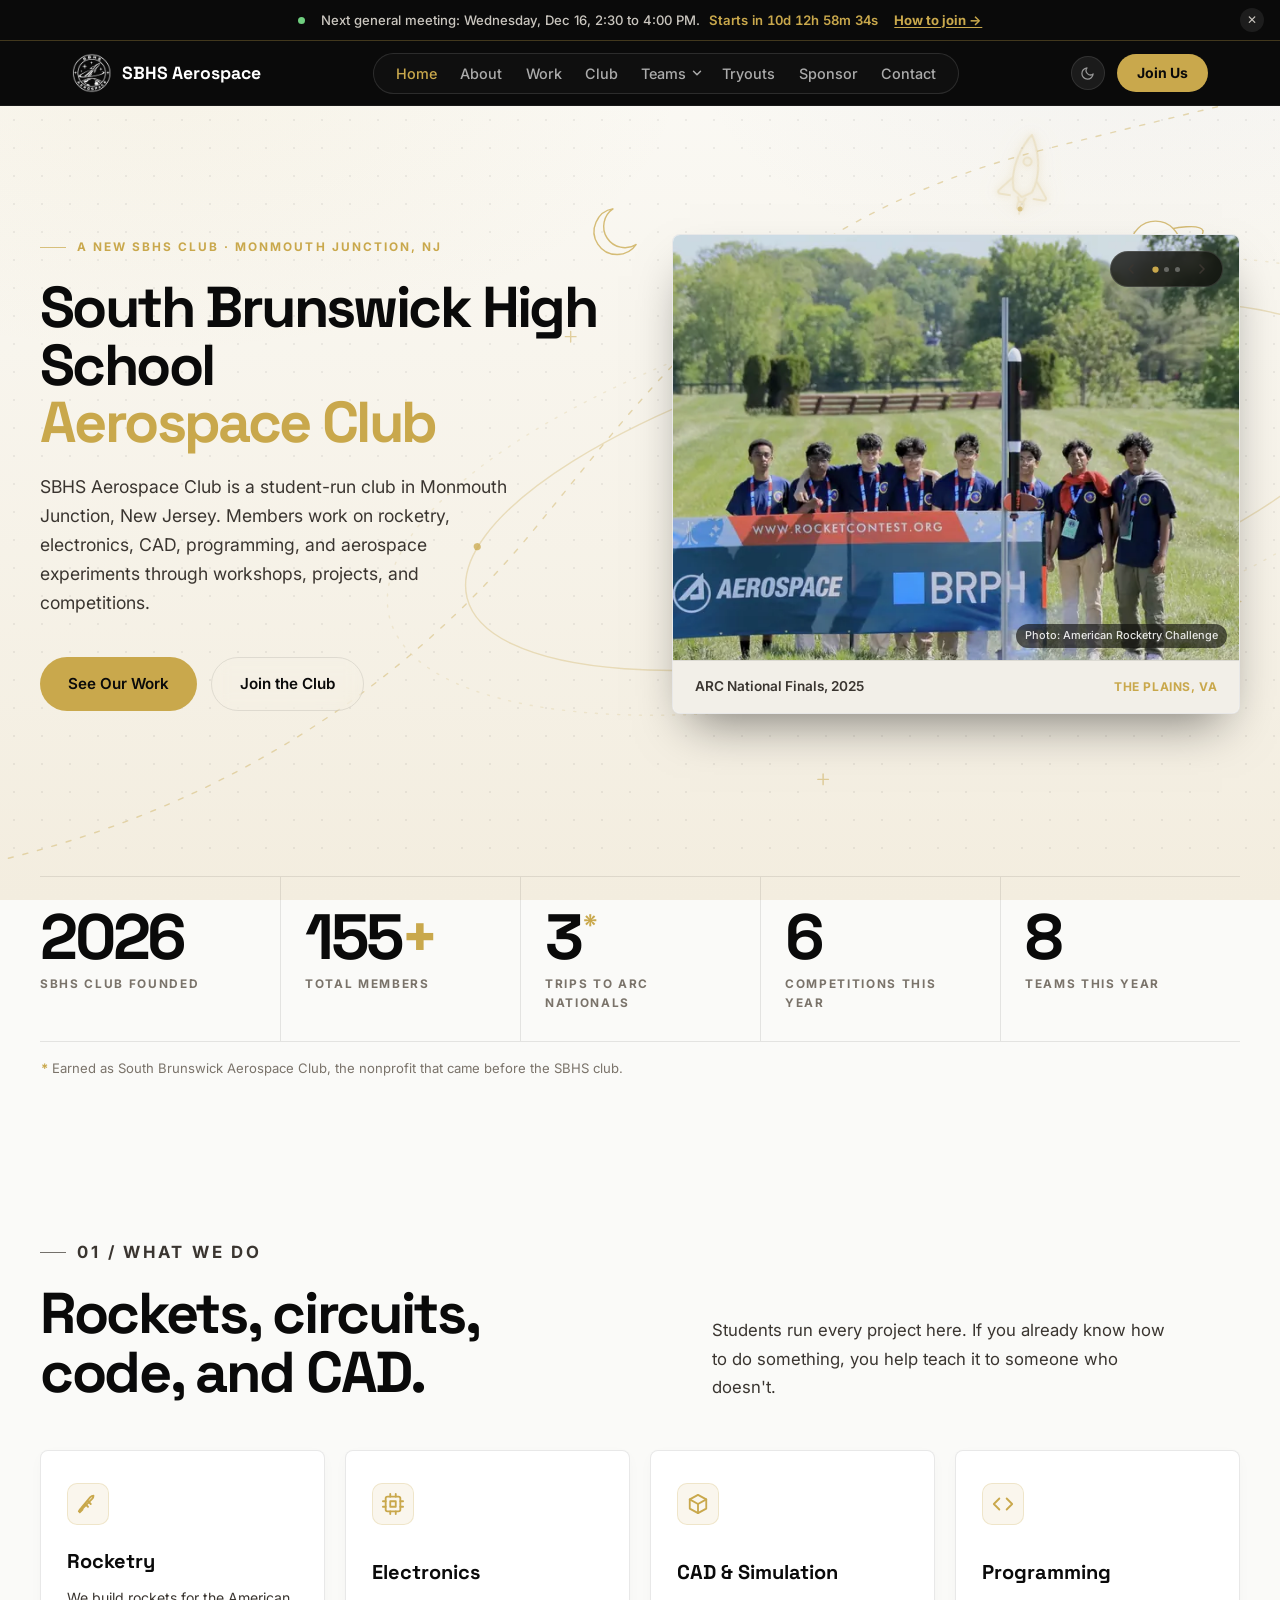
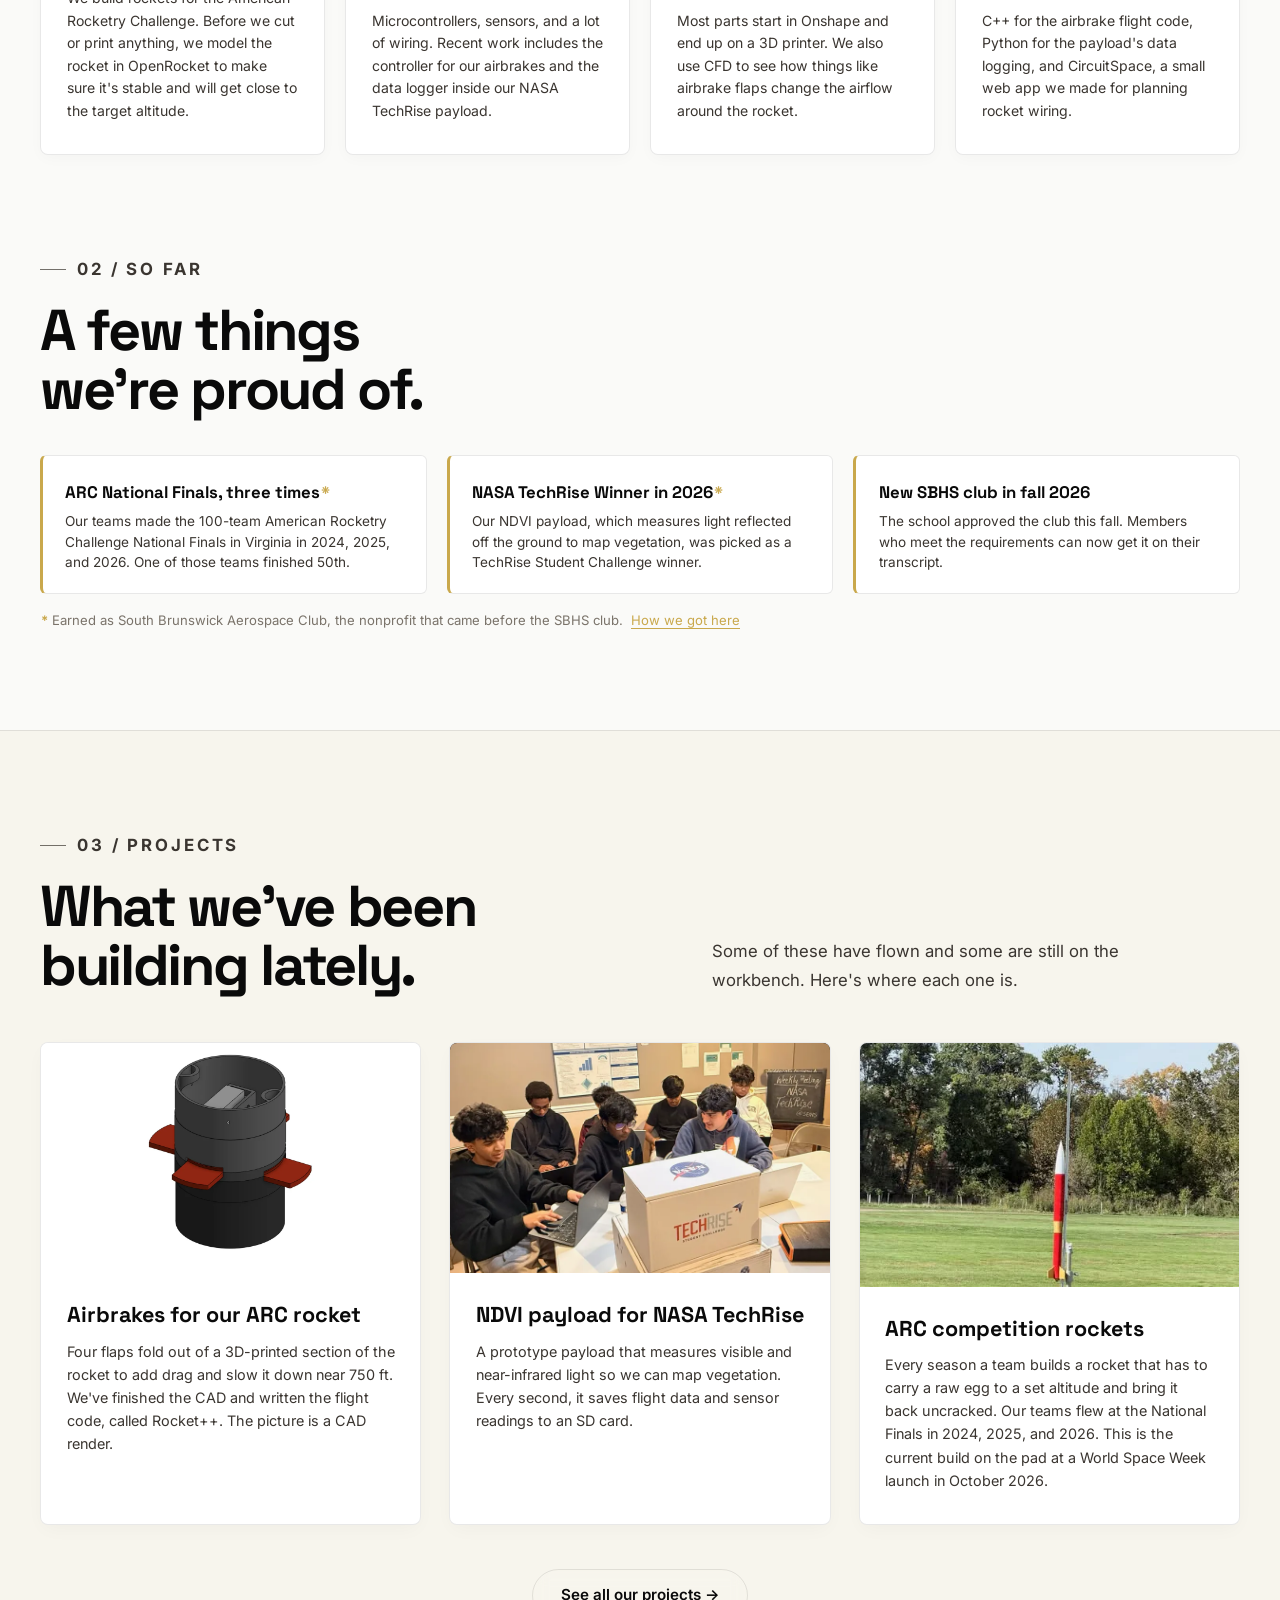
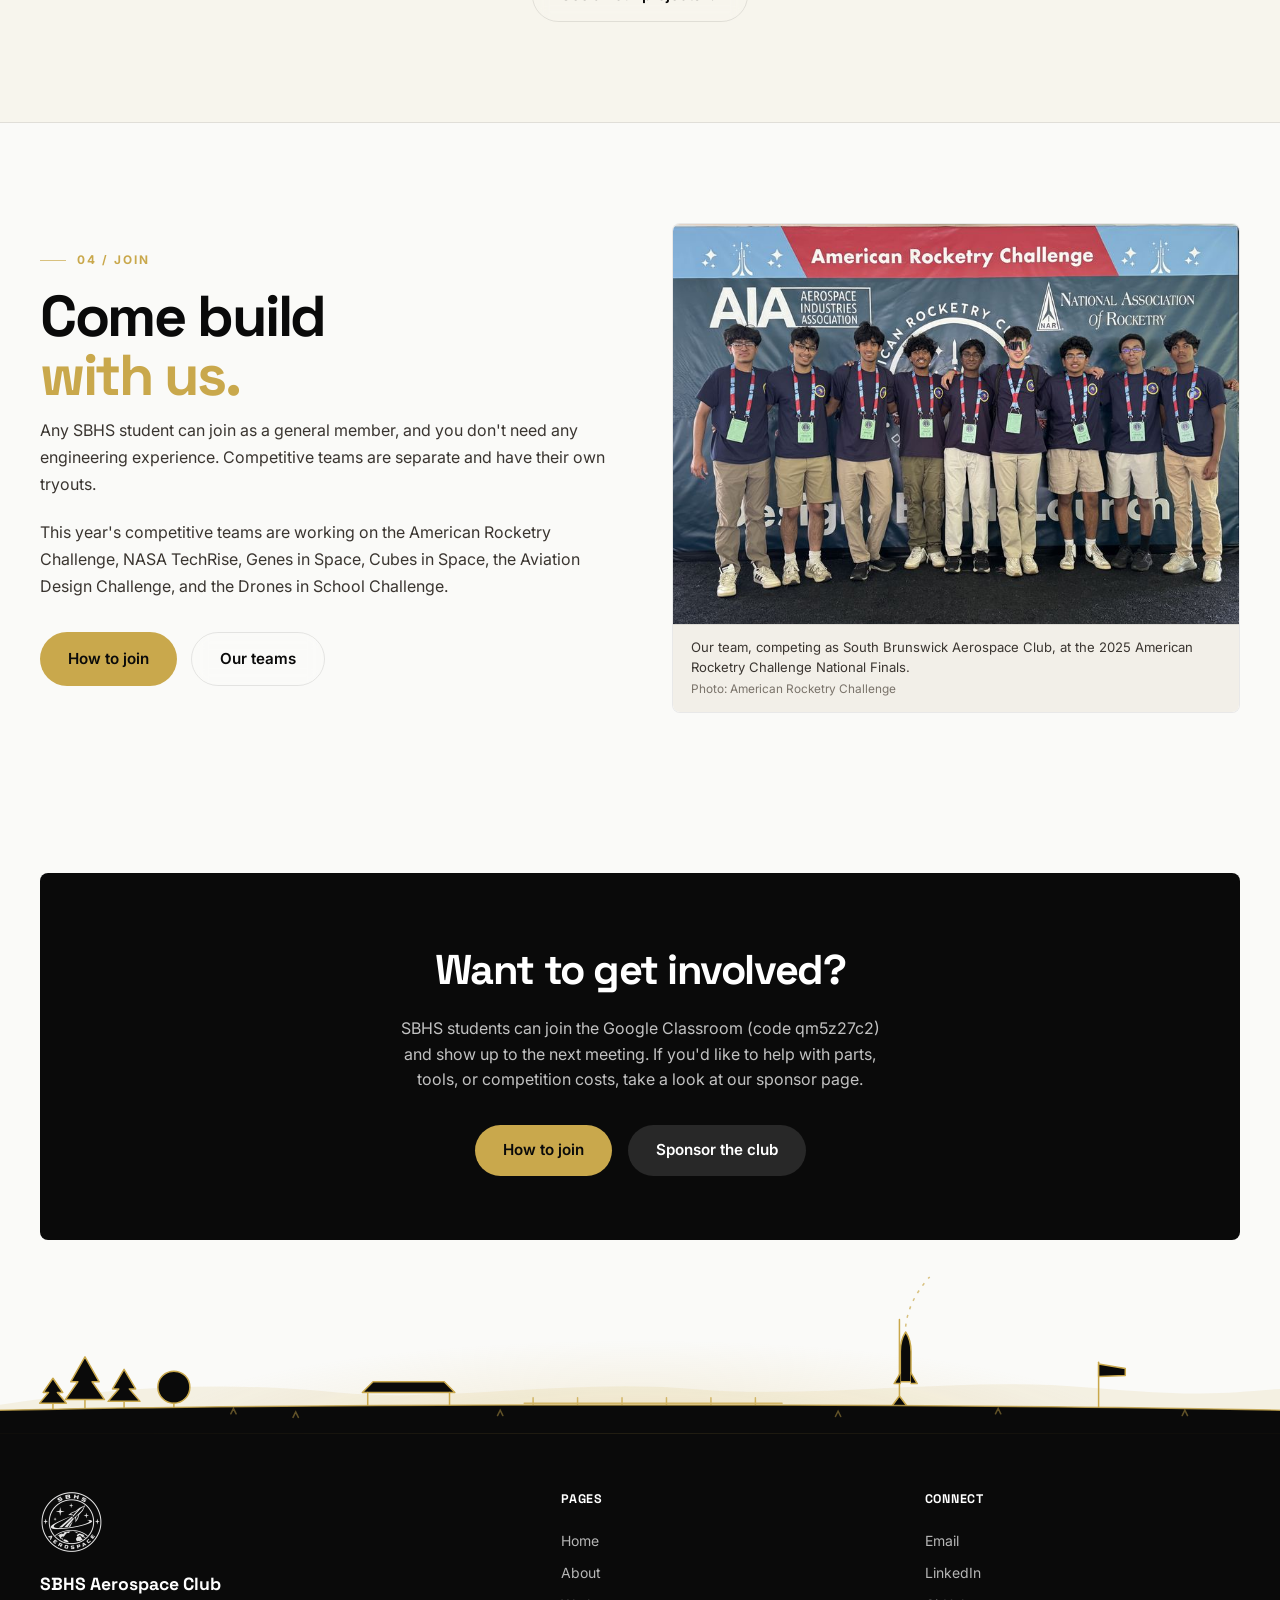
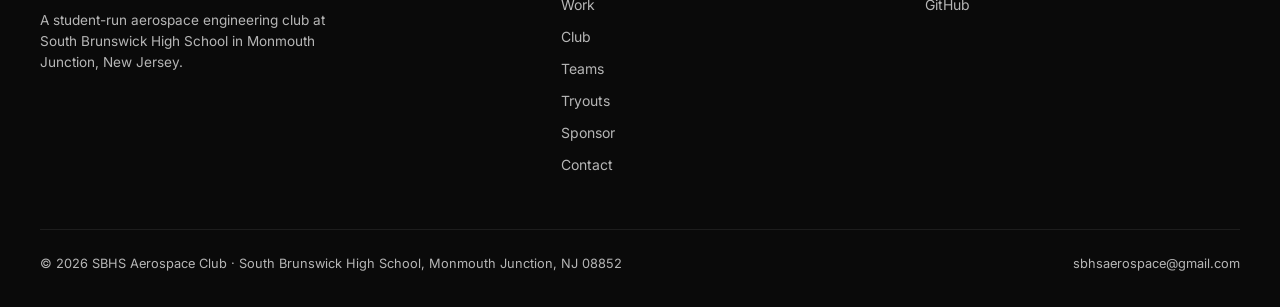
==== commit fb5a7c90: "Update on 10/25/26" ====
--- a/index.html
+++ b/index.html
@@ -32,7 +32,7 @@
   <link rel="preconnect" href="https://fonts.googleapis.com" />
   <link rel="preconnect" href="https://fonts.gstatic.com" crossorigin />
   <link rel="stylesheet" href="https://fonts.googleapis.com/css2?family=Inter:wght@400;500;600;700&family=Space+Grotesk:wght@500;600;700&display=swap" />
-  <link rel="stylesheet" href="style.css?v=5.0" />
+  <link rel="stylesheet" href="style.css?v=5.1" />
   <script src="main.js?v=5.0" defer></script>
   <script type="application/ld+json">
 [
--- a/style.css
+++ b/style.css
@@ -1710,17 +1710,27 @@
 }
 
 /* ─── CLUB PAGE: BOARD ───────────────────────────────────── */
+/* Each role has its own color for the card border, initials, and title; the president keeps gold */
+:root { --role-vp: #6E7C8E; --role-captain: #3D7BC2; --role-ops: #B0643A; }
+[data-theme="dark"] { --role-vp: #AEB9C6; --role-captain: #6FA4E2; --role-ops: #D98E5F; }
 .board-card {
-  background: var(--bg-card); border: 1px solid var(--border);
+  --role: var(--accent);
+  background: var(--bg-card); border: 1px solid var(--role);
   border-radius: var(--radius-md); padding: 1.5rem 1.25rem; text-align: center;
 }
-.board-card .team-initials { margin: 0 auto 0.9rem; }
+.board-card-vp { --role: var(--role-vp); }
+.board-card-captain { --role: var(--role-captain); }
+.board-card-ops { --role: var(--role-ops); }
+.board-card .team-initials {
+  margin: 0 auto 0.9rem; color: var(--role); border-color: var(--role);
+  background: color-mix(in srgb, var(--role) 12%, transparent);
+}
 .board-card h3 { font-family: var(--font-head); font-size: 1.05rem; font-weight: 700; }
 .board-role {
-  margin-top: 0.3rem; font-size: 0.75rem; font-weight: 700; color: var(--accent);
+  margin-top: 0.3rem; font-size: 0.75rem; font-weight: 700; color: var(--role);
   text-transform: uppercase; letter-spacing: 0.05em;
 }
-.board-card-lead { padding: 2rem 1.75rem; border-color: var(--accent); box-shadow: 0 0 0 4px var(--accent-bg); }
+.board-card-lead { padding: 2rem 1.75rem; box-shadow: 0 0 0 4px var(--accent-bg); }
 .board-card-lead .team-initials { width: 64px; height: 64px; font-size: 1.2rem; }
 .board-card-lead h3 { font-size: 1.4rem; }
 .board-card-lead .board-role { font-size: 0.82rem; }
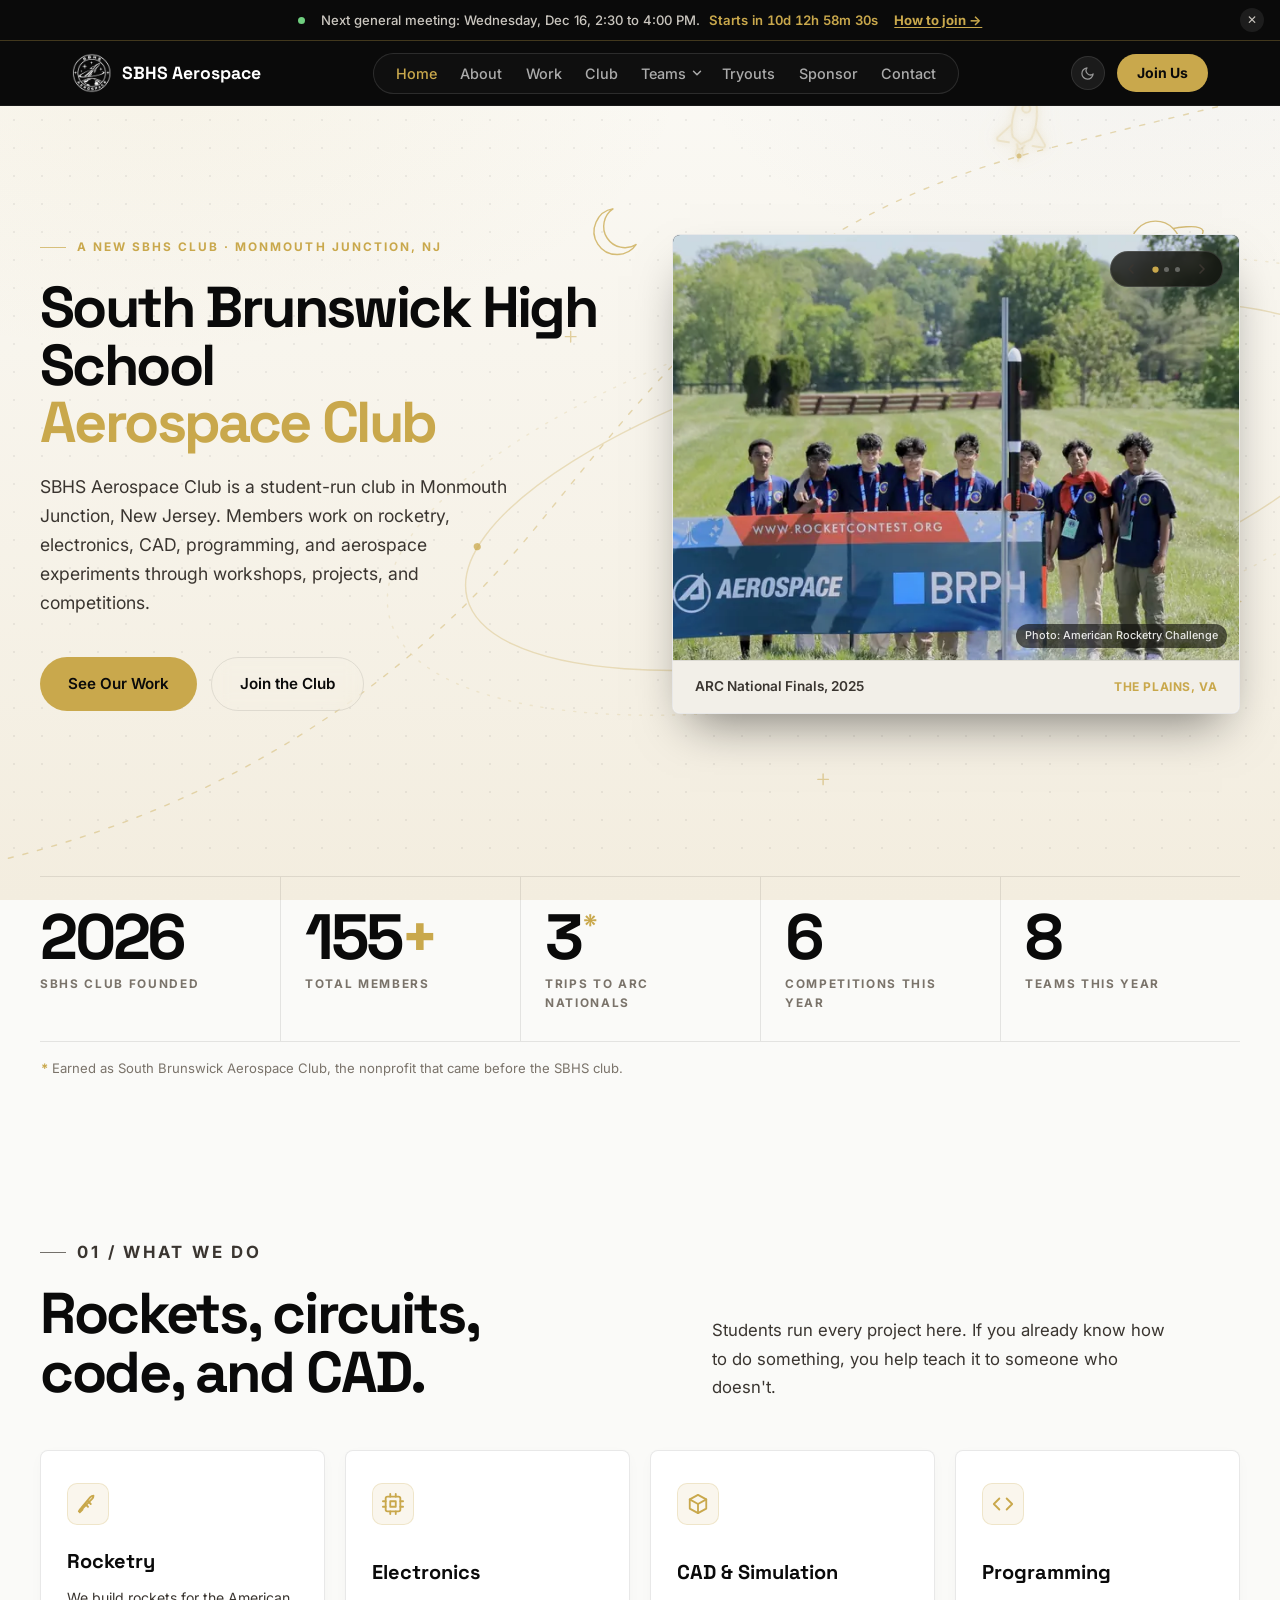
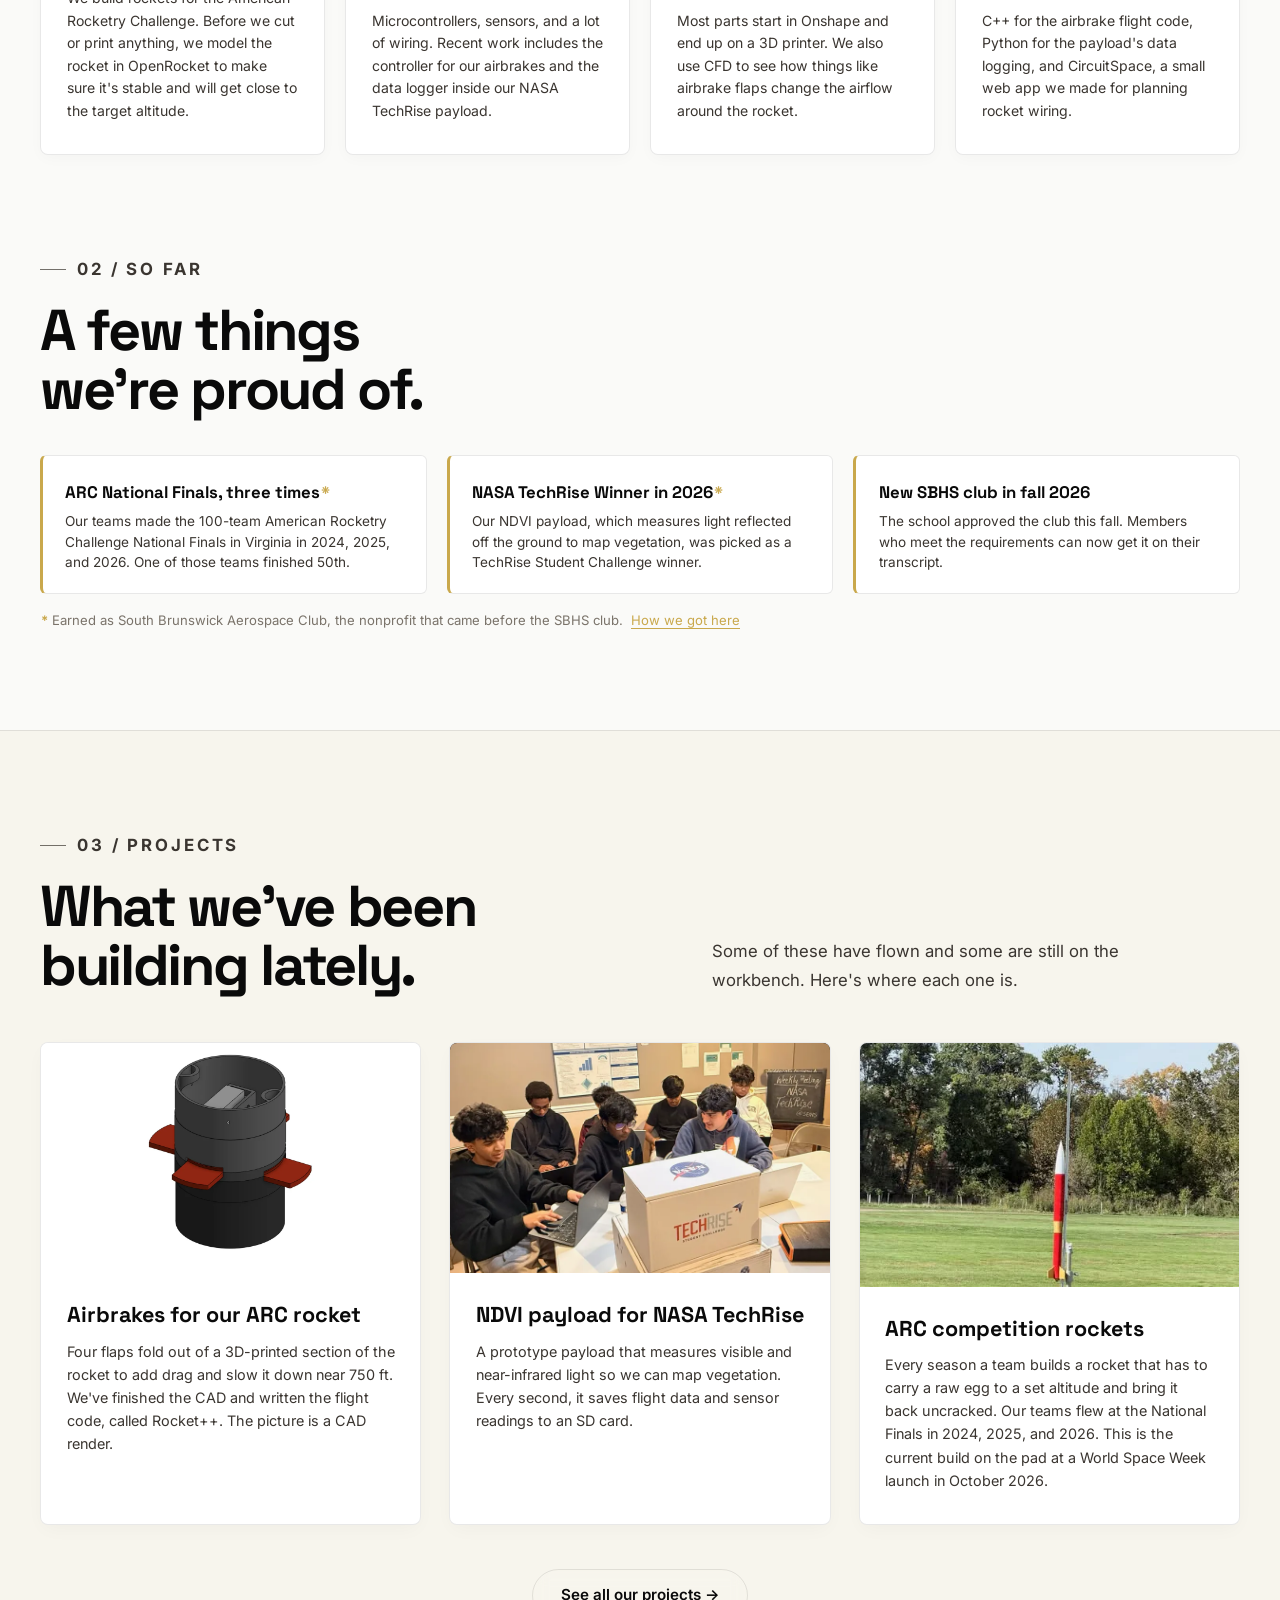
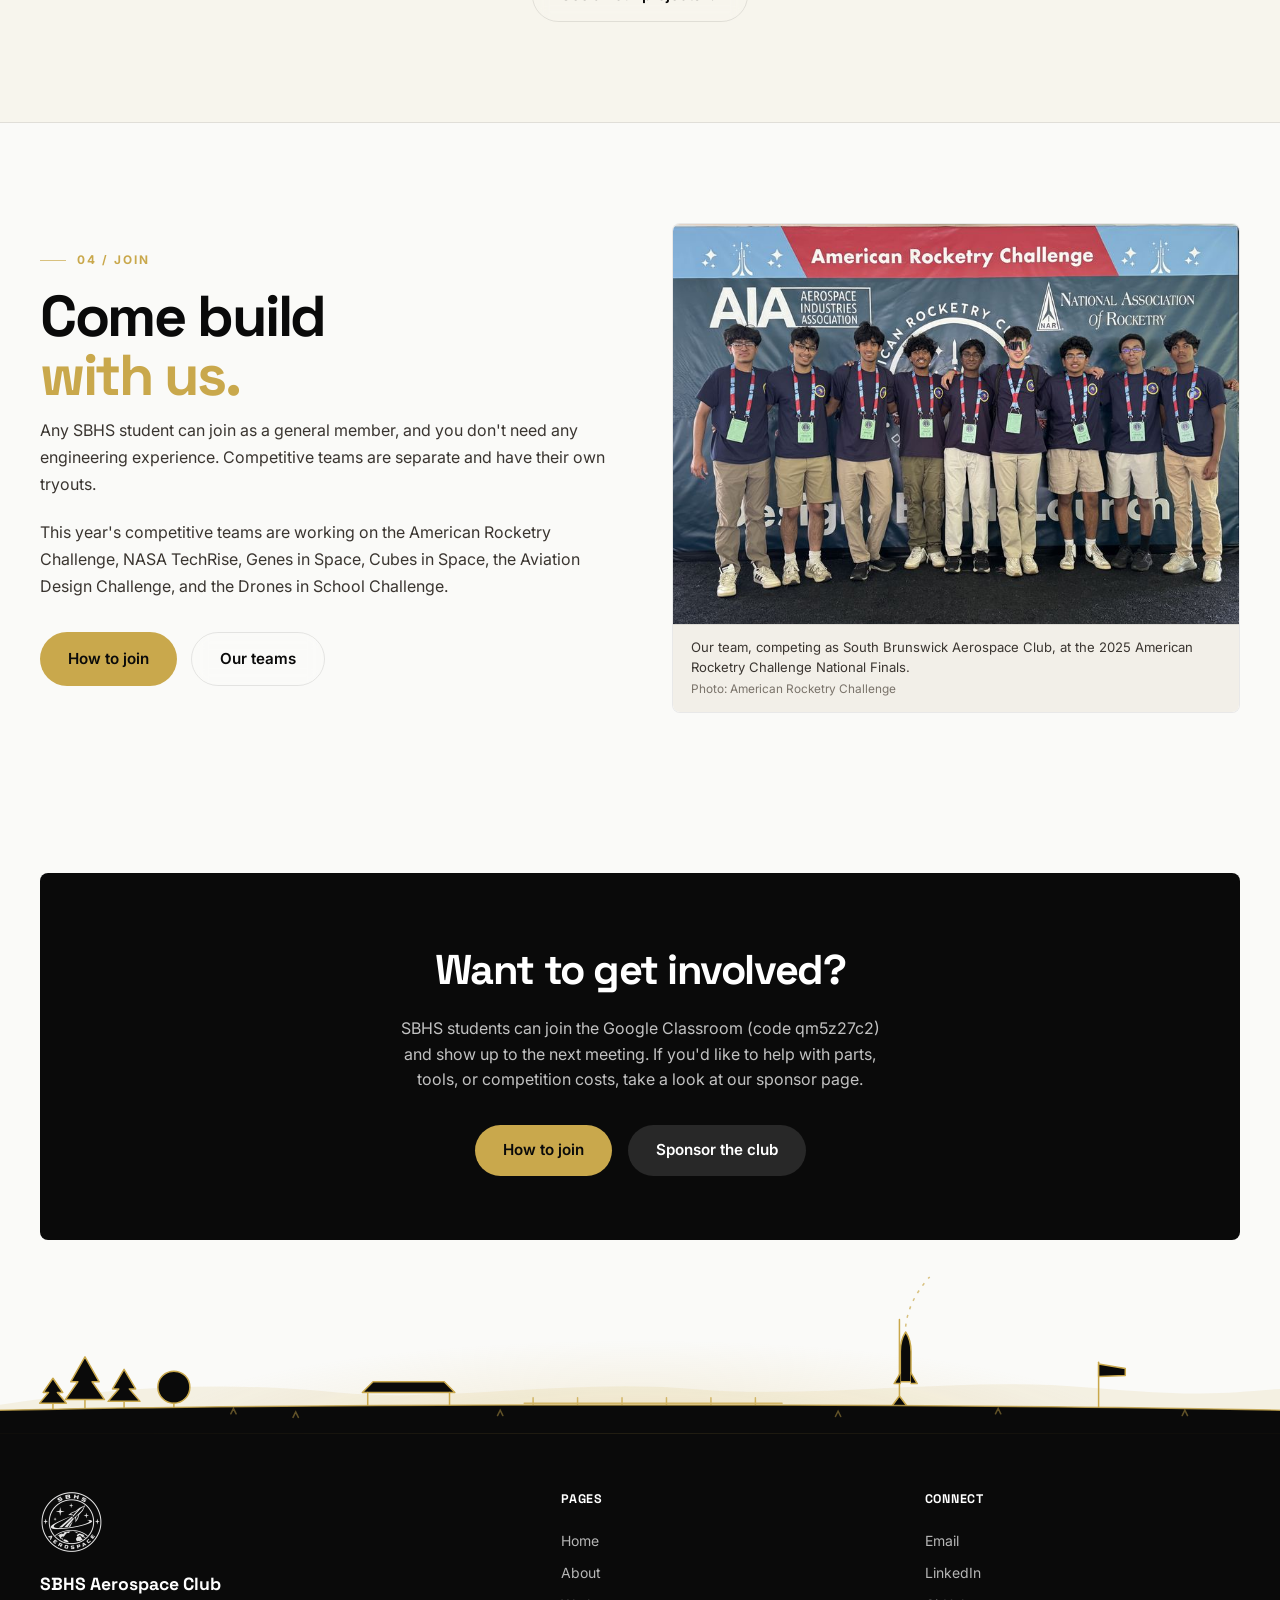
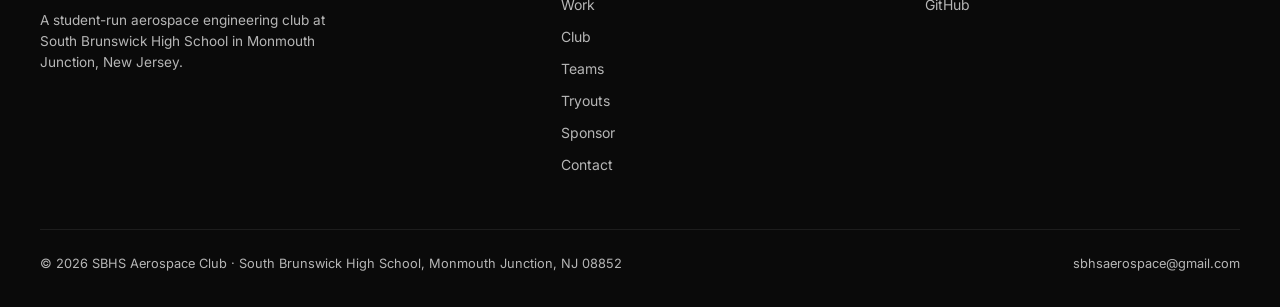
==== commit 39b49062: "Update on 10/25/26" ====
--- a/index.html
+++ b/index.html
@@ -32,7 +32,7 @@
   <link rel="preconnect" href="https://fonts.googleapis.com" />
   <link rel="preconnect" href="https://fonts.gstatic.com" crossorigin />
   <link rel="stylesheet" href="https://fonts.googleapis.com/css2?family=Inter:wght@400;500;600;700&family=Space+Grotesk:wght@500;600;700&display=swap" />
-  <link rel="stylesheet" href="style.css?v=5.1" />
+  <link rel="stylesheet" href="style.css?v=5.2" />
   <script src="main.js?v=5.0" defer></script>
   <script type="application/ld+json">
 [
--- a/style.css
+++ b/style.css
@@ -1730,11 +1730,11 @@
   margin-top: 0.3rem; font-size: 0.75rem; font-weight: 700; color: var(--role);
   text-transform: uppercase; letter-spacing: 0.05em;
 }
-.board-card-lead { padding: 2rem 1.75rem; box-shadow: 0 0 0 4px var(--accent-bg); }
-.board-card-lead .team-initials { width: 64px; height: 64px; font-size: 1.2rem; }
-.board-card-lead h3 { font-size: 1.4rem; }
-.board-card-lead .board-role { font-size: 0.82rem; }
-.board-card-lead .board-teams { font-size: 0.88rem; line-height: 1.55; margin-top: 0.6rem; }
+.board-card-lead { padding: 1.6rem 1.4rem; box-shadow: 0 0 0 4px var(--accent-bg); }
+.board-card-lead .team-initials { width: 56px; height: 56px; font-size: 1.1rem; }
+.board-card-lead h3 { font-size: 1.25rem; }
+.board-card-lead .board-role { font-size: 0.78rem; }
+.board-card-lead .board-teams { font-size: 0.85rem; line-height: 1.5; margin-top: 0.45rem; }
 
 /* Org chart: one tier per level. A spine drops from the tier above, a bar
    spans the centers of the first and last card, and short stubs reach each card. */
@@ -1784,8 +1784,8 @@
   .org-row-wide .board-card { flex-basis: calc((100% - var(--gap)) / 2); }
   .board-card, .org-row-wide .board-card { padding: 1.1rem 0.75rem; }
   .board-card h3 { font-size: 0.95rem; }
-  .board-card-lead { padding: 1.5rem 1.1rem; }
-  .board-card-lead h3 { font-size: 1.2rem; }
+  .board-card-lead { padding: 1.3rem 1rem; }
+  .board-card-lead h3 { font-size: 1.1rem; }
 }
 
 /* Competition table: name links to the team's section on the Teams page */
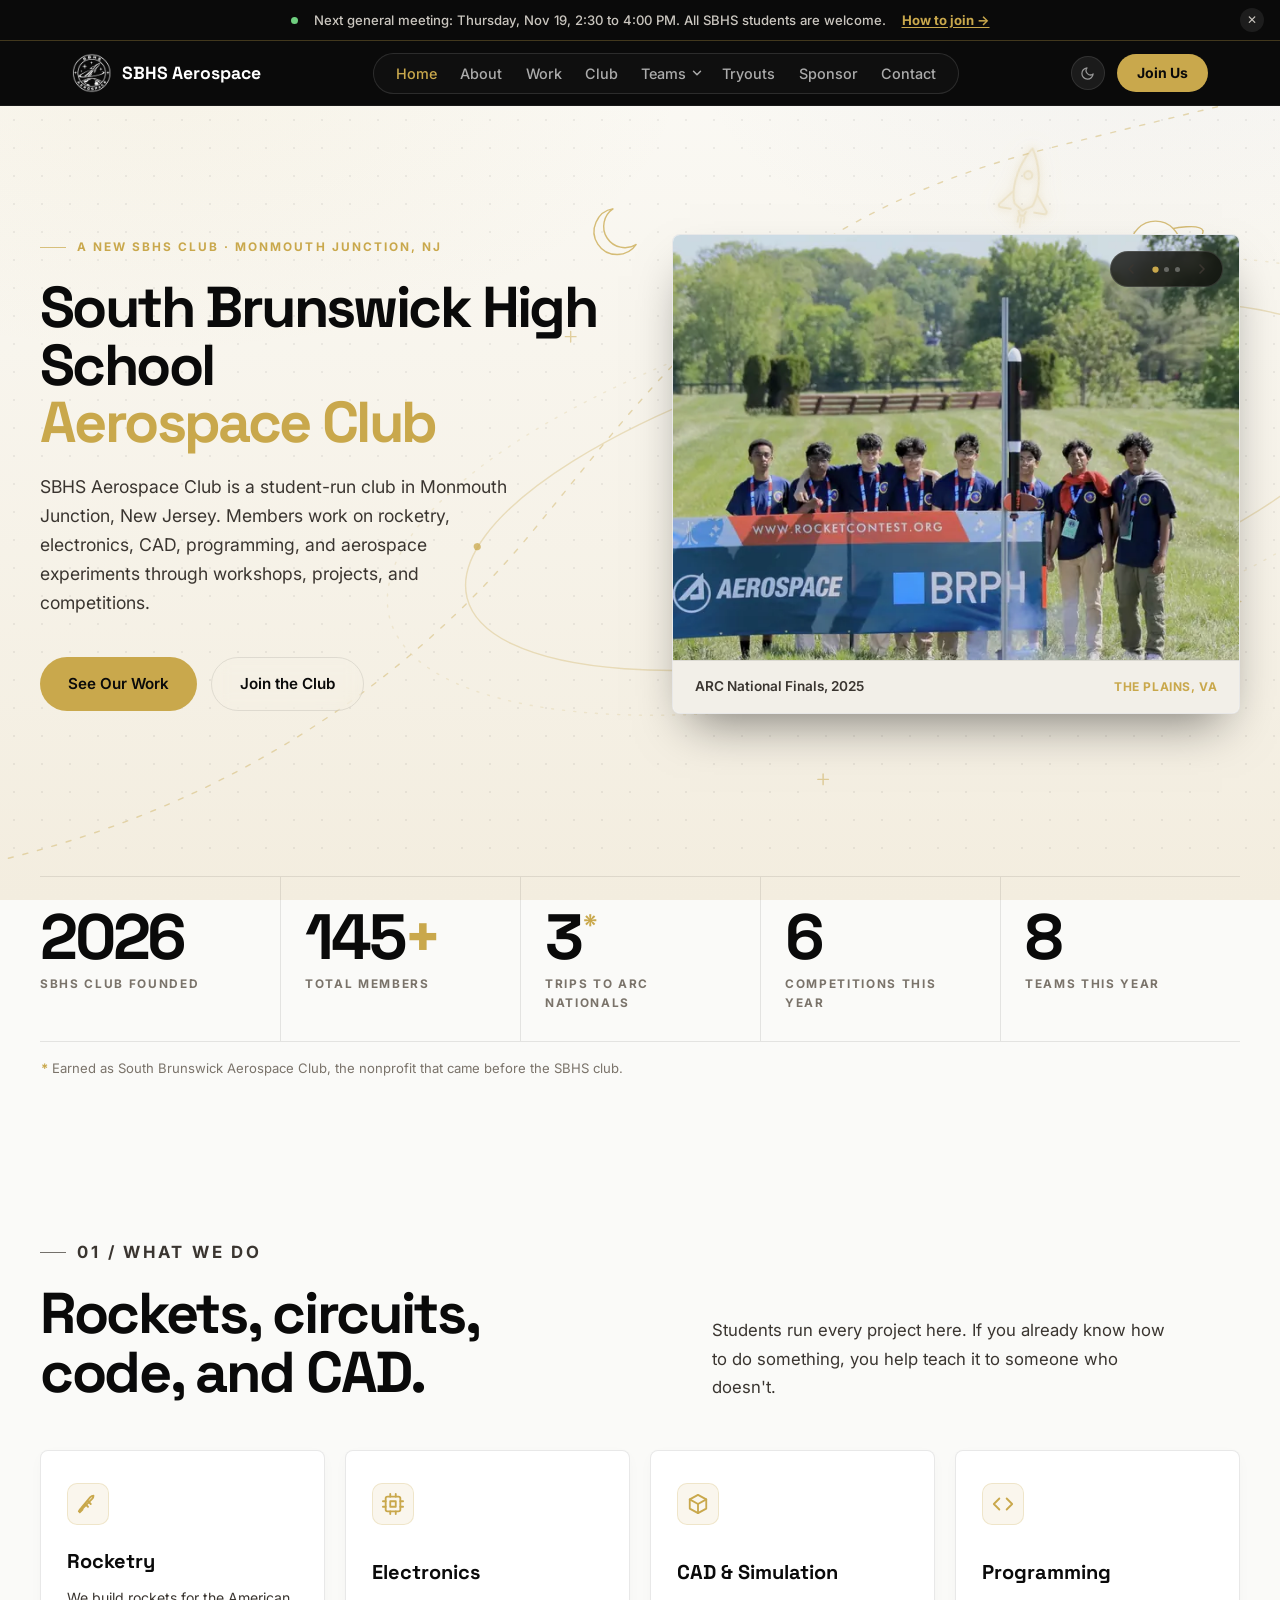
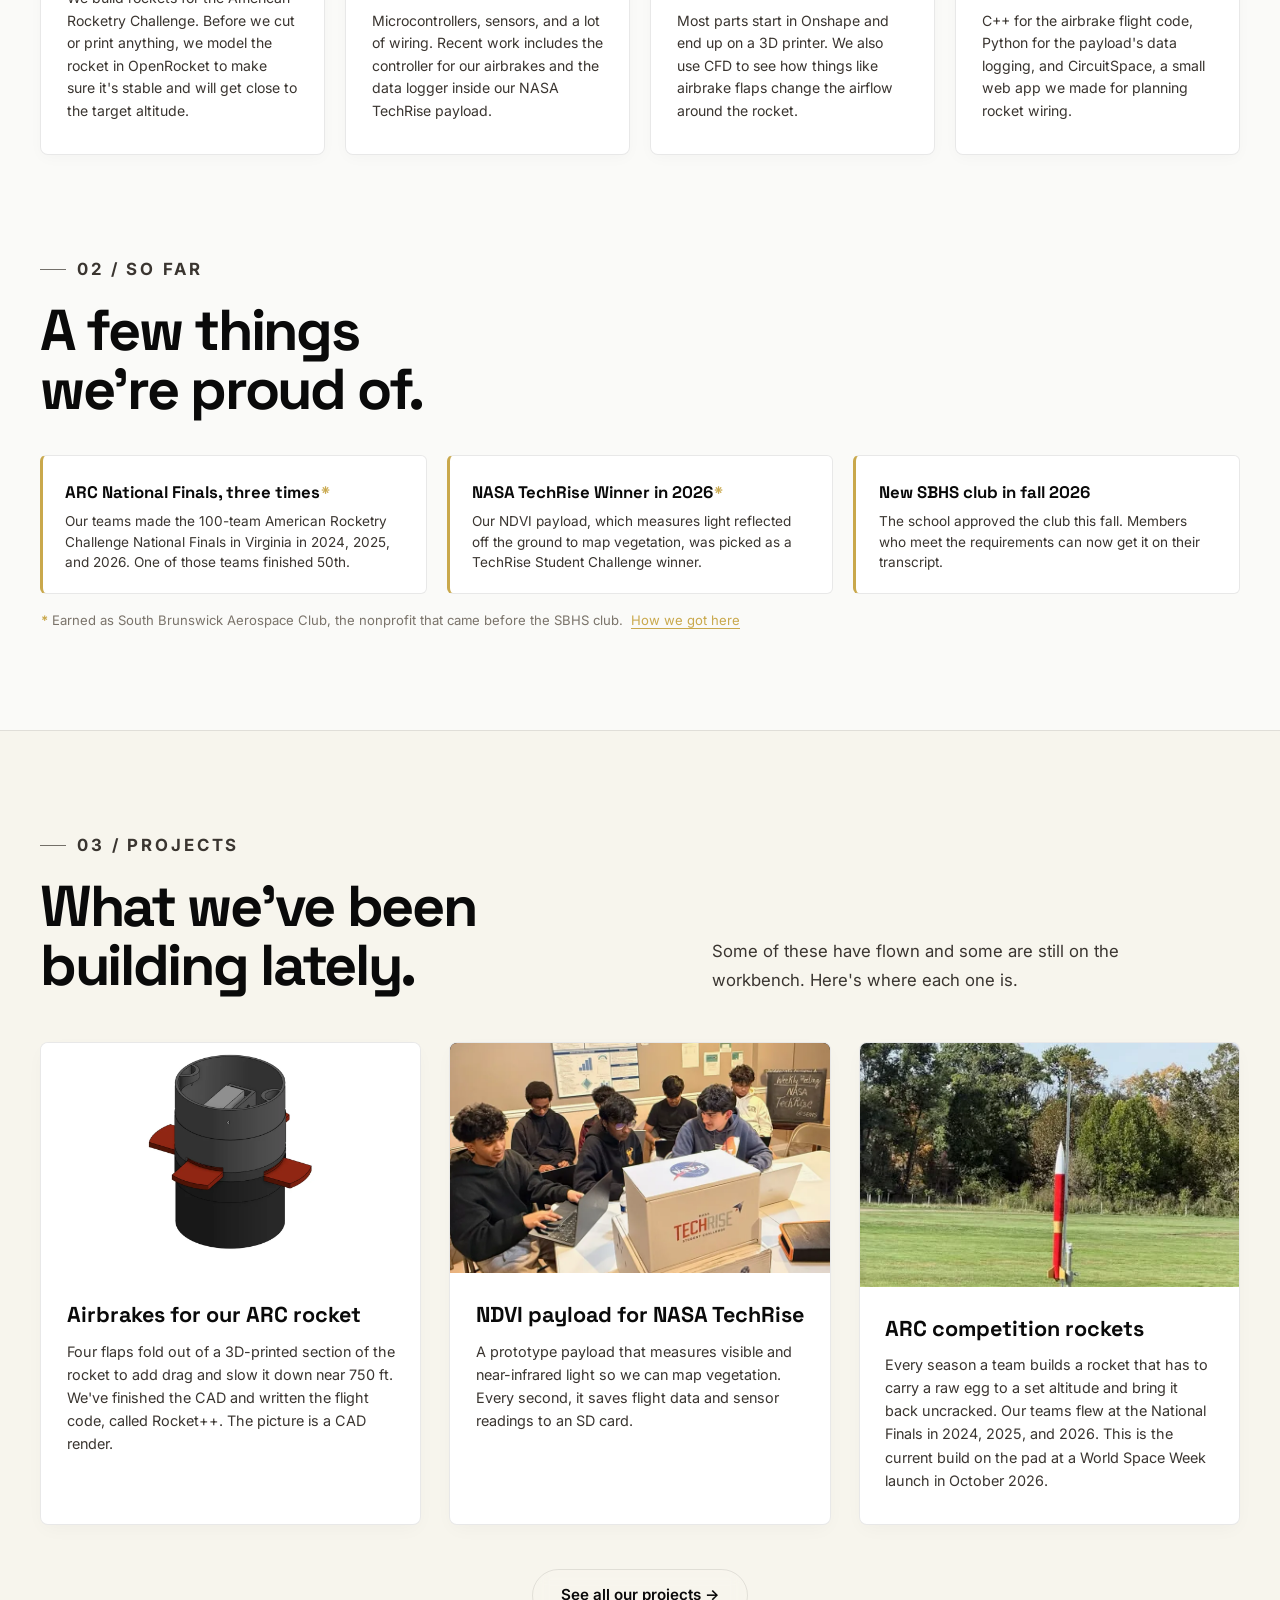
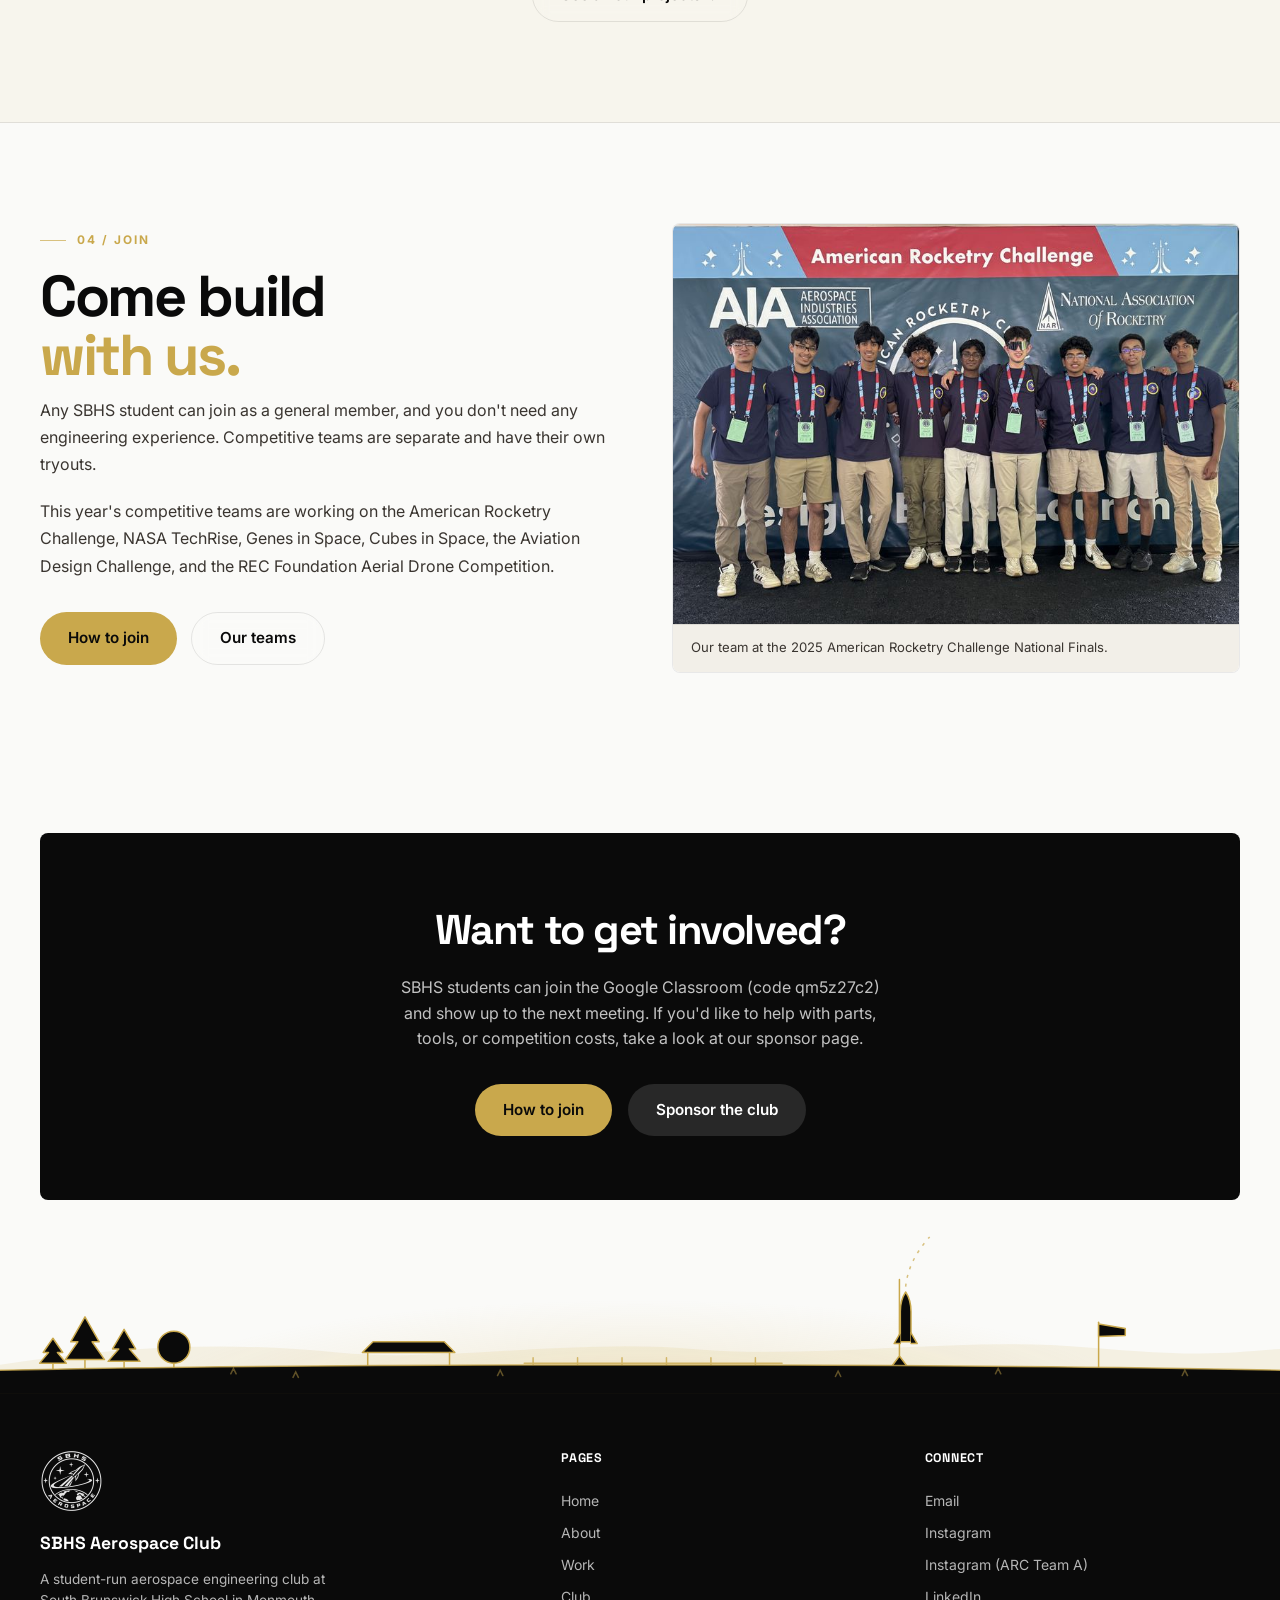
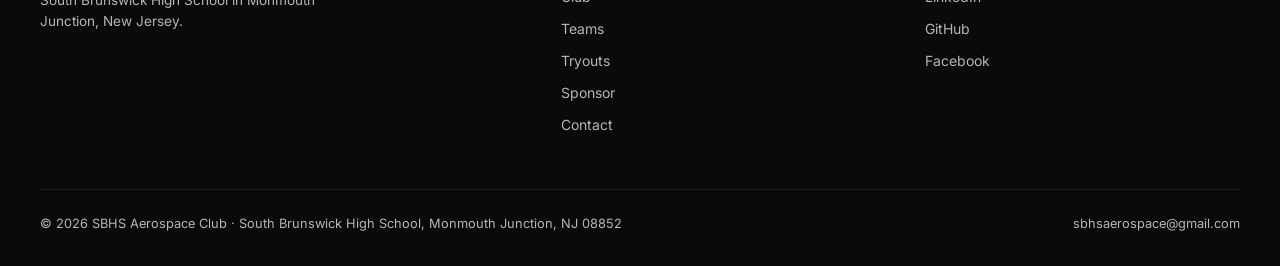
==== commit f4a7ee27: "feat: Update next meeting to Thursday, Nov 19" ====
--- a/index.html
+++ b/index.html
@@ -5,7 +5,7 @@
   <meta charset="UTF-8" />
 
   <meta name="viewport" content="width=device-width, initial-scale=1.0" />
-  <title>South Brunswick High School Aerospace Club | SBHS Rocketry</title>
+  <title>South Brunswick Aerospace Club | SBHS Rocketry</title>
   <meta name="description" content="South Brunswick High School Aerospace Club designs, builds, and launches competition rockets while exploring aerospace engineering, electronics, CAD, and rocketry." />
   <meta name="google-site-verification" content="ZS9qT9Q0eaQe0GyUdbL14xlJrhSv3LWljfJ9KugIZxM" />
   <meta name="robots" content="index, follow, max-image-preview:large" />
@@ -13,7 +13,7 @@
   <meta property="og:type" content="website" />
   <meta property="og:site_name" content="SBHS Aerospace Club" />
   <meta property="og:locale" content="en_US" />
-  <meta property="og:title" content="South Brunswick High School Aerospace Club | SBHS Rocketry" />
+  <meta property="og:title" content="South Brunswick Aerospace Club | SBHS Rocketry" />
   <meta property="og:description" content="South Brunswick High School Aerospace Club designs, builds, and launches competition rockets while exploring aerospace engineering, electronics, CAD, and rocketry." />
   <meta property="og:url" content="https://sbaerospace.vercel.app/" />
   <meta property="og:image" content="https://sbaerospace.vercel.app/assets/og/sbhs-aerospace-og.jpg" />
@@ -21,7 +21,7 @@
   <meta property="og:image:height" content="630" />
   <meta property="og:image:alt" content="SBHS Aerospace Club members behind the launch rail at the 2025 American Rocketry Challenge National Finals" />
   <meta name="twitter:card" content="summary_large_image" />
-  <meta name="twitter:title" content="South Brunswick High School Aerospace Club | SBHS Rocketry" />
+  <meta name="twitter:title" content="South Brunswick Aerospace Club | SBHS Rocketry" />
   <meta name="twitter:description" content="South Brunswick High School Aerospace Club designs, builds, and launches competition rockets while exploring aerospace engineering, electronics, CAD, and rocketry." />
   <meta name="twitter:image" content="https://sbaerospace.vercel.app/assets/og/sbhs-aerospace-og.jpg" />
   <meta name="twitter:image:alt" content="SBHS Aerospace Club members behind the launch rail at the 2025 American Rocketry Challenge National Finals" />
@@ -32,8 +32,8 @@
   <link rel="preconnect" href="https://fonts.googleapis.com" />
   <link rel="preconnect" href="https://fonts.gstatic.com" crossorigin />
   <link rel="stylesheet" href="https://fonts.googleapis.com/css2?family=Inter:wght@400;500;600;700&family=Space+Grotesk:wght@500;600;700&display=swap" />
-  <link rel="stylesheet" href="style.css?v=5.2" />
-  <script src="main.js?v=5.0" defer></script>
+  <link rel="stylesheet" href="style.css?v=4.10" />
+  <script src="main.js?v=4.10" defer></script>
   <script type="application/ld+json">
 [
   {
@@ -111,7 +111,7 @@
             <a href="teams.html#genes-in-space">Genes in Space (2 teams)</a>
             <a href="teams.html#aviation-design">Aviation Design Challenge</a>
             <a href="teams.html#cubes-in-space">Cubes in Space</a>
-            <a href="teams.html#drones-in-school">Drones in School Challenge</a>
+            <a href="teams.html#aerial-drone">REC Foundation Aerial Drone Competition</a>
           </div>
         </div>
         <a href="tryouts.html">Tryouts</a>
@@ -158,7 +158,7 @@
       <a href="teams.html#genes-in-space">Genes in Space (2 teams)</a>
       <a href="teams.html#aviation-design">Aviation Design Challenge</a>
       <a href="teams.html#cubes-in-space">Cubes in Space</a>
-      <a href="teams.html#drones-in-school">Drones in School Challenge</a>
+      <a href="teams.html#aerial-drone">REC Foundation Aerial Drone Competition</a>
     </div>
     <a href="tryouts.html">Tryouts</a>
     <a href="sponsor.html">Sponsor</a>
@@ -226,7 +226,6 @@
                   srcset="assets/photos/arc-2025-finals-launch-640.webp 640w, assets/photos/arc-2025-finals-launch-1200.webp 1200w"
                   sizes="(max-width: 900px) 100vw, 560px" width="1200" height="1114" fetchpriority="high"
                   alt="SBHS Aerospace Club members stand behind the launch rail as their rocket lifts off at the 2025 American Rocketry Challenge National Finals" />
-                <span class="photo-credit">Photo: American Rocketry Challenge</span>
               </div>
               <div class="hero-slide" data-title="NASA TechRise Winner, 2026" data-meta="SBHS">
                 <img src="assets/photos/techrise-team-certificate-1600.webp"
@@ -240,7 +239,6 @@
                   sizes="(max-width: 900px) 100vw, 560px" width="1000" height="1328" loading="lazy" decoding="async"
                   style="object-position: center 60%;"
                   alt="Club members watch their yellow-finned rocket leave the pad at the 2024 American Rocketry Challenge National Finals" />
-                <span class="photo-credit">Photo: American Rocketry Challenge</span>
               </div>
             </div>
 
@@ -279,7 +277,7 @@
       <div class="container">
         <dl class="stats-row reveal">
           <div class="stat"><dt>SBHS club founded</dt><dd>2026</dd></div>
-          <div class="stat"><dt>Total members</dt><dd>155<span>+</span></dd></div>
+          <div class="stat"><dt>Total members</dt><dd>145<span>+</span></dd></div>
           <div class="stat"><dt>Trips to ARC Nationals</dt><dd>3<span class="fn" aria-hidden="true">*</span></dd></div>
           <div class="stat"><dt>Competitions this year</dt><dd>6</dd></div>
           <div class="stat"><dt>Teams this year</dt><dd>8</dd></div>
@@ -454,7 +452,7 @@
             </p>
             <p style="color: var(--text-2); line-height: 1.7; margin-bottom: 2rem;">
               This year's competitive teams are working on the American Rocketry Challenge, NASA TechRise, Genes in
-              Space, Cubes in Space, the Aviation Design Challenge, and the Drones in School Challenge.
+              Space, Cubes in Space, the Aviation Design Challenge, and the REC Foundation Aerial Drone Competition.
             </p>
             <div style="display: flex; gap: 0.85rem; flex-wrap: wrap;">
               <a href="club.html#join" class="btn btn-primary">How to join</a>
@@ -465,7 +463,7 @@
             <figure class="photo-figure">
               <img src="assets/photos/arc-2025-finals-team-1400.jpg" srcset="assets/photos/arc-2025-finals-team-800.jpg 800w, assets/photos/arc-2025-finals-team-1400.jpg 1400w" sizes="(max-width: 860px) 100vw, 580px" width="1400" height="989" loading="lazy" decoding="async"
                 alt="Nine SBHS Aerospace Club members in matching navy shirts in front of the American Rocketry Challenge backdrop" />
-              <figcaption>Our team, competing as South Brunswick Aerospace Club, at the 2025 American Rocketry Challenge National Finals. <span class="figcaption-credit">Photo: American Rocketry Challenge</span></figcaption>
+              <figcaption>Our team at the 2025 American Rocketry Challenge National Finals.</figcaption>
             </figure>
           </div>
         </div>
@@ -541,8 +539,11 @@
       <div class="footer-col">
         <h4>Connect</h4>
         <a href="mailto:sbhsaerospace@gmail.com">Email</a>
+        <a href="https://www.instagram.com/sbaeroclub/" target="_blank" rel="noopener noreferrer">Instagram</a>
+        <a href="https://www.instagram.com/sbhs_aerospaceclub_team_a/" target="_blank" rel="noopener noreferrer">Instagram (ARC Team A)</a>
         <a href="https://www.linkedin.com/company/south-brunswick-high-school-aerospace" target="_blank" rel="noopener noreferrer">LinkedIn</a>
         <a href="https://github.com/SBAerospace" target="_blank" rel="noopener noreferrer">GitHub</a>
+        <a href="https://www.facebook.com/people/SB-Aerospace/61559474409905/" target="_blank" rel="noopener noreferrer">Facebook</a>
       </div>
     </div>
     <div class="footer-bottom">
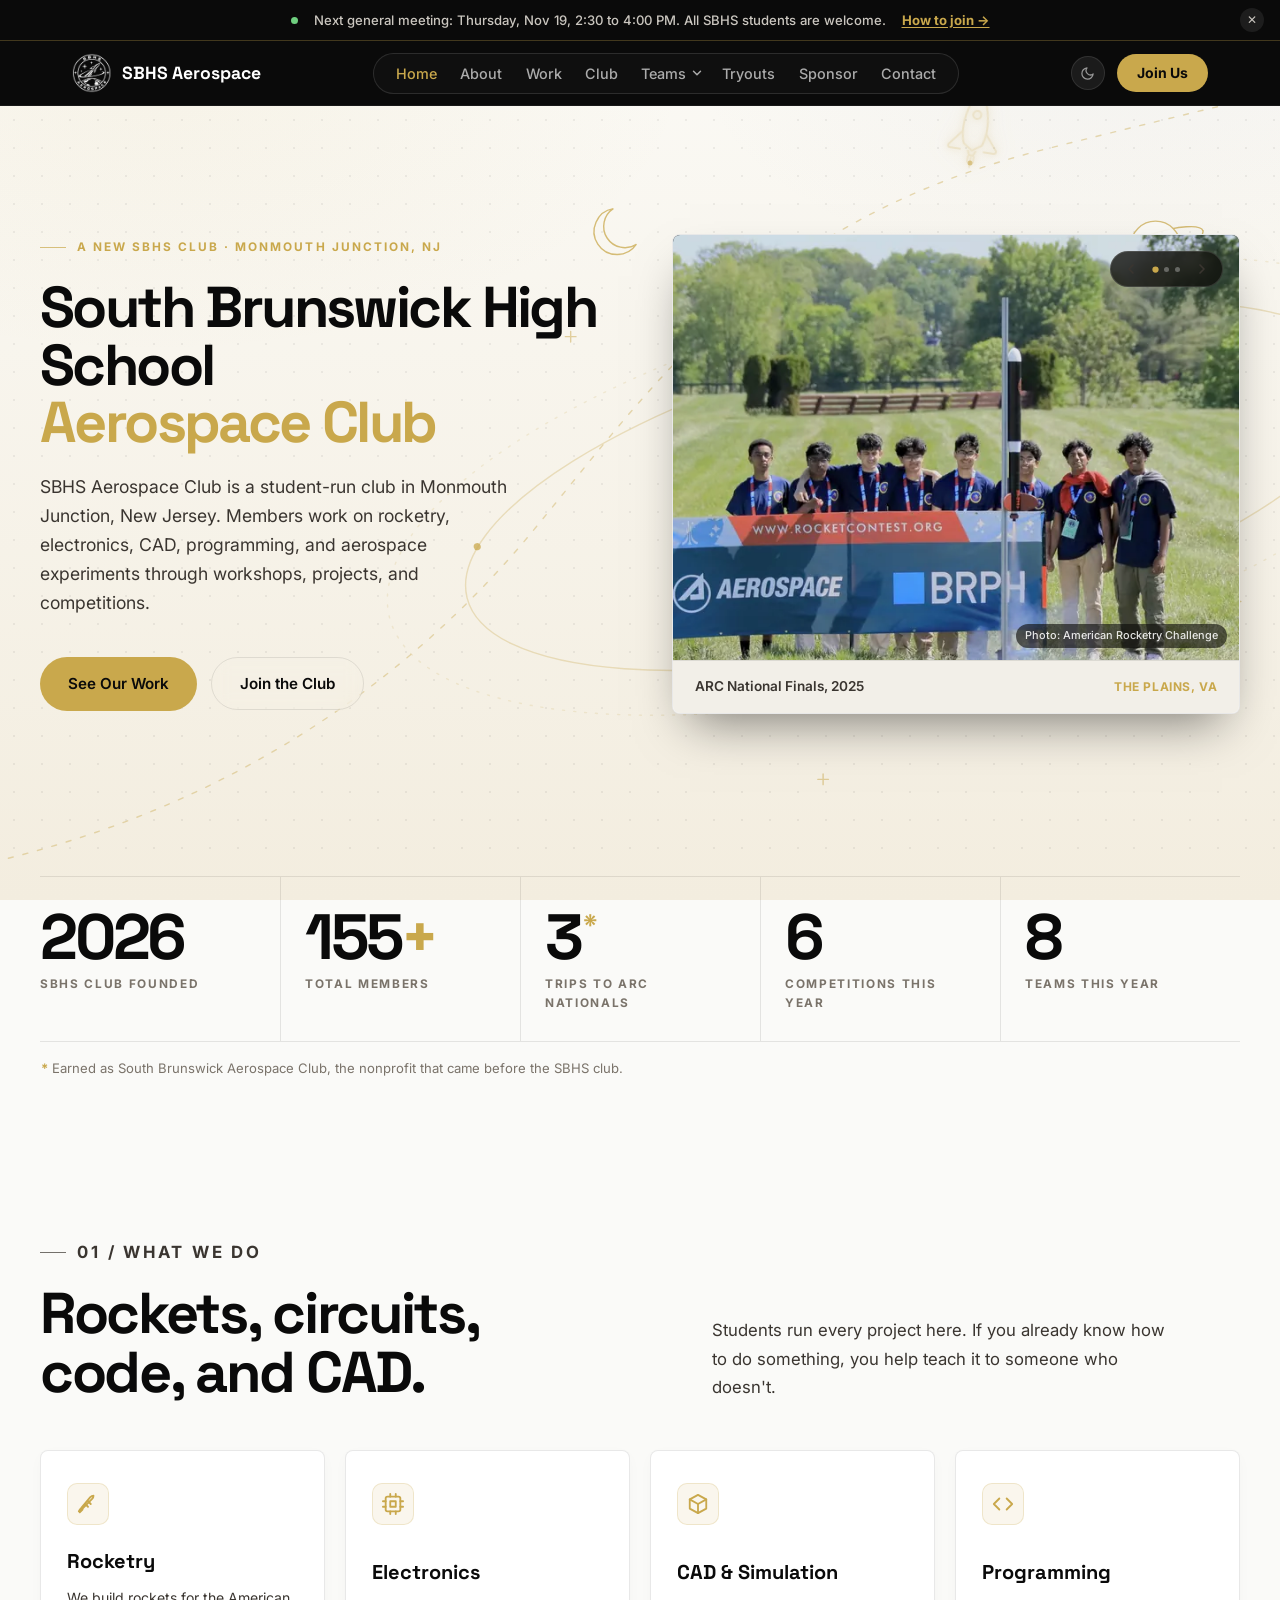
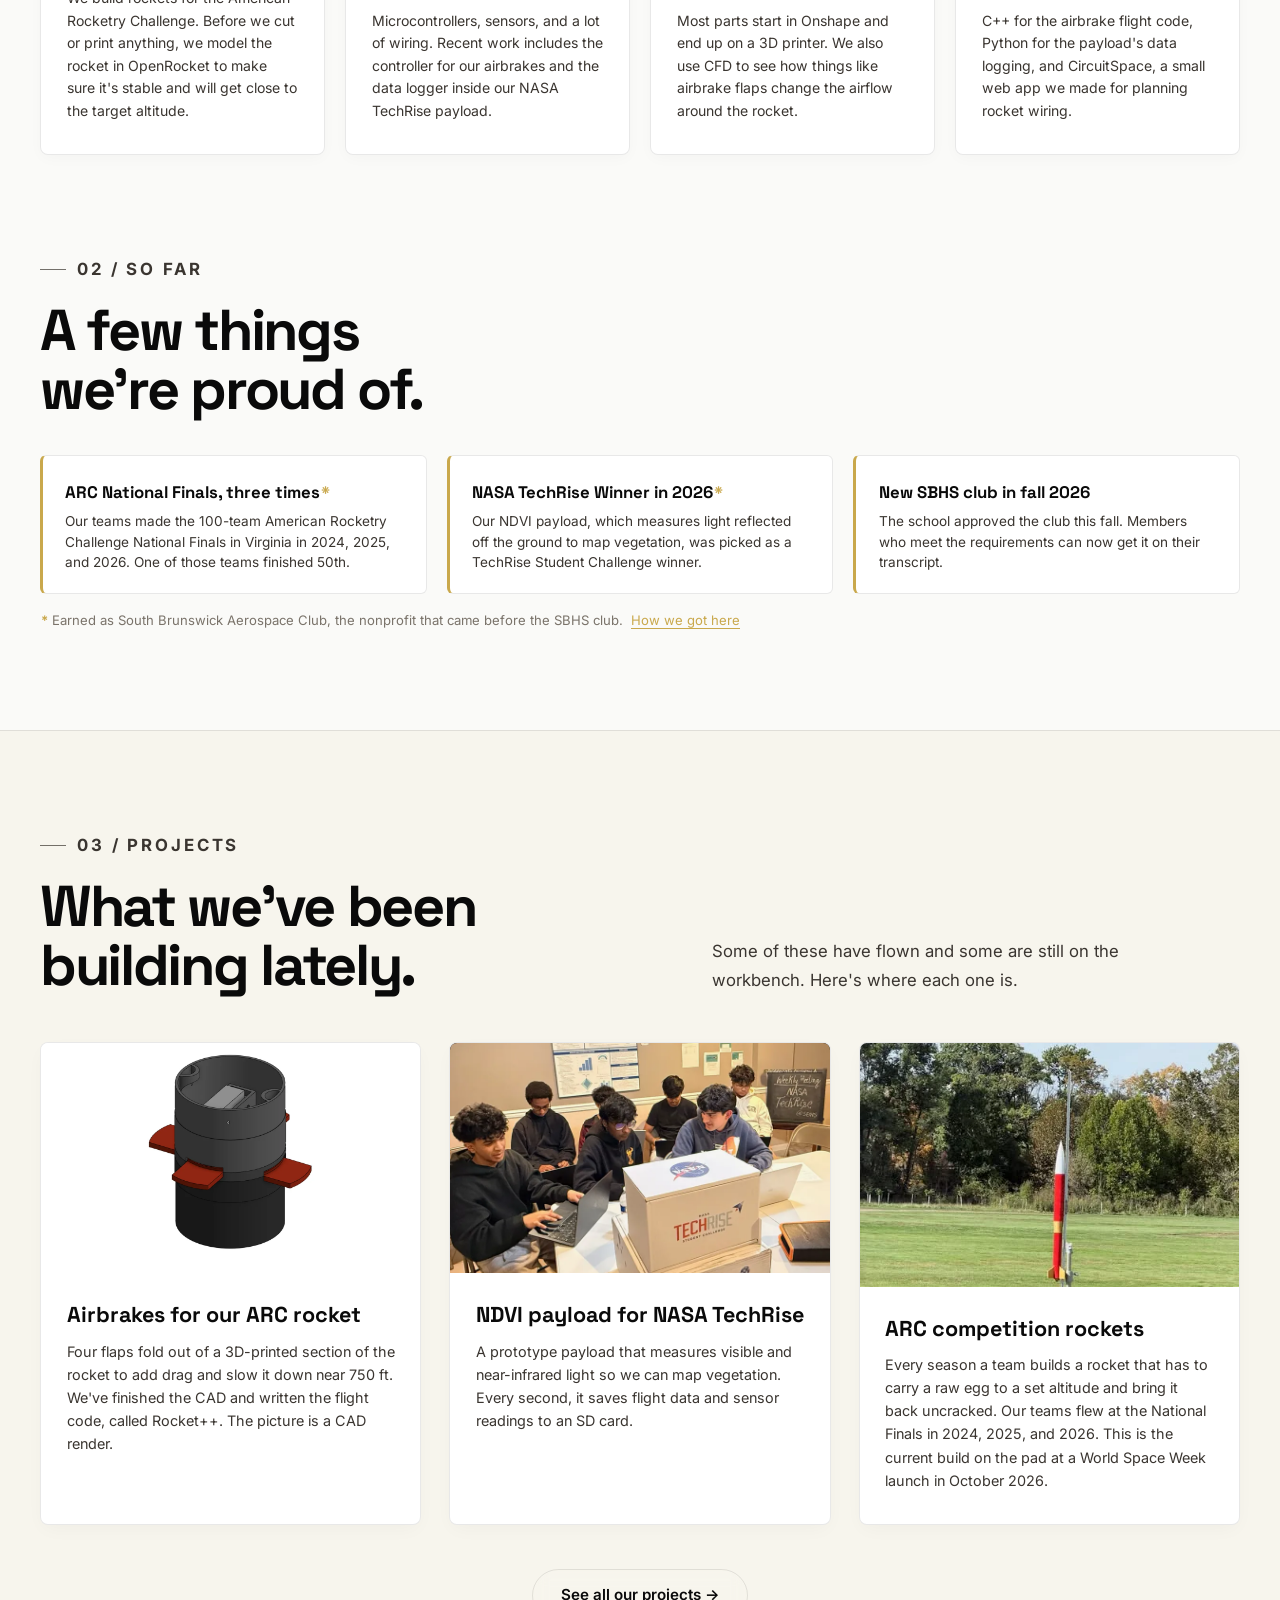
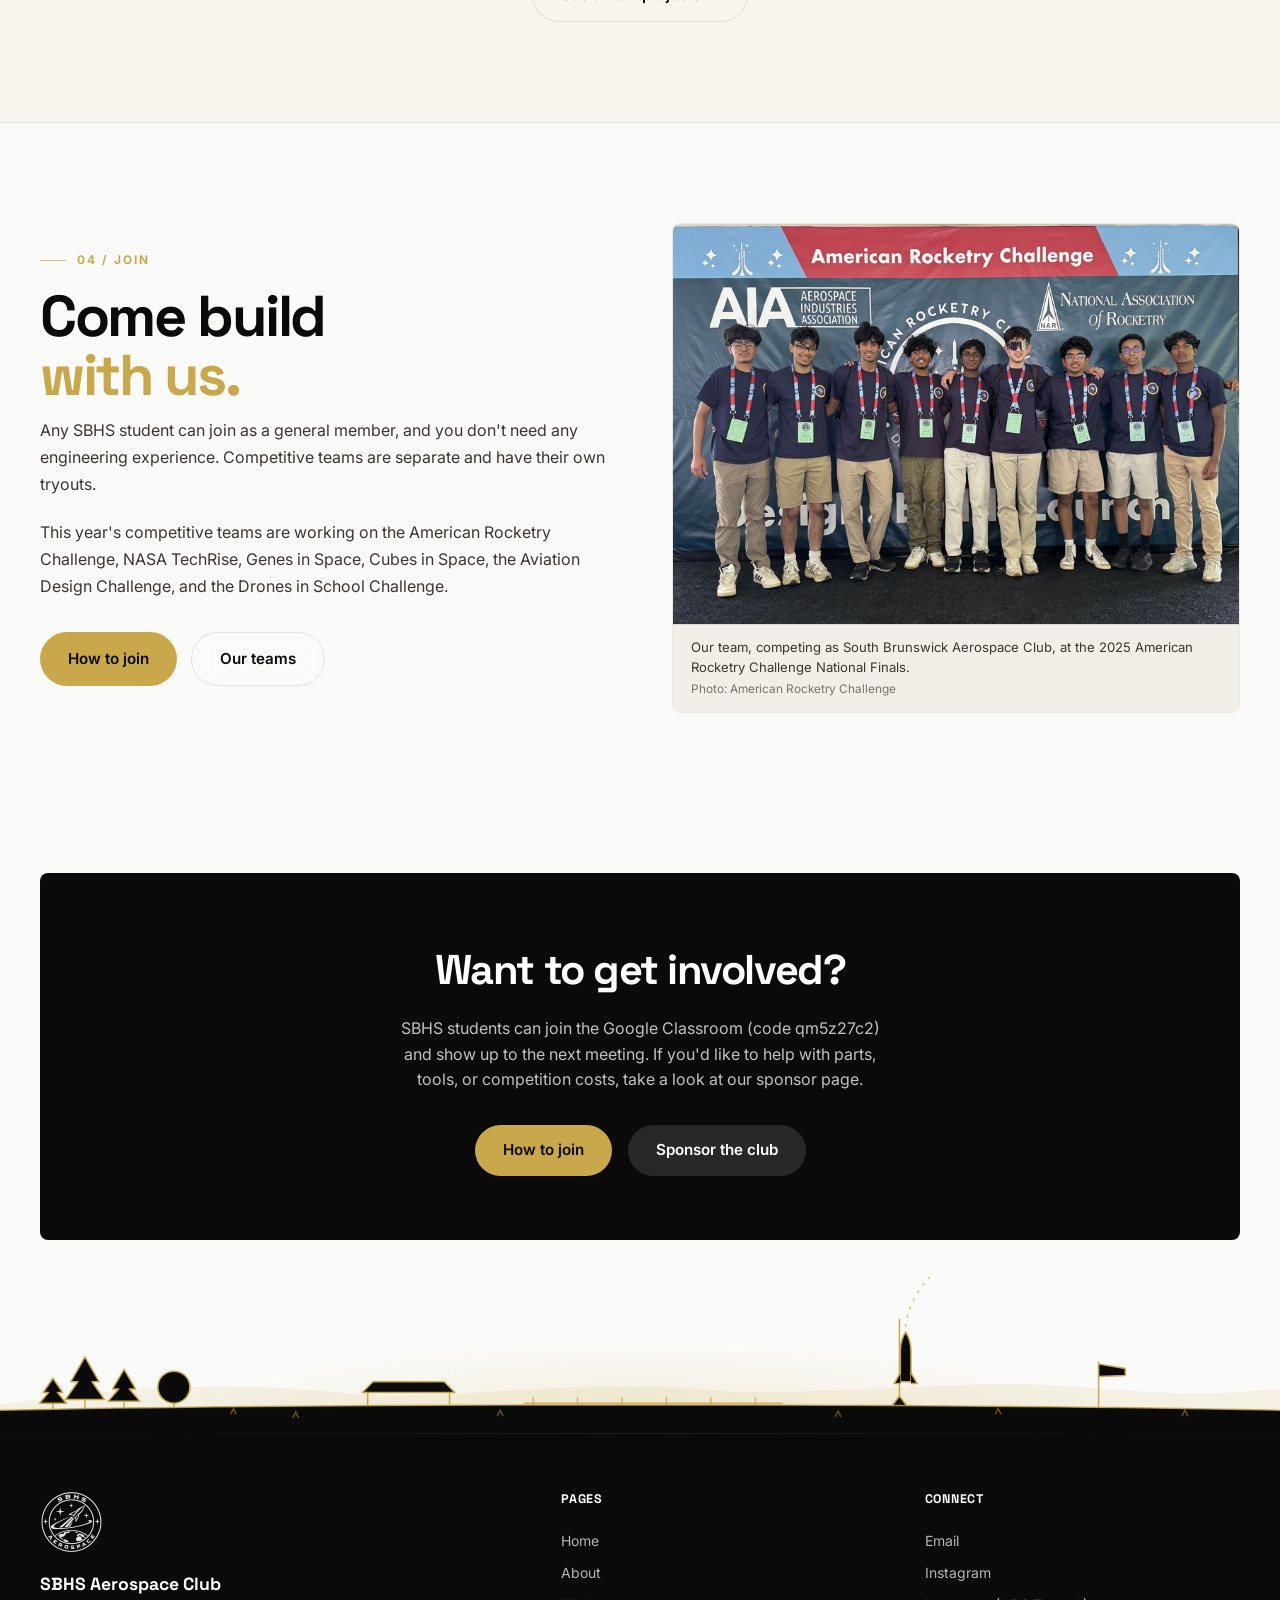
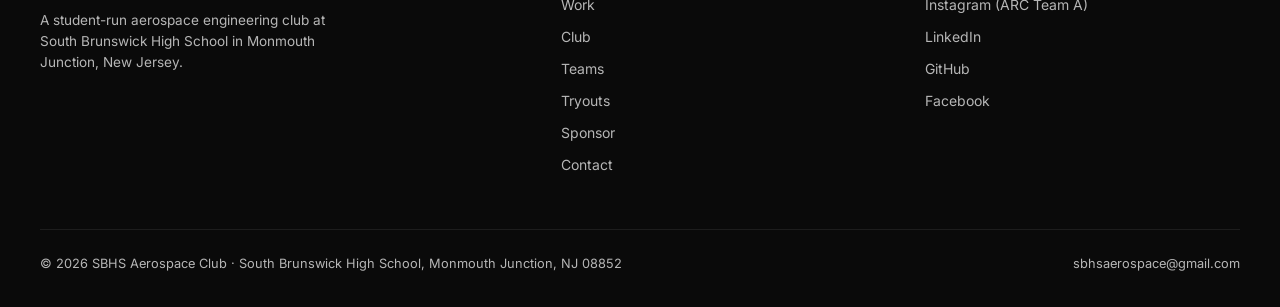
==== commit 9ca7a21a: "feat: Bring over roster, Drones in School, and 155+ member updates" ====
--- a/index.html
+++ b/index.html
@@ -5,7 +5,7 @@
   <meta charset="UTF-8" />
 
   <meta name="viewport" content="width=device-width, initial-scale=1.0" />
-  <title>South Brunswick Aerospace Club | SBHS Rocketry</title>
+  <title>South Brunswick High School Aerospace Club | SBHS Rocketry</title>
   <meta name="description" content="South Brunswick High School Aerospace Club designs, builds, and launches competition rockets while exploring aerospace engineering, electronics, CAD, and rocketry." />
   <meta name="google-site-verification" content="ZS9qT9Q0eaQe0GyUdbL14xlJrhSv3LWljfJ9KugIZxM" />
   <meta name="robots" content="index, follow, max-image-preview:large" />
@@ -13,7 +13,7 @@
   <meta property="og:type" content="website" />
   <meta property="og:site_name" content="SBHS Aerospace Club" />
   <meta property="og:locale" content="en_US" />
-  <meta property="og:title" content="South Brunswick Aerospace Club | SBHS Rocketry" />
+  <meta property="og:title" content="South Brunswick High School Aerospace Club | SBHS Rocketry" />
   <meta property="og:description" content="South Brunswick High School Aerospace Club designs, builds, and launches competition rockets while exploring aerospace engineering, electronics, CAD, and rocketry." />
   <meta property="og:url" content="https://sbaerospace.vercel.app/" />
   <meta property="og:image" content="https://sbaerospace.vercel.app/assets/og/sbhs-aerospace-og.jpg" />
@@ -21,7 +21,7 @@
   <meta property="og:image:height" content="630" />
   <meta property="og:image:alt" content="SBHS Aerospace Club members behind the launch rail at the 2025 American Rocketry Challenge National Finals" />
   <meta name="twitter:card" content="summary_large_image" />
-  <meta name="twitter:title" content="South Brunswick Aerospace Club | SBHS Rocketry" />
+  <meta name="twitter:title" content="South Brunswick High School Aerospace Club | SBHS Rocketry" />
   <meta name="twitter:description" content="South Brunswick High School Aerospace Club designs, builds, and launches competition rockets while exploring aerospace engineering, electronics, CAD, and rocketry." />
   <meta name="twitter:image" content="https://sbaerospace.vercel.app/assets/og/sbhs-aerospace-og.jpg" />
   <meta name="twitter:image:alt" content="SBHS Aerospace Club members behind the launch rail at the 2025 American Rocketry Challenge National Finals" />
@@ -32,8 +32,8 @@
   <link rel="preconnect" href="https://fonts.googleapis.com" />
   <link rel="preconnect" href="https://fonts.gstatic.com" crossorigin />
   <link rel="stylesheet" href="https://fonts.googleapis.com/css2?family=Inter:wght@400;500;600;700&family=Space+Grotesk:wght@500;600;700&display=swap" />
-  <link rel="stylesheet" href="style.css?v=4.10" />
-  <script src="main.js?v=4.10" defer></script>
+  <link rel="stylesheet" href="style.css?v=5.3" />
+  <script src="main.js?v=5.3" defer></script>
   <script type="application/ld+json">
 [
   {
@@ -111,7 +111,7 @@
             <a href="teams.html#genes-in-space">Genes in Space (2 teams)</a>
             <a href="teams.html#aviation-design">Aviation Design Challenge</a>
             <a href="teams.html#cubes-in-space">Cubes in Space</a>
-            <a href="teams.html#aerial-drone">REC Foundation Aerial Drone Competition</a>
+            <a href="teams.html#drones-in-school">Drones in School Challenge</a>
           </div>
         </div>
         <a href="tryouts.html">Tryouts</a>
@@ -158,7 +158,7 @@
       <a href="teams.html#genes-in-space">Genes in Space (2 teams)</a>
       <a href="teams.html#aviation-design">Aviation Design Challenge</a>
       <a href="teams.html#cubes-in-space">Cubes in Space</a>
-      <a href="teams.html#aerial-drone">REC Foundation Aerial Drone Competition</a>
+      <a href="teams.html#drones-in-school">Drones in School Challenge</a>
     </div>
     <a href="tryouts.html">Tryouts</a>
     <a href="sponsor.html">Sponsor</a>
@@ -226,6 +226,7 @@
                   srcset="assets/photos/arc-2025-finals-launch-640.webp 640w, assets/photos/arc-2025-finals-launch-1200.webp 1200w"
                   sizes="(max-width: 900px) 100vw, 560px" width="1200" height="1114" fetchpriority="high"
                   alt="SBHS Aerospace Club members stand behind the launch rail as their rocket lifts off at the 2025 American Rocketry Challenge National Finals" />
+                <span class="photo-credit">Photo: American Rocketry Challenge</span>
               </div>
               <div class="hero-slide" data-title="NASA TechRise Winner, 2026" data-meta="SBHS">
                 <img src="assets/photos/techrise-team-certificate-1600.webp"
@@ -239,6 +240,7 @@
                   sizes="(max-width: 900px) 100vw, 560px" width="1000" height="1328" loading="lazy" decoding="async"
                   style="object-position: center 60%;"
                   alt="Club members watch their yellow-finned rocket leave the pad at the 2024 American Rocketry Challenge National Finals" />
+                <span class="photo-credit">Photo: American Rocketry Challenge</span>
               </div>
             </div>
 
@@ -277,7 +279,7 @@
       <div class="container">
         <dl class="stats-row reveal">
           <div class="stat"><dt>SBHS club founded</dt><dd>2026</dd></div>
-          <div class="stat"><dt>Total members</dt><dd>145<span>+</span></dd></div>
+          <div class="stat"><dt>Total members</dt><dd>155<span>+</span></dd></div>
           <div class="stat"><dt>Trips to ARC Nationals</dt><dd>3<span class="fn" aria-hidden="true">*</span></dd></div>
           <div class="stat"><dt>Competitions this year</dt><dd>6</dd></div>
           <div class="stat"><dt>Teams this year</dt><dd>8</dd></div>
@@ -452,7 +454,7 @@
             </p>
             <p style="color: var(--text-2); line-height: 1.7; margin-bottom: 2rem;">
               This year's competitive teams are working on the American Rocketry Challenge, NASA TechRise, Genes in
-              Space, Cubes in Space, the Aviation Design Challenge, and the REC Foundation Aerial Drone Competition.
+              Space, Cubes in Space, the Aviation Design Challenge, and the Drones in School Challenge.
             </p>
             <div style="display: flex; gap: 0.85rem; flex-wrap: wrap;">
               <a href="club.html#join" class="btn btn-primary">How to join</a>
@@ -463,7 +465,7 @@
             <figure class="photo-figure">
               <img src="assets/photos/arc-2025-finals-team-1400.jpg" srcset="assets/photos/arc-2025-finals-team-800.jpg 800w, assets/photos/arc-2025-finals-team-1400.jpg 1400w" sizes="(max-width: 860px) 100vw, 580px" width="1400" height="989" loading="lazy" decoding="async"
                 alt="Nine SBHS Aerospace Club members in matching navy shirts in front of the American Rocketry Challenge backdrop" />
-              <figcaption>Our team at the 2025 American Rocketry Challenge National Finals.</figcaption>
+              <figcaption>Our team, competing as South Brunswick Aerospace Club, at the 2025 American Rocketry Challenge National Finals. <span class="figcaption-credit">Photo: American Rocketry Challenge</span></figcaption>
             </figure>
           </div>
         </div>
--- a/style.css
+++ b/style.css
@@ -633,20 +633,6 @@
   object-fit: cover;
   display: block;
 }
-/* Photo credit for pictures we didn't take, sitting in the bottom corner of the photo */
-.photo-credit {
-  position: absolute;
-  right: 0.75rem;
-  bottom: 0.75rem;
-  padding: 0.2rem 0.55rem;
-  font-size: 0.68rem;
-  font-weight: 500;
-  color: rgba(255,255,255,0.88);
-  background: rgba(14, 13, 10, 0.62);
-  border-radius: 999px;
-  pointer-events: none;
-}
-.figcaption-credit { display: block; margin-top: 0.2rem; font-size: 0.74rem; color: var(--text-muted); }
 .hero-slideshow-controls {
   position: absolute;
   top: 1rem;
@@ -1710,82 +1696,26 @@
 }
 
 /* ─── CLUB PAGE: BOARD ───────────────────────────────────── */
-/* Each role has its own color for the card border, initials, and title; the president keeps gold */
-:root { --role-vp: #6E7C8E; --role-captain: #3D7BC2; --role-ops: #B0643A; }
-[data-theme="dark"] { --role-vp: #AEB9C6; --role-captain: #6FA4E2; --role-ops: #D98E5F; }
+.board-officers, .board-members {
+  display: grid; grid-template-columns: repeat(3, 1fr); gap: 1.25rem;
+  max-width: 900px; margin: 0 auto;
+}
+.board-officers { margin-bottom: 1.25rem; }
 .board-card {
-  --role: var(--accent);
-  background: var(--bg-card); border: 1px solid var(--role);
+  background: var(--bg-card); border: 1px solid var(--border);
   border-radius: var(--radius-md); padding: 1.5rem 1.25rem; text-align: center;
 }
-.board-card-vp { --role: var(--role-vp); }
-.board-card-captain { --role: var(--role-captain); }
-.board-card-ops { --role: var(--role-ops); }
-.board-card .team-initials {
-  margin: 0 auto 0.9rem; color: var(--role); border-color: var(--role);
-  background: color-mix(in srgb, var(--role) 12%, transparent);
-}
+.board-card .team-initials { margin: 0 auto 0.9rem; }
 .board-card h3 { font-family: var(--font-head); font-size: 1.05rem; font-weight: 700; }
 .board-role {
-  margin-top: 0.3rem; font-size: 0.75rem; font-weight: 700; color: var(--role);
+  margin-top: 0.3rem; font-size: 0.75rem; font-weight: 700; color: var(--accent);
   text-transform: uppercase; letter-spacing: 0.05em;
 }
-.board-card-lead { padding: 1.6rem 1.4rem; box-shadow: 0 0 0 4px var(--accent-bg); }
-.board-card-lead .team-initials { width: 56px; height: 56px; font-size: 1.1rem; }
-.board-card-lead h3 { font-size: 1.25rem; }
-.board-card-lead .board-role { font-size: 0.78rem; }
-.board-card-lead .board-teams { font-size: 0.85rem; line-height: 1.5; margin-top: 0.45rem; }
-
-/* Org chart: one tier per level. A spine drops from the tier above, a bar
-   spans the centers of the first and last card, and short stubs reach each card. */
-.org-chart { --stub: 14px; --drop: 4.25rem; --gap: 1rem; --org-line: rgba(201,168,76,0.6); max-width: 1060px; margin: 0 auto; }
-.org-tier { position: relative; }
-.org-tier + .org-tier { padding-top: var(--drop); }
-.org-tier + .org-tier::before {
-  content: ""; position: absolute; left: 50%; top: var(--stub);
-  height: calc(var(--drop) - 2 * var(--stub)); border-left: 1px solid var(--org-line);
-}
-.org-tier-label {
-  position: absolute; left: 50%; top: calc(var(--drop) / 2); transform: translate(-50%, -50%); z-index: 1;
-  padding: 0.2rem 0.75rem; font-size: 0.68rem; font-weight: 700; letter-spacing: 0.08em; text-transform: uppercase;
-  white-space: nowrap; color: var(--text-muted); background: var(--bg-card);
-  border: 1px solid var(--border); border-radius: var(--radius-pill);
-}
-.org-row {
-  position: relative; display: grid; grid-template-columns: repeat(var(--cols), 1fr);
-  gap: var(--gap); margin: 0 auto;
-}
-.org-row::before, .org-row::after {
-  content: ""; position: absolute; border-top: 1px solid var(--org-line);
-  left: calc((100% - (var(--cols) - 1) * var(--gap)) / (2 * var(--cols)));
-  right: calc((100% - (var(--cols) - 1) * var(--gap)) / (2 * var(--cols)));
-}
-.org-row::before { top: calc(-1 * var(--stub)); }
-.org-row::after { top: calc(100% + var(--stub)); }
-.org-row .board-card { position: relative; }
-.org-row .board-card::before, .org-row .board-card::after {
-  content: ""; position: absolute; left: 50%; height: var(--stub); border-left: 1px solid var(--org-line);
-}
-.org-row .board-card::before { bottom: 100%; }
-.org-row .board-card::after { top: 100%; }
-.org-tier:first-child .org-row::before, .org-tier:first-child .board-card::before,
-.org-tier:last-child .org-row::after, .org-tier:last-child .board-card::after { display: none; }
-.org-row-wide .board-card { padding: 1.4rem 0.85rem; }
-/* Once the captains wrap, bars would point at the wrong cards, so just keep the spine */
-@media (max-width: 900px) {
-  .org-row-wide { display: flex; flex-wrap: wrap; justify-content: center; }
-  .org-row-wide .board-card { flex: 0 1 calc((100% - 2 * var(--gap)) / 3); }
-  .org-row::before, .org-row::after,
-  .org-row .board-card::before, .org-row .board-card::after { display: none; }
-  .org-tier + .org-tier::before { top: 0; height: var(--drop); }
-}
 @media (max-width: 560px) {
-  .org-chart { --gap: 0.75rem; --drop: 3.5rem; }
-  .org-row-wide .board-card { flex-basis: calc((100% - var(--gap)) / 2); }
-  .board-card, .org-row-wide .board-card { padding: 1.1rem 0.75rem; }
+  .board-officers, .board-members { grid-template-columns: 1fr 1fr; gap: 0.75rem; }
+  .board-officers .board-card:first-child { grid-column: 1 / -1; }
+  .board-card { padding: 1.1rem 0.75rem; }
   .board-card h3 { font-size: 0.95rem; }
-  .board-card-lead { padding: 1.3rem 1rem; }
-  .board-card-lead h3 { font-size: 1.1rem; }
 }
 
 /* Competition table: name links to the team's section on the Teams page */
@@ -1880,29 +1810,7 @@
 .join-code-row { display: flex; align-items: center; gap: 0.6rem; flex-wrap: wrap; margin: 0.25rem 0 0.4rem; }
 .join-step .classroom-code { font-size: 1.45rem; padding: 0.5rem 0.9rem; }
 .join-step .btn { padding: 0.65rem 1.3rem; font-size: 0.9rem; }
-.meeting-countdown { display: flex; flex-direction: column; gap: 0.5rem; }
-.join-step .meeting-next strong { color: var(--text); }
-.countdown { display: flex; gap: 0.5rem; }
-.countdown div {
-  min-width: 3.4rem; padding: 0.5rem 0.45rem; text-align: center;
-  background: var(--accent-bg); border: 1px solid var(--accent); border-radius: var(--radius-sm);
-}
-.countdown span {
-  display: block; font-family: var(--font-head); font-size: 1.35rem; font-weight: 700;
-  line-height: 1.1; color: var(--text); font-variant-numeric: tabular-nums;
-}
-.countdown small {
-  display: block; margin-top: 0.15rem; font-size: 0.62rem; font-weight: 700;
-  letter-spacing: 0.06em; text-transform: uppercase; color: var(--text-muted);
-}
-/* While a meeting is going on, the timers swap for a "happening now" line */
-.countdown-live { display: none; font-weight: 700; }
-.join-step .countdown-live { color: var(--accent); }
-.is-live > .countdown, .is-live > .announce-timer { display: none; }
-.is-live > .countdown-live { display: block; }
-.announce-countdown { margin-left: 0.35rem; }
-.announce-countdown.is-live > .countdown-live { display: inline; color: var(--accent); }
-.announce-timer { color: var(--accent); font-weight: 600; font-variant-numeric: tabular-nums; white-space: nowrap; }
+.join-dates li { font-weight: 700; color: var(--text); padding: 0.15rem 0; }
 .join-subhead { font-family: var(--font-head); font-size: 1.15rem; font-weight: 700; margin: 2.75rem 0 1rem; }
 @media (max-width: 860px) { .join-steps { grid-template-columns: 1fr; } }
 /* The chevron's padding and icon whitespace made the gap after "Teams" look wider than the rest */
@@ -2166,3 +2074,18 @@
   .roster-groups { grid-template-columns: 1fr; }
   .roster-groups.single .member-list { columns: 1; }
 }
+
+/* ─── Photo credits ─────────────────────────────────────── */
+.photo-credit {
+  position: absolute;
+  right: 0.75rem;
+  bottom: 0.75rem;
+  padding: 0.2rem 0.55rem;
+  font-size: 0.68rem;
+  font-weight: 500;
+  color: rgba(255,255,255,0.88);
+  background: rgba(14, 13, 10, 0.62);
+  border-radius: 999px;
+  pointer-events: none;
+}
+.figcaption-credit { display: block; margin-top: 0.2rem; font-size: 0.74rem; color: var(--text-muted); }
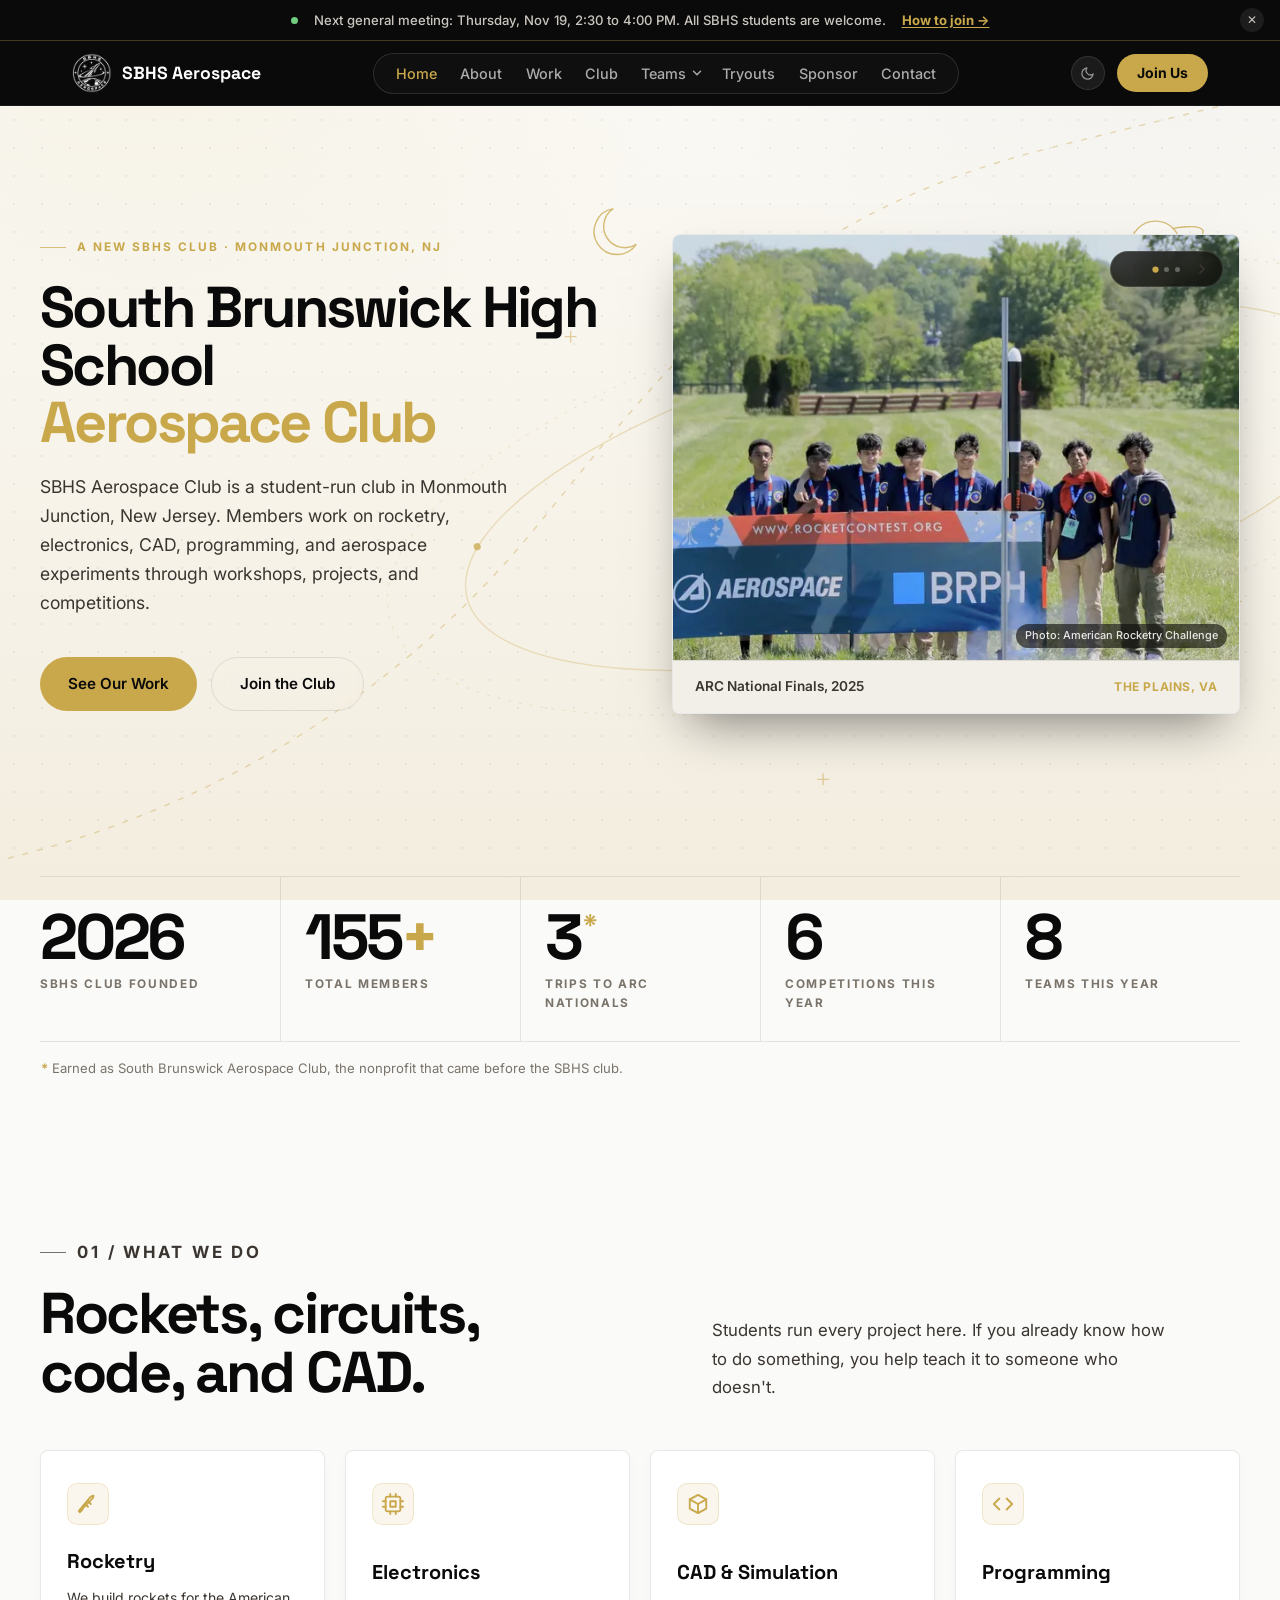
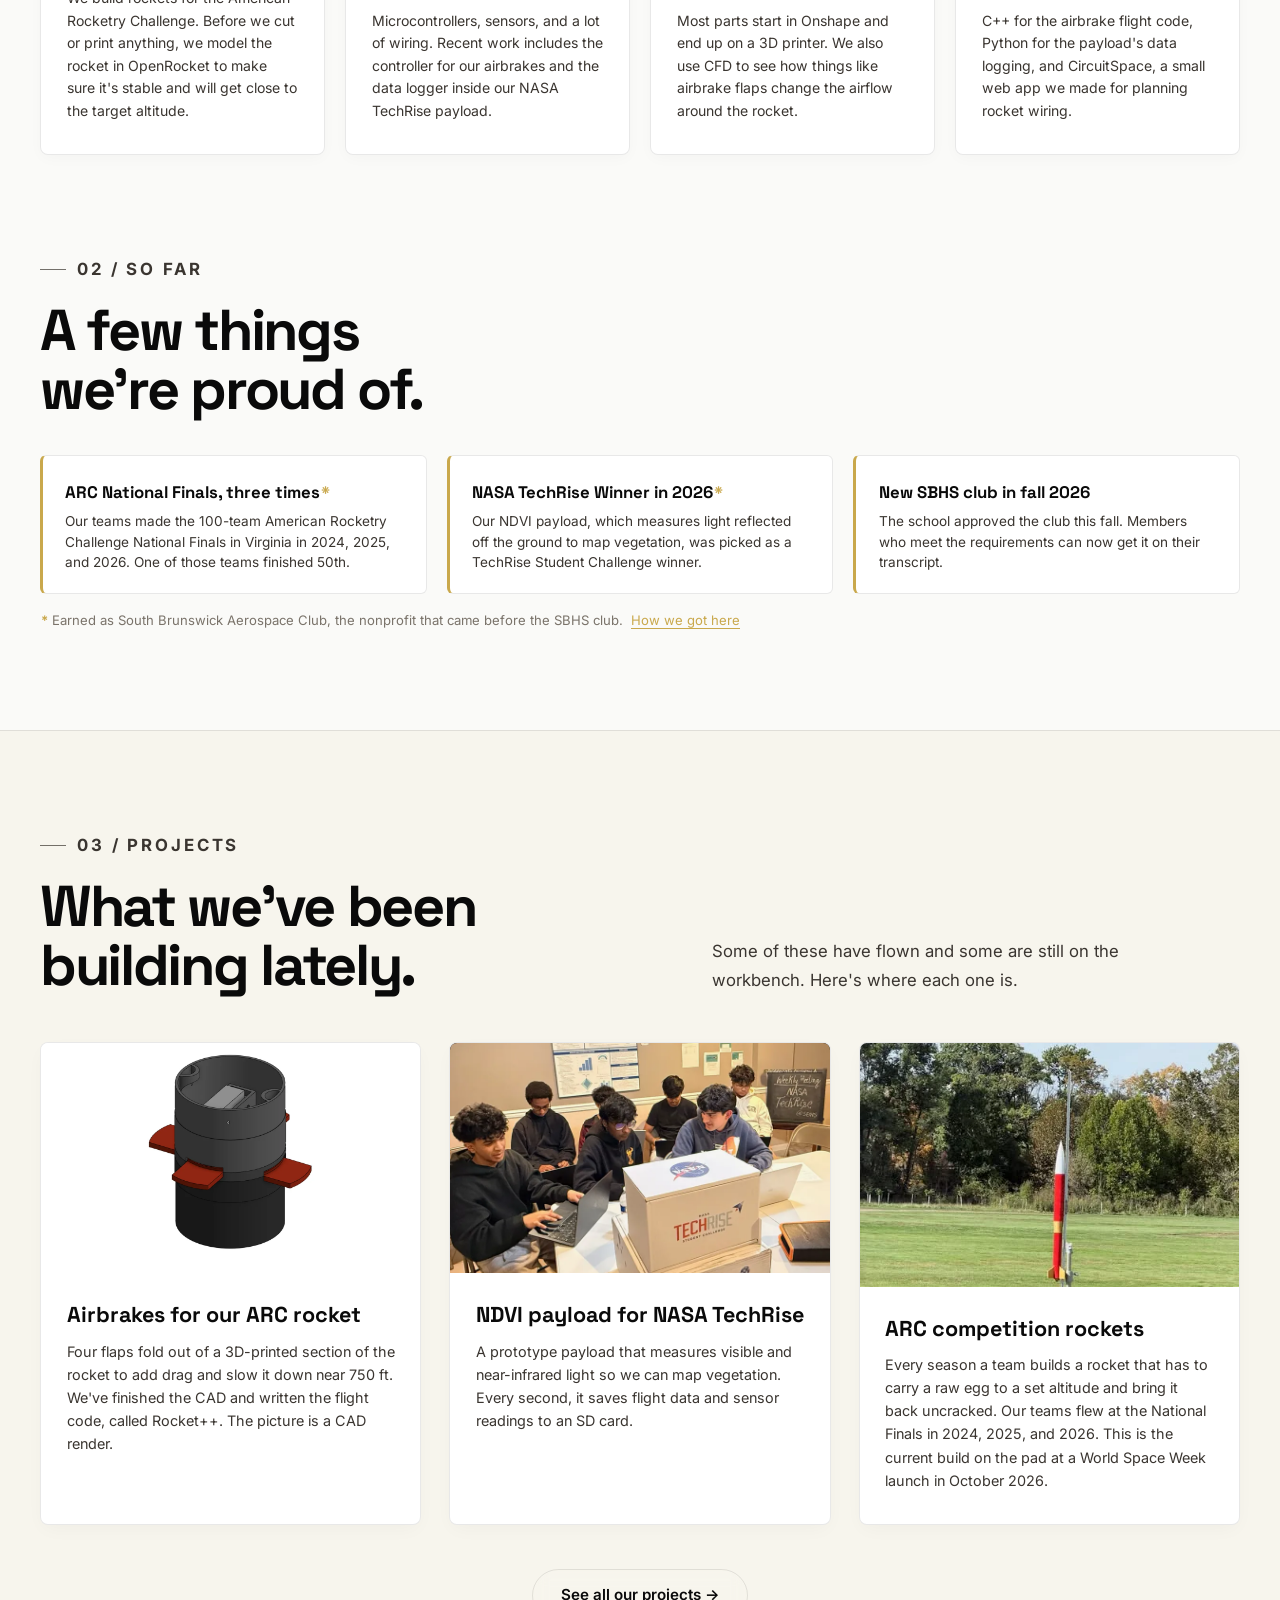
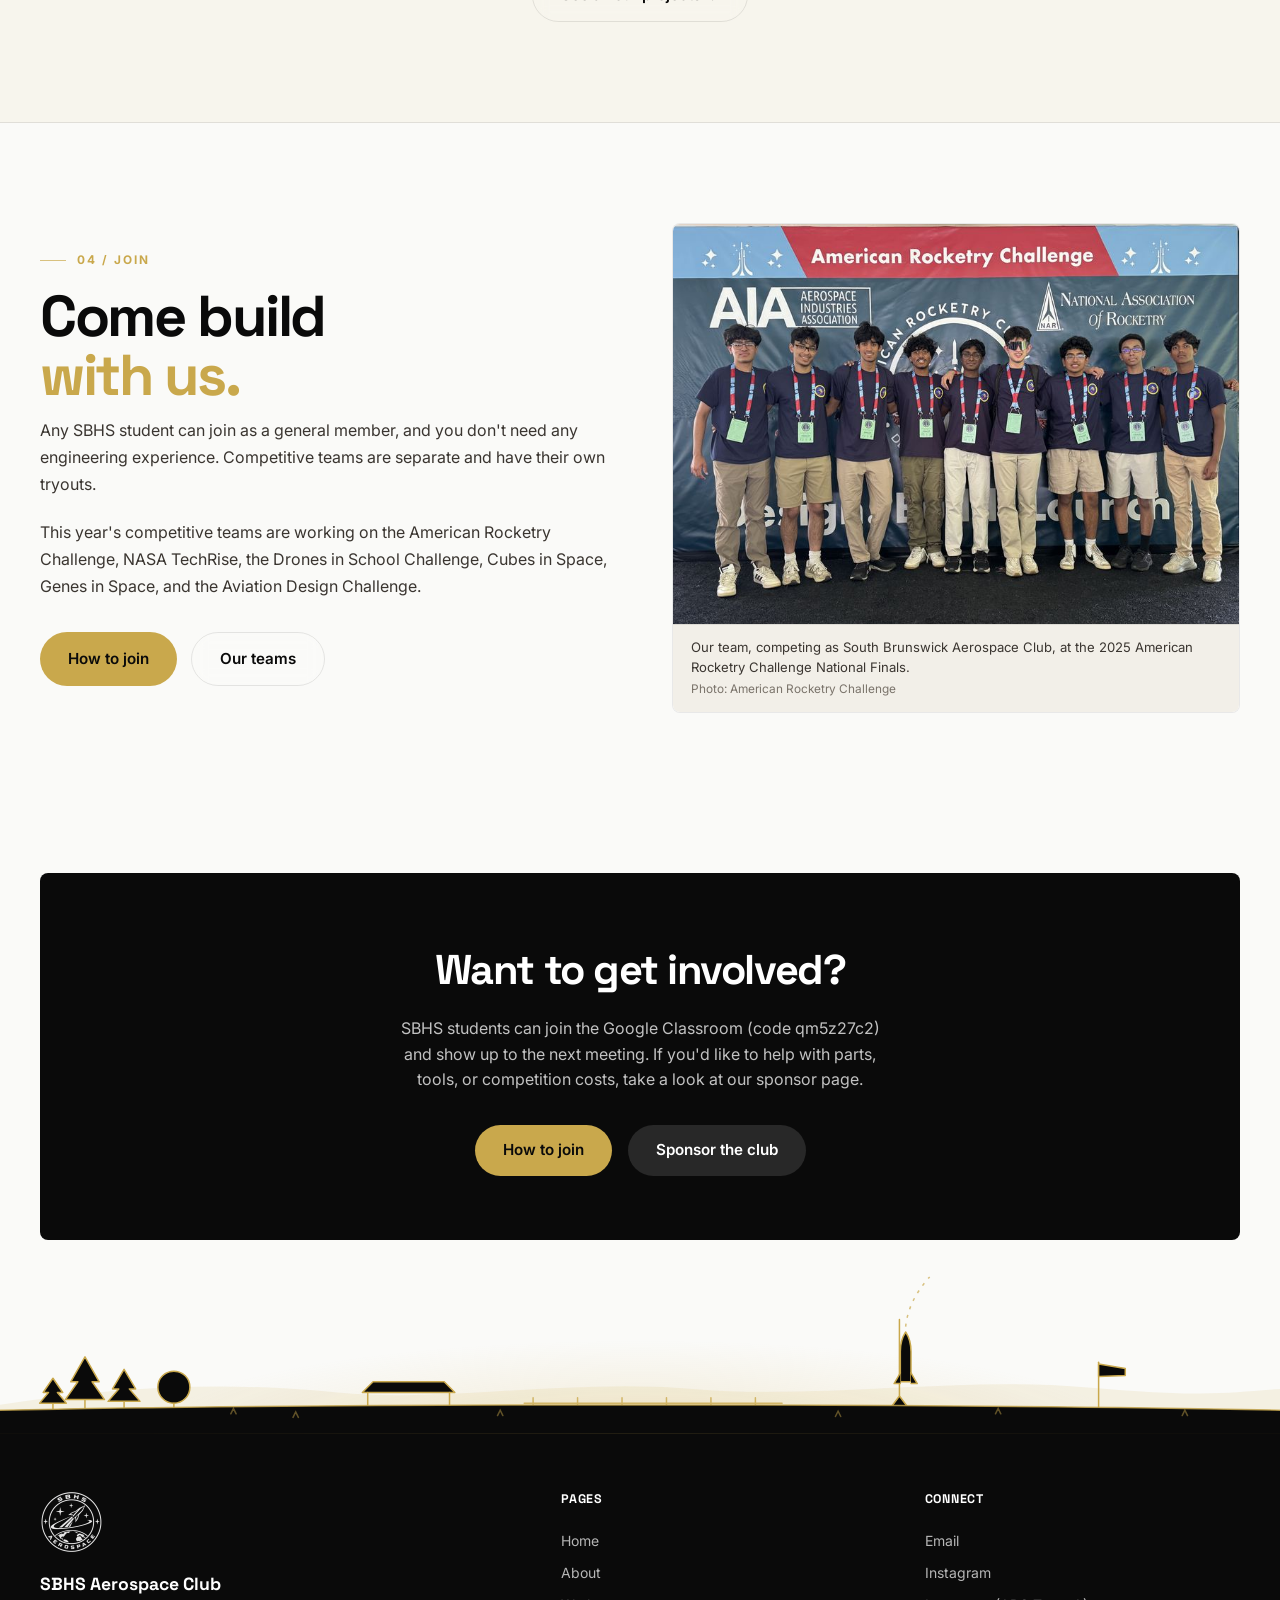
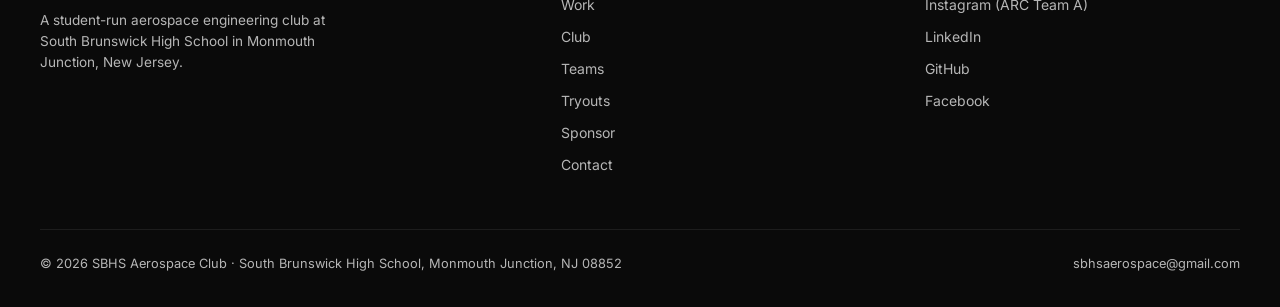
==== commit b2a09491: "feat: Order competitions by team size and track record" ====
--- a/index.html
+++ b/index.html
@@ -108,10 +108,10 @@
           <div class="nav-dropdown-menu" id="teamsMenu">
             <a href="teams.html#arc">American Rocketry Challenge (2 teams)</a>
             <a href="teams.html#techrise">NASA TechRise</a>
+            <a href="teams.html#drones-in-school">Drones in School Challenge</a>
+            <a href="teams.html#cubes-in-space">Cubes in Space</a>
             <a href="teams.html#genes-in-space">Genes in Space (2 teams)</a>
             <a href="teams.html#aviation-design">Aviation Design Challenge</a>
-            <a href="teams.html#cubes-in-space">Cubes in Space</a>
-            <a href="teams.html#drones-in-school">Drones in School Challenge</a>
           </div>
         </div>
         <a href="tryouts.html">Tryouts</a>
@@ -155,10 +155,10 @@
     <div class="mobile-subnav">
       <a href="teams.html#arc">American Rocketry Challenge (2 teams)</a>
       <a href="teams.html#techrise">NASA TechRise</a>
+      <a href="teams.html#drones-in-school">Drones in School Challenge</a>
+      <a href="teams.html#cubes-in-space">Cubes in Space</a>
       <a href="teams.html#genes-in-space">Genes in Space (2 teams)</a>
       <a href="teams.html#aviation-design">Aviation Design Challenge</a>
-      <a href="teams.html#cubes-in-space">Cubes in Space</a>
-      <a href="teams.html#drones-in-school">Drones in School Challenge</a>
     </div>
     <a href="tryouts.html">Tryouts</a>
     <a href="sponsor.html">Sponsor</a>
@@ -453,8 +453,8 @@
               Competitive teams are separate and have their own tryouts.
             </p>
             <p style="color: var(--text-2); line-height: 1.7; margin-bottom: 2rem;">
-              This year's competitive teams are working on the American Rocketry Challenge, NASA TechRise, Genes in
-              Space, Cubes in Space, the Aviation Design Challenge, and the Drones in School Challenge.
+              This year's competitive teams are working on the American Rocketry Challenge, NASA TechRise, the Drones in
+              School Challenge, Cubes in Space, Genes in Space, and the Aviation Design Challenge.
             </p>
             <div style="display: flex; gap: 0.85rem; flex-wrap: wrap;">
               <a href="club.html#join" class="btn btn-primary">How to join</a>
